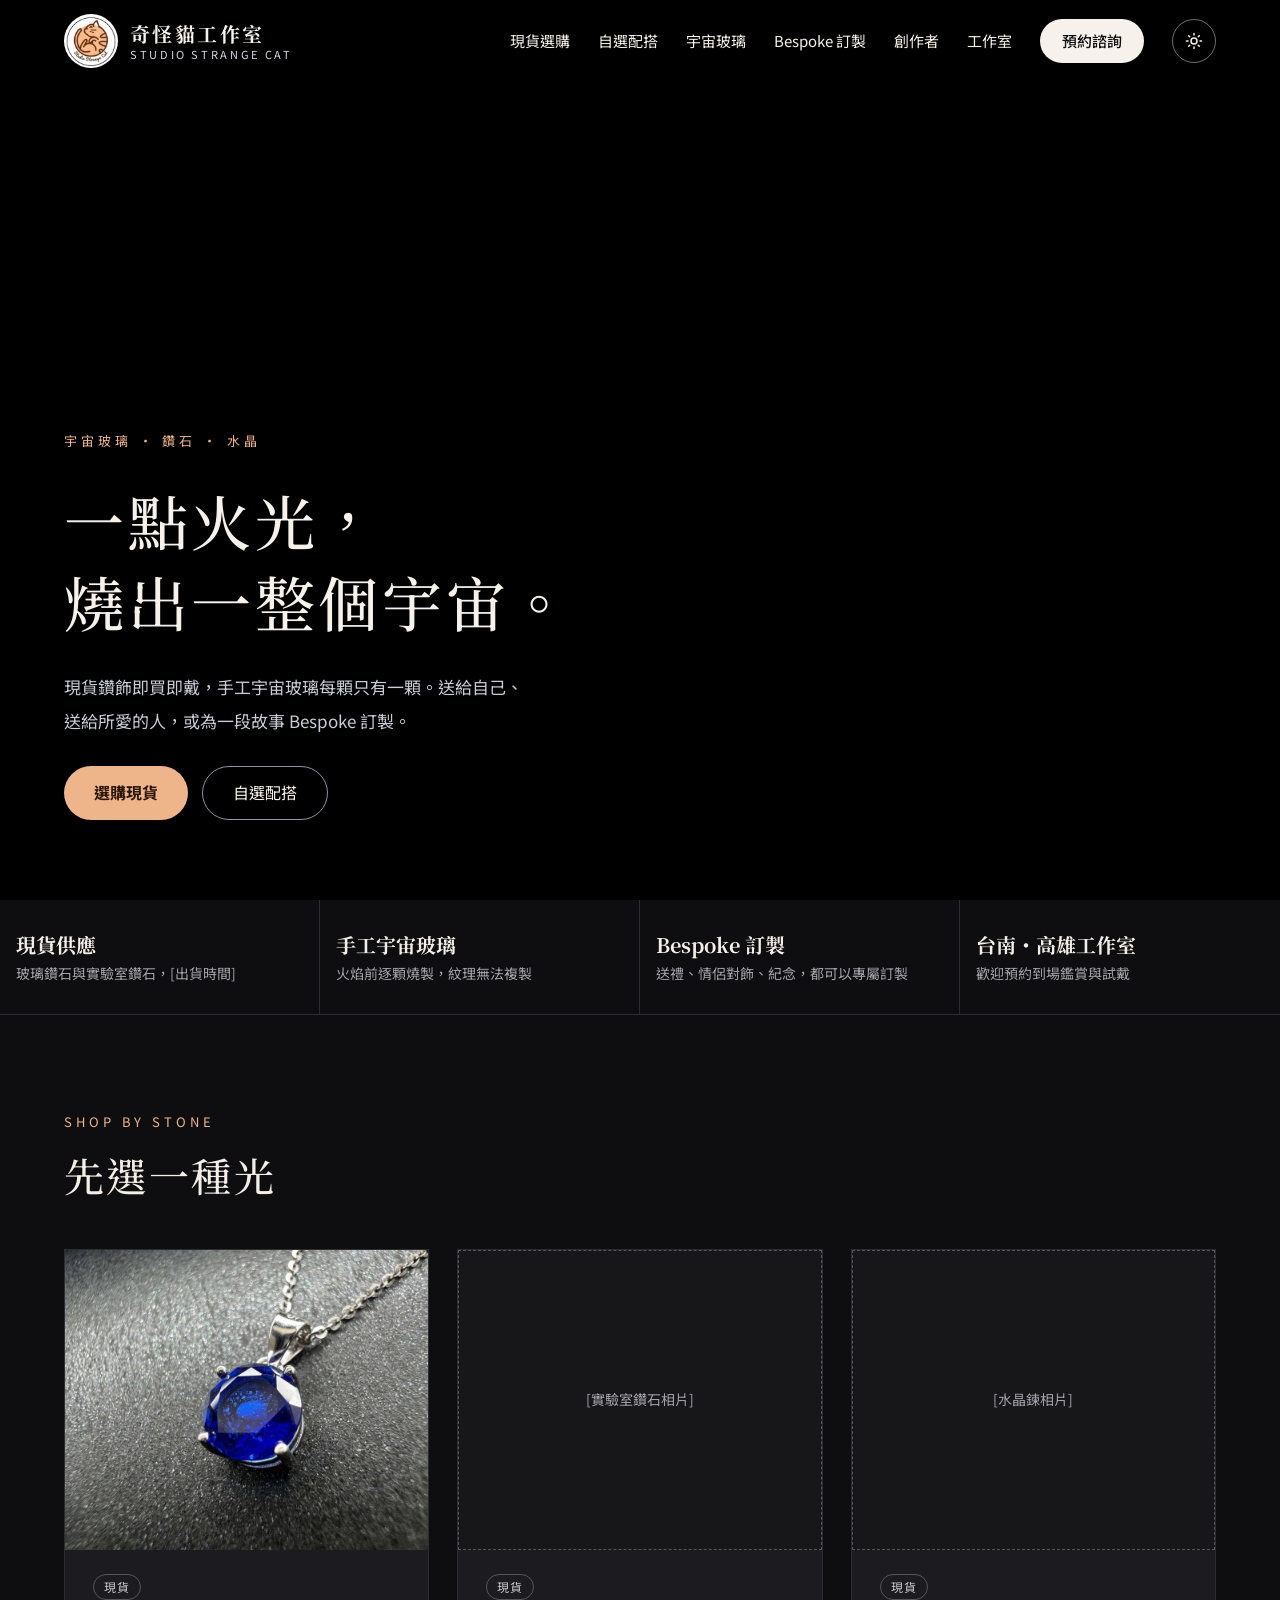
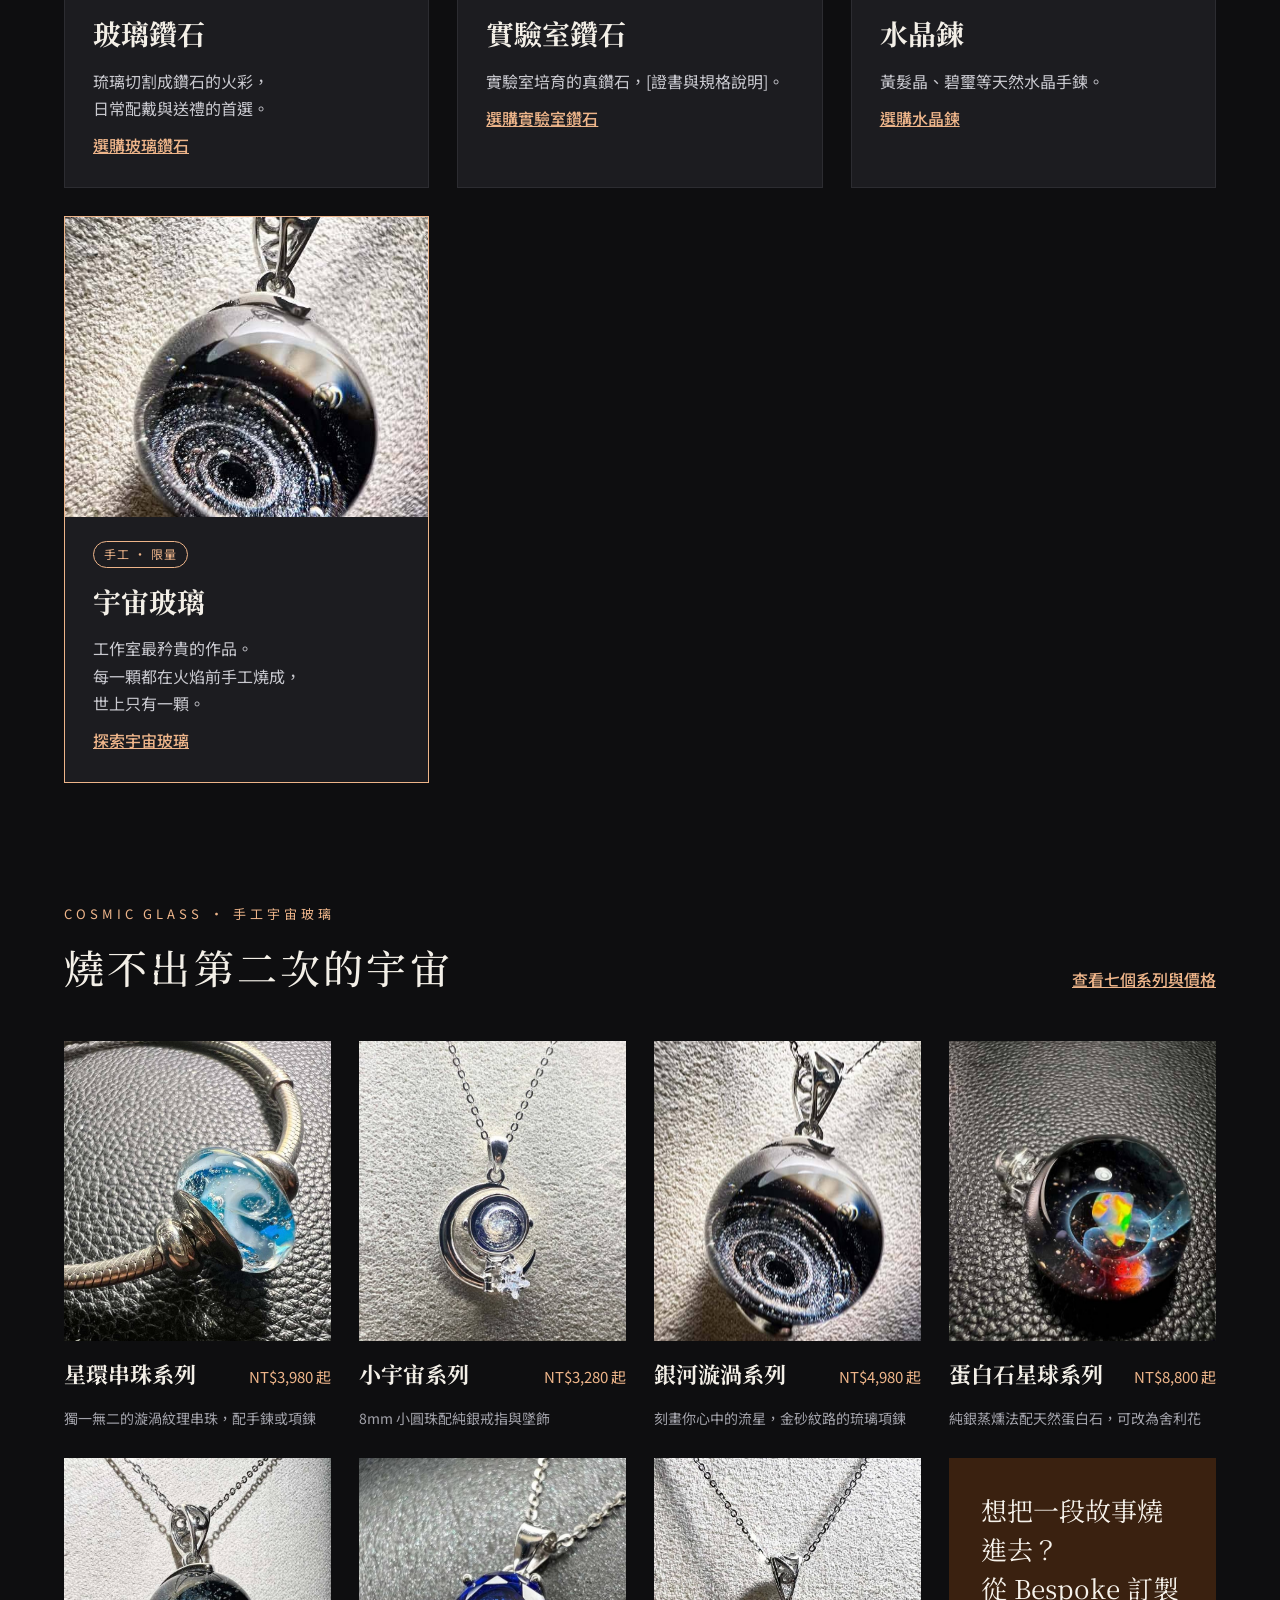
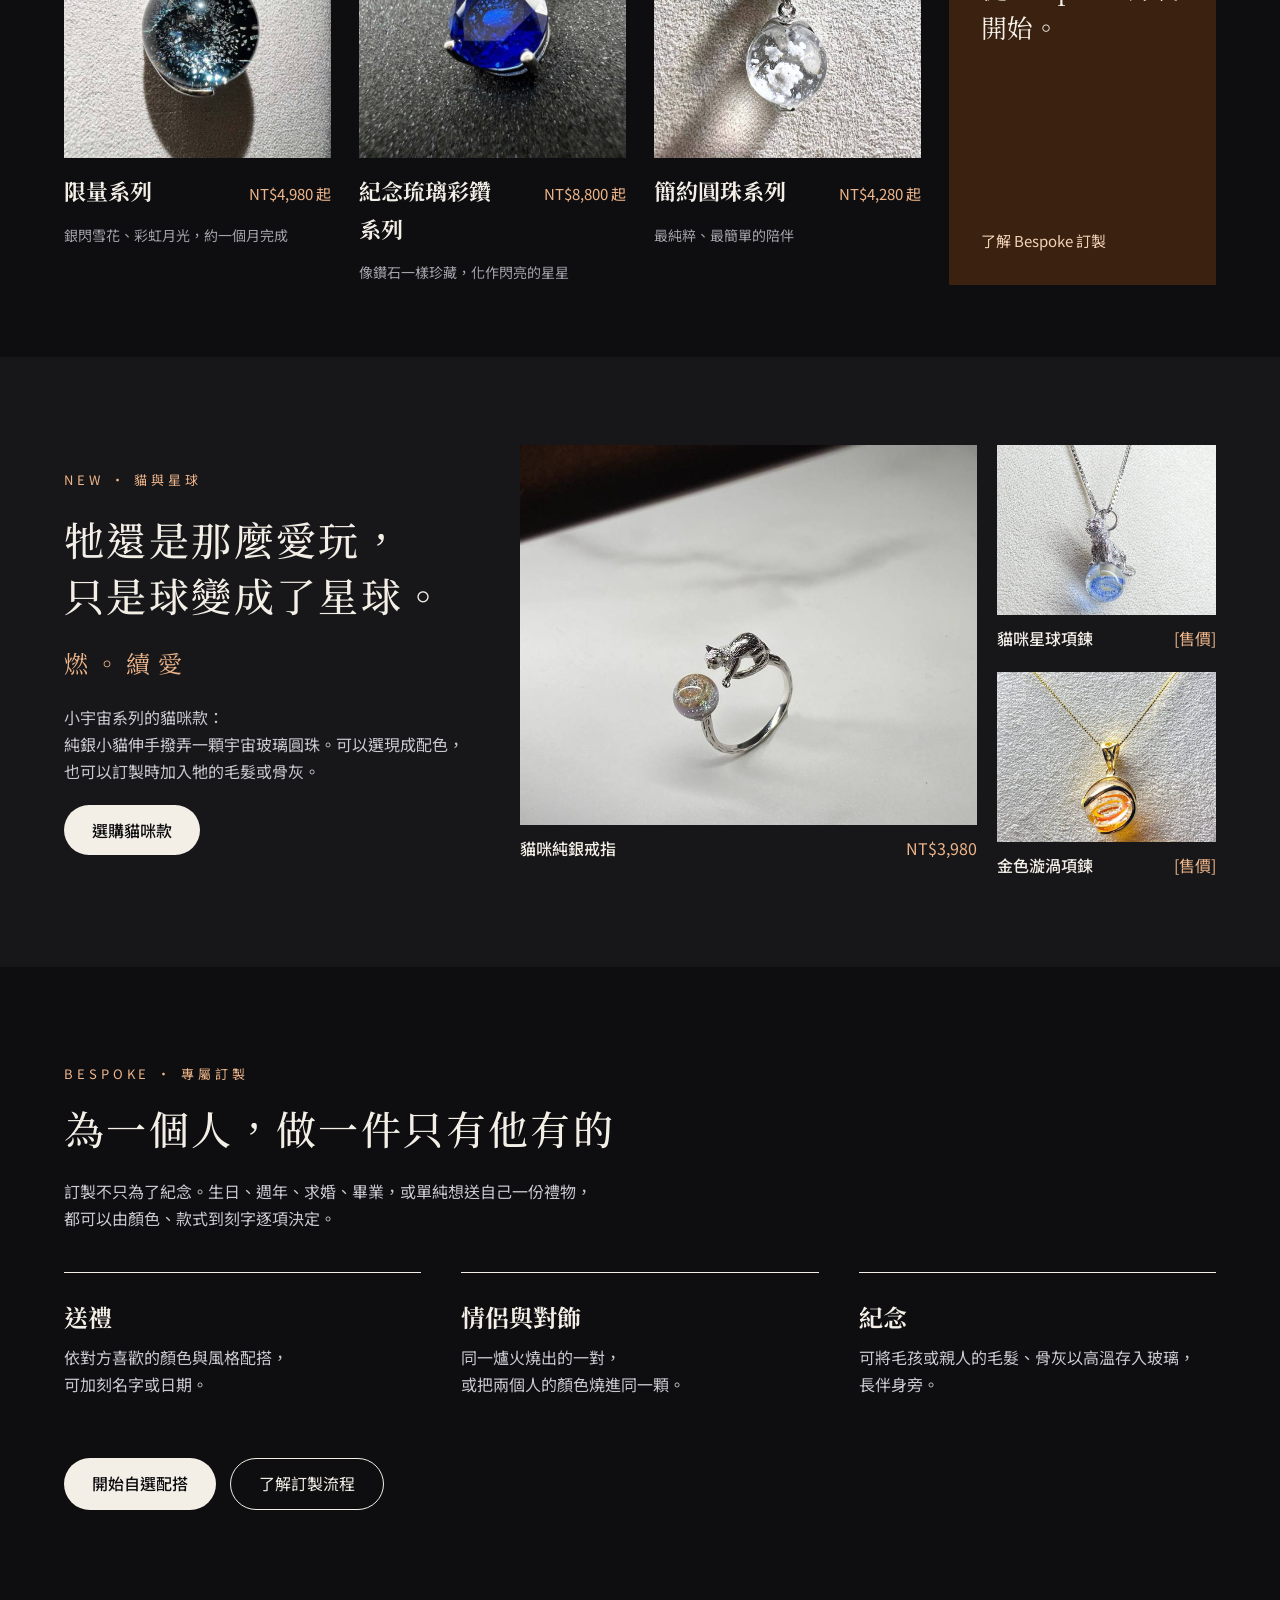
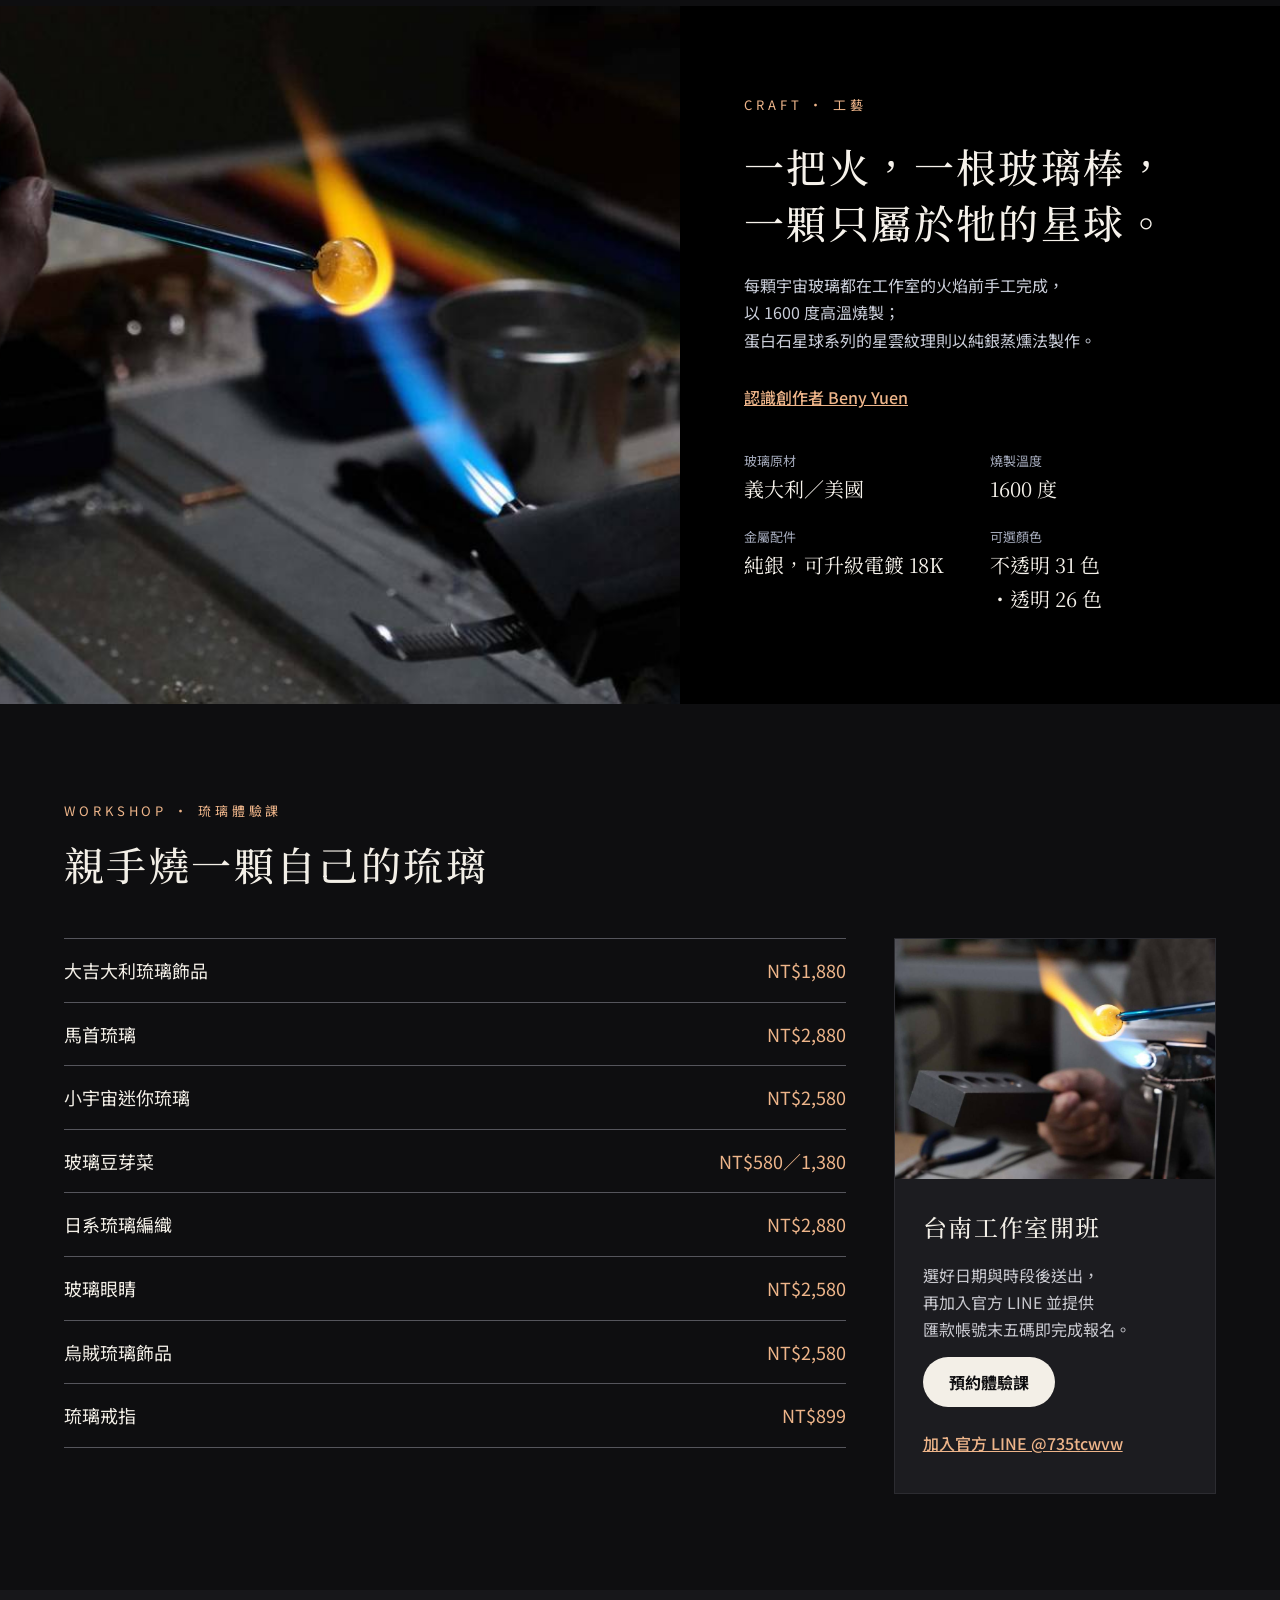
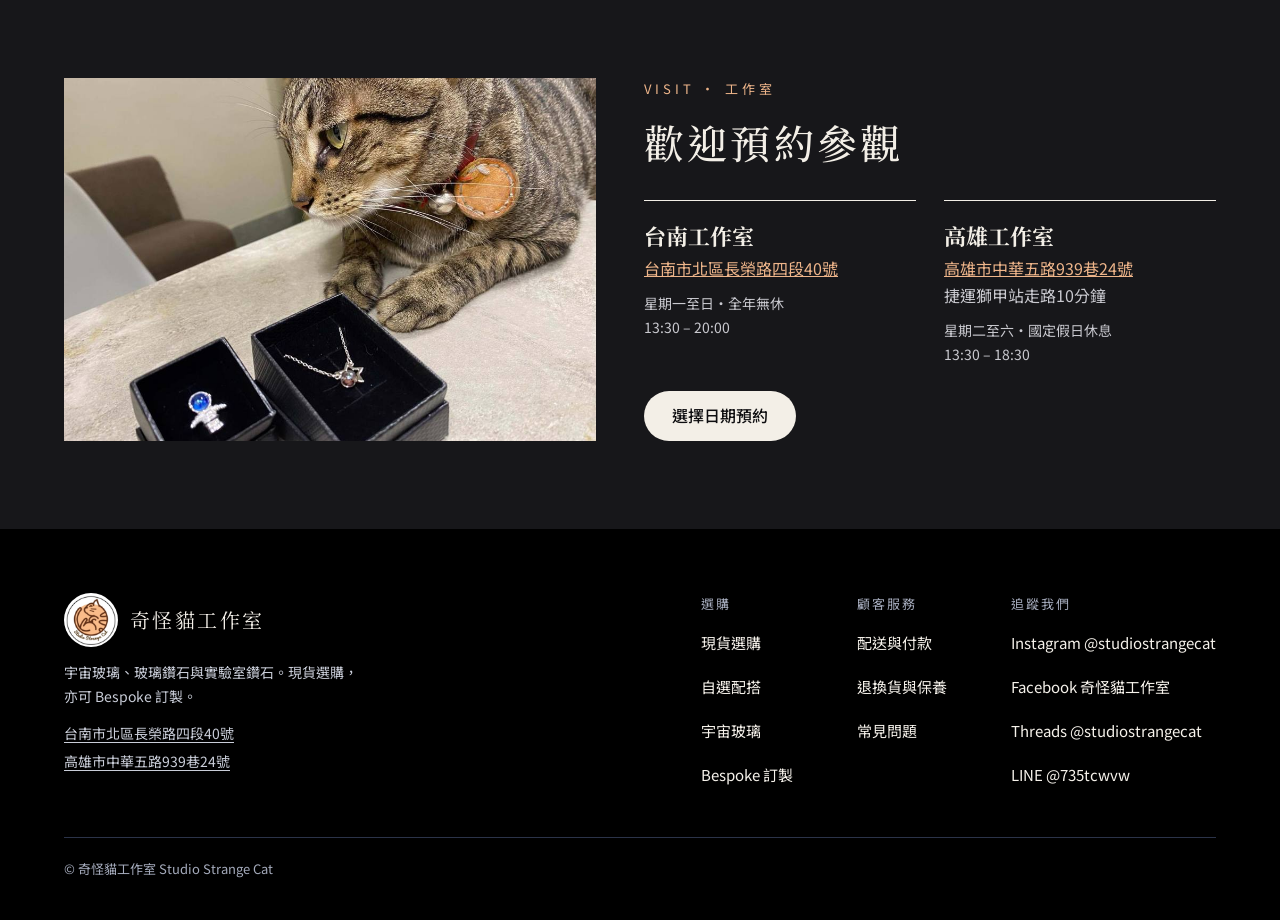
==== index.html @ 9621b164 "Phone line breaks, maker page, crystal bracelets, LINE and Calendly - Keep Chinese clauses together " ====
<!doctype html>
<html lang="zh-Hant" data-theme="dark">
<head>
<meta charset="utf-8">
<meta name="viewport" content="width=device-width, initial-scale=1">
<title>奇怪貓工作室｜紀念琉璃訂製</title>
<meta name="description" content="奇怪貓工作室：將毛孩的毛髮或骨灰以高溫存入琉璃，手工燒製獨一無二的紀念琉璃飾品。台南、高雄工作室。">
<link rel="icon" href="assets/logo.png">
<script>try{if(localStorage.getItem('ssc-theme')==='light')document.documentElement.removeAttribute('data-theme')}catch(e){}</script>
<link rel="preconnect" href="https://fonts.googleapis.com">
<link rel="preconnect" href="https://fonts.gstatic.com" crossorigin>
<link rel="stylesheet" href="https://fonts.googleapis.com/css2?family=Noto+Serif+TC:wght@500;700&family=Noto+Sans+TC:wght@400;500;700&display=swap">
<link rel="stylesheet" href="css/site.css">
</head>
<body class="home">
<div style="background: var(--bg); color: var(--ink); font-family: 'Noto Sans TC', sans-serif; font-size: 16px; line-height: 1.7">

<header class="site-header" style="display: flex; flex-wrap: wrap; align-items: center; justify-content: space-between; gap: 12px 32px; padding: 14px 5%; border-bottom: 1px solid var(--line)">
<a href="index.html" style="display: flex; align-items: center; gap: 12px; text-decoration: none; color: var(--ink)">
<img src="assets/logo.png" alt="" style="width: 54px; height: 54px; border-radius: 50%; object-fit: cover">
<span style="display: flex; flex-direction: column; line-height: 1.3">
<span style="font-family: 'Noto Serif TC', serif; font-size: 20px; font-weight: 700; letter-spacing: 0.12em">奇怪貓工作室</span>
<span style="font-size: 11px; letter-spacing: 0.24em; color: var(--muted)">STUDIO STRANGE CAT</span>
</span>
</a>
<nav aria-label="主選單" style="display: flex; flex-wrap: wrap; align-items: center; gap: 4px 28px; font-size: 15px">
<a href="shop.html" style="display: inline-flex; align-items: center; min-height: 44px; text-decoration: none; color: var(--ink)">現貨選購</a>
<a href="build.html" style="display: inline-flex; align-items: center; min-height: 44px; text-decoration: none; color: var(--ink)">自選配搭</a>
<a href="series.html" style="display: inline-flex; align-items: center; min-height: 44px; text-decoration: none; color: var(--ink)">宇宙玻璃</a>
<a href="process.html" style="display: inline-flex; align-items: center; min-height: 44px; text-decoration: none; color: var(--ink)">Bespoke 訂製</a>
<a href="about.html" style="display: inline-flex; align-items: center; min-height: 44px; text-decoration: none; color: var(--ink)">創作者</a>
<a href="visit.html" style="display: inline-flex; align-items: center; min-height: 44px; text-decoration: none; color: var(--ink)">工作室</a>
<a href="visit.html" style="display: inline-flex; align-items: center; min-height: 44px; padding: 0 22px; background: var(--ink); color: var(--on-ink); text-decoration: none; border-radius: 999px; font-weight: 500">預約諮詢</a>
<button type="button" class="theme-toggle" aria-pressed="false" aria-label="切換至黑色版本" title="切換至黑色版本"><svg class="icon-moon" aria-hidden="true" width="18" height="18" viewBox="0 0 24 24" fill="none" stroke="currentColor" stroke-width="2" stroke-linecap="round" stroke-linejoin="round"><path d="M21 12.8A9 9 0 1 1 11.2 3a7 7 0 0 0 9.8 9.8z"></path></svg><svg class="icon-sun" aria-hidden="true" width="18" height="18" viewBox="0 0 24 24" fill="none" stroke="currentColor" stroke-width="2" stroke-linecap="round" stroke-linejoin="round"><circle cx="12" cy="12" r="4"></circle><path d="M12 2v2M12 20v2M4.9 4.9l1.4 1.4M17.7 17.7l1.4 1.4M2 12h2M20 12h2M4.9 19.1l1.4-1.4M17.7 6.3l1.4-1.4"></path></svg></button>
</nav>
</header>

<section class="hero">
<video class="hero-video" autoplay muted loop playsinline preload="metadata" aria-hidden="true"><source src="assets/hero.mp4" type="video/mp4"></video>
<div class="hero-scrim"></div>
<div class="hero-copy">
<div style="font-size: 13px; letter-spacing: 0.3em; color: #EEB58A">宇宙玻璃 ・ 鑽石 ・ 水晶</div>
<h1 style="margin: 0; font-family: 'Noto Serif TC', serif; font-weight: 500; font-size: 60px; line-height: 1.35; letter-spacing: 0.06em">一點火光，<br>燒出一整個宇宙。</h1>
<p style="margin: 0; max-width: 480px; font-size: 17px; line-height: 2; color: #C9CDD8">現貨鑽飾即買即戴，手工宇宙玻璃每顆只有一顆。送給自己、送給所愛的人，或為一段故事 Bespoke 訂製。</p>
<div style="display: flex; flex-wrap: wrap; gap: 14px">
<a href="shop.html" style="display: inline-flex; align-items: center; min-height: 52px; padding: 0 30px; background: #EEB58A; color: #2A1608; text-decoration: none; border-radius: 999px; font-weight: 700">選購現貨</a>
<a href="build.html" style="display: inline-flex; align-items: center; min-height: 52px; padding: 0 30px; border: 1px solid #8D93A6; color: #F6F2EB; text-decoration: none; border-radius: 999px">自選配搭</a>
</div>
</div>
</section>

<section aria-label="品牌特色" style="display: grid; grid-template-columns: repeat(auto-fit, minmax(220px, 1fr)); border-bottom: 1px solid var(--line)">
<div style="padding: 28px 5%; border-right: 1px solid var(--line)">
<div style="font-family: 'Noto Serif TC', serif; font-size: 20px; font-weight: 700">現貨供應</div>
<div style="font-size: 14px; color: var(--muted)">玻璃鑽石與實驗室鑽石，[出貨時間]</div>
</div>
<div style="padding: 28px 5%; border-right: 1px solid var(--line)">
<div style="font-family: 'Noto Serif TC', serif; font-size: 20px; font-weight: 700">手工宇宙玻璃</div>
<div style="font-size: 14px; color: var(--muted)">火焰前逐顆燒製，紋理無法複製</div>
</div>
<div style="padding: 28px 5%; border-right: 1px solid var(--line)">
<div style="font-family: 'Noto Serif TC', serif; font-size: 20px; font-weight: 700">Bespoke 訂製</div>
<div style="font-size: 14px; color: var(--muted)">送禮、情侶對飾、紀念，都可以專屬訂製</div>
</div>
<div style="padding: 28px 5%">
<div style="font-family: 'Noto Serif TC', serif; font-size: 20px; font-weight: 700">台南・高雄工作室</div>
<div style="font-size: 14px; color: var(--muted)">歡迎預約到場鑑賞與試戴</div>
</div>
</section>

<section class="wrap" style="padding-top: 96px; padding-bottom: 24px">
<div class="eyebrow">SHOP BY STONE</div>
<h2 class="h-serif" style="font-size: 40px; margin: 8px 0 40px">先選一種光</h2>
<div class="stone-grid">
<a class="stone-card" href="shop.html?stone=glass">
<img src="assets/diamond.jpg" alt="寶藍色玻璃鑽石項鍊">
<span class="stone-body"><span class="badge">現貨</span><span class="stone-name">玻璃鑽石</span><span class="stone-note">琉璃切割成鑽石的火彩，日常配戴與送禮的首選。</span><span class="stone-link">選購玻璃鑽石</span></span>
</a>
<a class="stone-card" href="shop.html?stone=lab">
<span class="ph" style="height: 300px">[實驗室鑽石相片]</span>
<span class="stone-body"><span class="badge">現貨</span><span class="stone-name">實驗室鑽石</span><span class="stone-note">實驗室培育的真鑽石，[證書與規格說明]。</span><span class="stone-link">選購實驗室鑽石</span></span>
</a>
<a class="stone-card" href="shop.html?stone=crystal">
<span class="ph" style="height: 300px">[水晶鍊相片]</span>
<span class="stone-body"><span class="badge">現貨</span><span class="stone-name">水晶鍊</span><span class="stone-note">黃髮晶、碧璽等天然水晶手鍊。</span><span class="stone-link">選購水晶鍊</span></span>
</a>
<a class="stone-card stone-card-premium" href="series.html">
<img src="assets/galaxypendant.jpg" alt="銀河漩渦宇宙玻璃項鍊">
<span class="stone-body"><span class="badge badge-premium">手工 ・ 限量</span><span class="stone-name">宇宙玻璃</span><span class="stone-note">工作室最矜貴的作品。每一顆都在火焰前手工燒成，世上只有一顆。</span><span class="stone-link">探索宇宙玻璃</span></span>
</a>
</div>
</section>

<section style="padding: 96px 5% 72px; max-width: 1280px; margin: 0 auto; box-sizing: content-box">
<div style="display: flex; flex-wrap: wrap; align-items: flex-end; justify-content: space-between; gap: 16px; margin-bottom: 40px">
<div>
<div style="font-size: 13px; letter-spacing: 0.3em; color: var(--accent)">COSMIC GLASS ・ 手工宇宙玻璃</div>
<h2 style="margin: 8px 0 0; font-family: 'Noto Serif TC', serif; font-weight: 500; font-size: 40px; letter-spacing: 0.08em">燒不出第二次的宇宙</h2>
</div>
<a href="series.html" style="display: inline-flex; align-items: center; min-height: 44px; font-weight: 500">查看七個系列與價格</a>
</div>
<div style="display: grid; grid-template-columns: repeat(auto-fit, minmax(260px, 1fr)); gap: 28px">
<a href="series.html" style="text-decoration: none; color: var(--ink); display: flex; flex-direction: column; gap: 14px">
<img loading="lazy" src="assets/bead.jpg" alt="星環串珠" style="width: 100%; height: 300px; object-fit: cover">
<div style="display: flex; justify-content: space-between; align-items: baseline; gap: 12px"><span style="font-family: 'Noto Serif TC', serif; font-size: 22px; font-weight: 700">星環串珠系列</span><span style="font-size: 15px; color: var(--accent); white-space: nowrap">NT$3,980 起</span></div>
<div style="font-size: 14px; color: var(--muted)">獨一無二的漩渦紋理串珠，配手鍊或項鍊</div>
</a>
<a href="product.html" style="text-decoration: none; color: var(--ink); display: flex; flex-direction: column; gap: 14px">
<img loading="lazy" src="assets/moon.jpg" alt="小宇宙系列月亮太空人項鍊" style="width: 100%; height: 300px; object-fit: cover">
<div style="display: flex; justify-content: space-between; align-items: baseline; gap: 12px"><span style="font-family: 'Noto Serif TC', serif; font-size: 22px; font-weight: 700">小宇宙系列</span><span style="font-size: 15px; color: var(--accent); white-space: nowrap">NT$3,280 起</span></div>
<div style="font-size: 14px; color: var(--muted)">8mm 小圓珠配純銀戒指與墜飾</div>
</a>
<a href="series.html" style="text-decoration: none; color: var(--ink); display: flex; flex-direction: column; gap: 14px">
<img loading="lazy" src="assets/galaxypendant.jpg" alt="銀河漩渦琉璃項鍊" style="width: 100%; height: 300px; object-fit: cover">
<div style="display: flex; justify-content: space-between; align-items: baseline; gap: 12px"><span style="font-family: 'Noto Serif TC', serif; font-size: 22px; font-weight: 700">銀河漩渦系列</span><span style="font-size: 15px; color: var(--accent); white-space: nowrap">NT$4,980 起</span></div>
<div style="font-size: 14px; color: var(--muted)">刻畫你心中的流星，金砂紋路的琉璃項鍊</div>
</a>
<a href="series.html" style="text-decoration: none; color: var(--ink); display: flex; flex-direction: column; gap: 14px">
<img loading="lazy" src="assets/opal.jpg" alt="蛋白石星球" style="width: 100%; height: 300px; object-fit: cover">
<div style="display: flex; justify-content: space-between; align-items: baseline; gap: 12px"><span style="font-family: 'Noto Serif TC', serif; font-size: 22px; font-weight: 700">蛋白石星球系列</span><span style="font-size: 15px; color: var(--accent); white-space: nowrap">NT$8,800 起</span></div>
<div style="font-size: 14px; color: var(--muted)">純銀蒸燻法配天然蛋白石，可改為舍利花</div>
</a>
<a href="series.html" style="text-decoration: none; color: var(--ink); display: flex; flex-direction: column; gap: 14px">
<img loading="lazy" src="assets/snow.jpg" alt="限量系列銀閃雪花" style="width: 100%; height: 300px; object-fit: cover">
<div style="display: flex; justify-content: space-between; align-items: baseline; gap: 12px"><span style="font-family: 'Noto Serif TC', serif; font-size: 22px; font-weight: 700">限量系列</span><span style="font-size: 15px; color: var(--accent); white-space: nowrap">NT$4,980 起</span></div>
<div style="font-size: 14px; color: var(--muted)">銀閃雪花、彩虹月光，約一個月完成</div>
</a>
<a href="series.html" style="text-decoration: none; color: var(--ink); display: flex; flex-direction: column; gap: 14px">
<img loading="lazy" src="assets/diamond.jpg" alt="紀念琉璃彩鑽項鍊" style="width: 100%; height: 300px; object-fit: cover">
<div style="display: flex; justify-content: space-between; align-items: baseline; gap: 12px"><span style="font-family: 'Noto Serif TC', serif; font-size: 22px; font-weight: 700">紀念琉璃彩鑽系列</span><span style="font-size: 15px; color: var(--accent); white-space: nowrap">NT$8,800 起</span></div>
<div style="font-size: 14px; color: var(--muted)">像鑽石一樣珍藏，化作閃亮的星星</div>
</a>
<a href="series.html" style="text-decoration: none; color: var(--ink); display: flex; flex-direction: column; gap: 14px">
<img loading="lazy" src="assets/simple.jpg" alt="簡約圓珠項鍊" style="width: 100%; height: 300px; object-fit: cover">
<div style="display: flex; justify-content: space-between; align-items: baseline; gap: 12px"><span style="font-family: 'Noto Serif TC', serif; font-size: 22px; font-weight: 700">簡約圓珠系列</span><span style="font-size: 15px; color: var(--accent); white-space: nowrap">NT$4,280 起</span></div>
<div style="font-size: 14px; color: var(--muted)">最純粹、最簡單的陪伴</div>
</a>
<a href="process.html" style="text-decoration: none; background: var(--accent-bg); color: #F6F2EB; display: flex; flex-direction: column; justify-content: space-between; gap: 24px; padding: 32px; min-height: 300px; box-sizing: border-box">
<span style="font-family: 'Noto Serif TC', serif; font-size: 26px; line-height: 1.5">想把一段故事燒進去？<br>從 Bespoke 訂製開始。</span>
<span style="font-size: 15px; color: #F3D3B8">了解 Bespoke 訂製</span>
</a>
</div>
</section>

<section style="background: var(--bg-alt); padding: 88px 5%">
<div style="max-width: 1280px; margin: 0 auto; display: flex; flex-wrap: wrap; gap: 48px; align-items: center">
<div style="flex: 1 1 340px; display: flex; flex-direction: column; gap: 20px">
<div style="font-size: 13px; letter-spacing: 0.3em; color: var(--accent)">NEW ・ 貓與星球</div>
<h2 style="margin: 0; font-family: 'Noto Serif TC', serif; font-weight: 500; font-size: 40px; line-height: 1.4; letter-spacing: 0.06em">牠還是那麼愛玩，<br>只是球變成了星球。</h2>
<div style="font-family: 'Noto Serif TC', serif; font-size: 24px; letter-spacing: 0.3em; color: var(--accent)">燃。續愛</div>
<p style="margin: 0; color: var(--soft); max-width: 420px">小宇宙系列的貓咪款：純銀小貓伸手撥弄一顆宇宙玻璃圓珠。可以選現成配色，也可以訂製時加入牠的毛髮或骨灰。</p>
<a href="product.html" style="align-self: flex-start; display: inline-flex; align-items: center; min-height: 50px; padding: 0 28px; background: var(--ink); color: var(--on-ink); text-decoration: none; border-radius: 999px; font-weight: 500">選購貓咪款</a>
</div>
<div style="flex: 2 1 560px; display: grid; grid-template-columns: repeat(auto-fit, minmax(200px, 1fr)); gap: 20px">
<a href="product.html" style="text-decoration: none; color: var(--ink); display: flex; flex-direction: column; gap: 10px; grid-column: span 2">
<img loading="lazy" src="assets/catring.jpg" alt="純銀貓咪戒指，貓咪撥弄琉璃圓珠" style="width: 100%; height: 380px; object-fit: cover">
<span style="display: flex; justify-content: space-between; gap: 12px"><span style="font-weight: 500">貓咪純銀戒指</span><span style="color: var(--accent)">NT$3,980</span></span>
</a>
<div style="display: flex; flex-direction: column; gap: 20px">
<a href="product.html" style="text-decoration: none; color: var(--ink); display: flex; flex-direction: column; gap: 10px">
<img loading="lazy" src="assets/catpendant.jpg" alt="純銀貓咪坐在琉璃圓珠上的項鍊" style="width: 100%; height: 170px; object-fit: cover">
<span style="display: flex; justify-content: space-between; gap: 12px"><span style="font-weight: 500">貓咪星球項鍊</span><span style="color: var(--accent)">[售價]</span></span>
</a>
<a href="product.html" style="text-decoration: none; color: var(--ink); display: flex; flex-direction: column; gap: 10px">
<img loading="lazy" src="assets/goldpendant.jpg" alt="金色扣環的橘色漩渦琉璃項鍊" style="width: 100%; height: 170px; object-fit: cover">
<span style="display: flex; justify-content: space-between; gap: 12px"><span style="font-weight: 500">金色漩渦項鍊</span><span style="color: var(--accent)">[售價]</span></span>
</a>
</div>
</div>
</div>
</section>

<section class="wrap" style="padding-top: 96px; padding-bottom: 96px">
<div class="eyebrow">BESPOKE ・ 專屬訂製</div>
<h2 class="h-serif" style="font-size: 40px; margin: 8px 0 16px">為一個人，做一件只有他有的</h2>
<p style="margin: 0 0 40px; max-width: 640px; color: var(--soft)">訂製不只為了紀念。生日、週年、求婚、畢業，或單純想送自己一份禮物，都可以由顏色、款式到刻字逐項決定。</p>
<div class="occasion-grid">
<div class="occasion"><div class="occasion-title">送禮</div><div class="occasion-note">依對方喜歡的顏色與風格配搭，可加刻名字或日期。</div></div>
<div class="occasion"><div class="occasion-title">情侶與對飾</div><div class="occasion-note">同一爐火燒出的一對，或把兩個人的顏色燒進同一顆。</div></div>
<div class="occasion"><div class="occasion-title">紀念</div><div class="occasion-note">可將毛孩或親人的毛髮、骨灰以高溫存入玻璃，長伴身旁。</div></div>
</div>
<div style="display: flex; flex-wrap: wrap; gap: 14px; margin-top: 36px">
<a href="build.html" style="display: inline-flex; align-items: center; min-height: 50px; padding: 0 28px; background: var(--ink); color: var(--on-ink); text-decoration: none; border-radius: 999px; font-weight: 500">開始自選配搭</a>
<a href="process.html" style="display: inline-flex; align-items: center; min-height: 50px; padding: 0 28px; border: 1px solid var(--ink); color: var(--ink); text-decoration: none; border-radius: 999px">了解訂製流程</a>
</div>
</section>

<section id="craft" style="background: var(--night); color: #F6F2EB; display: flex; flex-wrap: wrap">
<div style="flex: 1 1 520px; min-height: 420px; position: relative">
<img loading="lazy" src="assets/flame.jpg" alt="火焰中燒製琉璃圓珠" style="position: absolute; inset: 0; width: 100%; height: 100%; object-fit: cover">
</div>
<div style="flex: 1 1 440px; box-sizing: border-box; padding: 88px 5%; display: flex; flex-direction: column; gap: 22px; justify-content: center">
<div style="font-size: 13px; letter-spacing: 0.3em; color: #EEB58A">CRAFT ・ 工藝</div>
<h2 style="margin: 0; font-family: 'Noto Serif TC', serif; font-weight: 500; font-size: 40px; line-height: 1.4; letter-spacing: 0.06em">一把火，一根玻璃棒，<br>一顆只屬於牠的星球。</h2>
<p style="margin: 0; color: #C9CDD8; max-width: 460px">每顆宇宙玻璃都在工作室的火焰前手工完成，以 1600 度高溫燒製；蛋白石星球系列的星雲紋理則以純銀蒸燻法製作。</p>
<a href="about.html" style="align-self: flex-start; display: inline-flex; align-items: center; min-height: 44px; color: #EEB58A; font-weight: 500">認識創作者 Beny Yuen</a>
<dl style="margin: 8px 0 0; display: grid; grid-template-columns: repeat(2, minmax(0, 1fr)); gap: 20px 32px; max-width: 460px">
<div><dt style="font-size: 13px; color: #A4AABB">玻璃原材</dt><dd style="margin: 0; font-family: 'Noto Serif TC', serif; font-size: 20px">義大利／美國</dd></div>
<div><dt style="font-size: 13px; color: #A4AABB">燒製溫度</dt><dd style="margin: 0; font-family: 'Noto Serif TC', serif; font-size: 20px">1600 度</dd></div>
<div><dt style="font-size: 13px; color: #A4AABB">金屬配件</dt><dd style="margin: 0; font-family: 'Noto Serif TC', serif; font-size: 20px">純銀，可升級電鍍 18K</dd></div>
<div><dt style="font-size: 13px; color: #A4AABB">可選顏色</dt><dd style="margin: 0; font-family: 'Noto Serif TC', serif; font-size: 20px"><span class="nw">不透明 31 色</span><span class="nw">・透明 26 色</span></dd></div>
</dl>
</div>
</section>

<section id="class" class="wrap" style="padding-top: 96px; padding-bottom: 96px">
<div class="eyebrow">WORKSHOP ・ 琉璃體驗課</div>
<h2 class="h-serif" style="font-size: 40px; margin: 8px 0 40px">親手燒一顆<span class="nw">自己的琉璃</span></h2>
<div class="class-layout">
<ul class="class-list">
<li><span>大吉大利琉璃飾品</span><span class="nw">NT$1,880</span></li>
<li><span>馬首琉璃</span><span class="nw">NT$2,880</span></li>
<li><span>小宇宙迷你琉璃</span><span class="nw">NT$2,580</span></li>
<li><span>玻璃豆芽菜</span><span class="nw">NT$580／1,380</span></li>
<li><span>日系琉璃編織</span><span class="nw">NT$2,880</span></li>
<li><span>玻璃眼睛</span><span class="nw">NT$2,580</span></li>
<li><span>烏賊琉璃飾品</span><span class="nw">NT$2,580</span></li>
<li><span>琉璃戒指</span><span class="nw">NT$899</span></li>
</ul>
<div class="class-side">
<img loading="lazy" src="assets/craft.jpg" alt="工作室內燒製琉璃圓珠" style="width: 100%; height: 240px; object-fit: cover; display: block">
<div style="padding: 28px; display: flex; flex-direction: column; gap: 14px">
<div class="h-serif" style="font-size: 24px">台南工作室開班</div>
<div style="color: var(--soft)">選好日期與時段後送出，再加入官方 LINE 並提供<span class="nw">匯款帳號末五碼</span>即完成報名。</div>
<a href="visit.html#booking" style="align-self: flex-start; display: inline-flex; align-items: center; min-height: 50px; padding: 0 26px; background: var(--ink); color: var(--on-ink); text-decoration: none; border-radius: 999px; font-weight: 700">預約體驗課</a>
<a href="https://lin.ee/9DuIwy4" style="align-self: flex-start; display: inline-flex; align-items: center; min-height: 44px; font-weight: 500">加入官方 LINE @735tcwvw</a>
</div>
</div>
</div>
</section>

<section style="background: var(--bg-alt); padding: 88px 5%">
<div style="max-width: 1280px; margin: 0 auto; display: flex; flex-wrap: wrap; gap: 48px">
<div style="flex: 1 1 380px; position: relative; min-height: 360px">
<img loading="lazy" src="assets/studiocat.jpg" alt="工作室的虎斑貓看著桌上的琉璃飾品" style="position: absolute; inset: 0; width: 100%; height: 100%; object-fit: cover">
</div>
<div style="flex: 1 1 420px; display: flex; flex-direction: column; gap: 24px">
<div>
<div style="font-size: 13px; letter-spacing: 0.3em; color: var(--accent)">VISIT ・ 工作室</div>
<h2 style="margin: 8px 0 0; font-family: 'Noto Serif TC', serif; font-weight: 500; font-size: 40px; letter-spacing: 0.08em">歡迎預約參觀</h2>
</div>
<div style="display: grid; grid-template-columns: repeat(auto-fit, minmax(200px, 1fr)); gap: 28px">
<div style="border-top: 1px solid var(--ink); padding-top: 16px">
<div style="font-family: 'Noto Serif TC', serif; font-size: 22px; font-weight: 700">台南工作室</div>
<div><a href="https://www.google.com/maps/search/?api=1&amp;query=台南市北區長榮路四段40號">台南市北區長榮路四段40號</a></div>
<div style="margin-top: 10px; font-size: 14px; color: var(--soft)">星期一至日・全年無休<br>13:30 – 20:00</div>
</div>
<div style="border-top: 1px solid var(--ink); padding-top: 16px">
<div style="font-family: 'Noto Serif TC', serif; font-size: 22px; font-weight: 700">高雄工作室</div>
<div><a href="https://www.google.com/maps/search/?api=1&amp;query=高雄市中華五路939巷24號">高雄市中華五路939巷24號</a></div><div style="color: var(--soft)">捷運獅甲站走路10分鐘</div>
<div style="margin-top: 10px; font-size: 14px; color: var(--soft)">星期二至六・國定假日休息<br>13:30 – 18:30</div>
</div>
</div>
<a href="visit.html" style="align-self: flex-start; display: inline-flex; align-items: center; min-height: 50px; padding: 0 28px; background: var(--ink); color: var(--on-ink); text-decoration: none; border-radius: 999px; font-weight: 500">選擇日期預約</a>
</div>
</div>
</section>

<footer style="background: var(--night); color: #C9CDD8; padding: 64px 5% 40px">
<div style="max-width: 1280px; margin: 0 auto; display: flex; flex-wrap: wrap; gap: 40px 64px; justify-content: space-between">
<div style="flex: 1 1 280px; display: flex; flex-direction: column; gap: 14px">
<div style="display: flex; align-items: center; gap: 12px">
<img loading="lazy" src="assets/logo.png" alt="" style="width: 54px; height: 54px; border-radius: 50%; object-fit: cover">
<span style="font-family: 'Noto Serif TC', serif; font-size: 20px; letter-spacing: 0.12em; color: #F6F2EB">奇怪貓工作室</span>
</div>
<div style="font-size: 14px; max-width: 320px">宇宙玻璃、玻璃鑽石與實驗室鑽石。現貨選購，亦可 Bespoke 訂製。</div>
<div style="font-size: 14px"><span class="footer-addr footer-addr-stack"><a href="https://www.google.com/maps/search/?api=1&amp;query=台南市北區長榮路四段40號">台南市北區長榮路四段40號</a><span class="sep"> ・ </span><a href="https://www.google.com/maps/search/?api=1&amp;query=高雄市中華五路939巷24號">高雄市中華五路939巷24號</a></span></div>
</div>
<div style="display: flex; flex-direction: column; font-size: 15px">
<div style="font-size: 13px; color: #A4AABB; letter-spacing: 0.16em; margin-bottom: 6px">選購</div>
<a href="shop.html" style="display: inline-flex; align-items: center; min-height: 44px; color: #F6F2EB; text-decoration: none">現貨選購</a>
<a href="build.html" style="display: inline-flex; align-items: center; min-height: 44px; color: #F6F2EB; text-decoration: none">自選配搭</a>
<a href="series.html" style="display: inline-flex; align-items: center; min-height: 44px; color: #F6F2EB; text-decoration: none">宇宙玻璃</a>
<a href="process.html" style="display: inline-flex; align-items: center; min-height: 44px; color: #F6F2EB; text-decoration: none">Bespoke 訂製</a>
</div>
<div style="display: flex; flex-direction: column; font-size: 15px">
<div style="font-size: 13px; color: #A4AABB; letter-spacing: 0.16em; margin-bottom: 6px">顧客服務</div>
<a href="#" style="display: inline-flex; align-items: center; min-height: 44px; color: #F6F2EB; text-decoration: none">配送與付款</a>
<a href="#" style="display: inline-flex; align-items: center; min-height: 44px; color: #F6F2EB; text-decoration: none">退換貨與保養</a>
<a href="#" style="display: inline-flex; align-items: center; min-height: 44px; color: #F6F2EB; text-decoration: none">常見問題</a>
</div>
<div style="display: flex; flex-direction: column; font-size: 15px">
<div style="font-size: 13px; color: #A4AABB; letter-spacing: 0.16em; margin-bottom: 6px">追蹤我們</div>
<a href="https://www.instagram.com/studiostrangecat/" style="display: inline-flex; align-items: center; min-height: 44px; color: #F6F2EB; text-decoration: none">Instagram @studiostrangecat</a>
<a href="https://www.facebook.com/studiostrangecat" style="display: inline-flex; align-items: center; min-height: 44px; color: #F6F2EB; text-decoration: none">Facebook 奇怪貓工作室</a>
<a href="https://www.threads.com/@studiostrangecat" style="display: inline-flex; align-items: center; min-height: 44px; color: #F6F2EB; text-decoration: none">Threads @studiostrangecat</a>
<a href="https://lin.ee/9DuIwy4" style="display: inline-flex; align-items: center; min-height: 44px; color: #F6F2EB; text-decoration: none">LINE @735tcwvw</a>
</div>
</div>
<div style="max-width: 1280px; margin: 40px auto 0; padding-top: 20px; border-top: 1px solid #2B3349; font-size: 13px; color: #A4AABB">© 奇怪貓工作室 Studio Strange Cat</div>
</footer>

</div>
<script src="js/site.js"></script>
</body>
</html>
---- css/site.css ----
/* 奇怪貓工作室 — theme tokens and page basics.
   Layout lives inline in each page; colours come from these variables
   so the light and black versions share one set of markup. */

:root {
  --bg: #F6F2EB;
  --bg-alt: #ECE5DA;
  --card: #FFFFFF;
  --ink: #141B2D;
  --on-ink: #F6F2EB;
  --soft: #454957;
  --muted: #5B5F6B;
  --line: #DDD5C8;
  --line2: #B9AE9C;
  --accent: #5E3418;
  --accent-bg: #5E3418;
  --night: #0E1424;
  color-scheme: light;
}

:root[data-theme="dark"] {
  --bg: #0E0E10;
  --bg-alt: #17171A;
  --card: #1C1C20;
  --ink: #F3EFE7;
  --on-ink: #0E0E10;
  --soft: #C9C9CF;
  --muted: #A3A3AB;
  --line: #2C2C31;
  --line2: #55555C;
  --accent: #EEB58A;
  --accent-bg: #3A2110;
  --night: #000000;
  color-scheme: dark;
}

html { scroll-behavior: smooth; }
/* Line breaking for Chinese copy: avoid a lone character or punctuation mark
   on the last line, and keep short labels in one piece. */
body { text-wrap: pretty; line-break: strict; overflow-wrap: break-word; }
h1, h2, h3, .h-serif, .stone-name, .occasion-title { text-wrap: balance; }
.nw, .badge, .chip, .p-price, .stone-link, nav a { white-space: nowrap; }
.clause { display: inline-block; }
body { margin: 0; background: var(--bg); }
img { max-width: 100%; }

a { color: var(--accent); }
a:hover { color: var(--ink); }
a:focus-visible, button:focus-visible, input:focus-visible, select:focus-visible, textarea:focus-visible {
  outline: 2px solid var(--accent);
  outline-offset: 2px;
}

input, select, textarea, button { font-family: inherit; }
input, select, textarea { background: var(--card); color: var(--ink); }
button { cursor: pointer; }

/* Light / black switch in the header: icon only */
.theme-toggle {
  display: inline-flex;
  align-items: center;
  justify-content: center;
  width: 44px;
  height: 44px;
  padding: 0;
  background: transparent;
  color: var(--ink);
  border: 1px solid var(--line2);
  border-radius: 50%;
}
.theme-toggle:hover { border-color: var(--ink); }
.theme-toggle .icon-sun { display: none; }
:root[data-theme="dark"] .theme-toggle .icon-sun { display: block; }
:root[data-theme="dark"] .theme-toggle .icon-moon { display: none; }

/* Menu bar. Stays frozen at the top of every page. On the homepage it
   starts out transparent, laid over the film, and turns solid once the
   visitor has scrolled past the film. */
.site-header {
  position: sticky;
  top: 0;
  z-index: 20;
  background: var(--bg);
  transition: background-color 0.3s ease, border-color 0.3s ease;
}
.home .site-header {
  position: fixed;
  left: 0;
  right: 0;
}
.home .site-header:not(.is-solid) {
  /* Re-point the colour tokens so the same markup reads on top of the film. */
  --ink: #F6F2EB;
  --on-ink: #0E0E10;
  --muted: #D5D8E0;
  --line: transparent;
  --line2: rgba(246, 242, 235, 0.45);
  background: transparent;
}

/* Homepage opening: the film fills the whole screen. */
.hero {
  position: relative;
  display: flex;
  align-items: flex-end;
  height: 100vh;
  height: 100svh;
  min-height: 560px;
  overflow: hidden;
  background: #000000;
  color: #F6F2EB;
}
.hero-video {
  position: absolute;
  inset: 0;
  width: 100%;
  height: 100%;
  object-fit: cover;
}
.hero-scrim {
  position: absolute;
  inset: 0;
  background: linear-gradient(180deg, rgba(0, 0, 0, 0.55) 0%, rgba(0, 0, 0, 0) 22%),
              linear-gradient(90deg, rgba(0, 0, 0, 0.7) 0%, rgba(0, 0, 0, 0.3) 45%, rgba(0, 0, 0, 0) 75%),
              linear-gradient(0deg, rgba(0, 0, 0, 0.6) 0%, rgba(0, 0, 0, 0) 40%);
}
.hero-copy {
  position: relative;
  box-sizing: border-box;
  width: 100%;
  max-width: 760px;
  padding: 120px 5% 80px;
  display: flex;
  flex-direction: column;
  gap: 28px;
}

/* Product options */
.opt {
  background: var(--card);
  color: var(--ink);
  border: 1px solid var(--line2);
}
.opt[aria-pressed="true"] {
  background: var(--ink);
  color: var(--on-ink);
  border-color: var(--ink);
}
.swatch {
  border: 2px solid var(--bg);
  box-shadow: 0 0 0 2px var(--line2);
}
.swatch[aria-pressed="true"] { box-shadow: 0 0 0 2px var(--ink); }

/* ---- Shared building blocks for the shop and builder pages ---- */
.wrap { box-sizing: content-box; max-width: 1280px; margin: 0 auto; padding-left: 5%; padding-right: 5%; }
.eyebrow { font-size: 13px; letter-spacing: 0.3em; color: var(--accent); }
.h-serif { font-family: 'Noto Serif TC', serif; font-weight: 500; letter-spacing: 0.06em; }
.badge {
  display: inline-block;
  padding: 2px 10px;
  border: 1px solid var(--line2);
  border-radius: 999px;
  font-size: 12px;
  letter-spacing: 0.08em;
  color: var(--soft);
}
.badge-premium { border-color: var(--accent); color: var(--accent); }
/* Stand-in tile where a real photo is still to come */
.ph {
  display: flex;
  align-items: center;
  justify-content: center;
  width: 100%;
  background: var(--bg-alt);
  border: 1px dashed var(--line2);
  color: var(--muted);
  font-size: 14px;
  box-sizing: border-box;
}

/* Homepage: choose by stone */
.stone-grid { display: grid; grid-template-columns: repeat(auto-fit, minmax(280px, 1fr)); gap: 28px; }
.stone-card { display: flex; flex-direction: column; background: var(--card); border: 1px solid var(--line); color: var(--ink); text-decoration: none; }
.stone-card:hover { border-color: var(--ink); color: var(--ink); }
.stone-card img { width: 100%; height: 300px; object-fit: cover; display: block; }
.stone-card-premium { border-color: var(--accent); }
.stone-body { display: flex; flex-direction: column; align-items: flex-start; gap: 10px; padding: 24px 28px 28px; }
.stone-name { font-family: 'Noto Serif TC', serif; font-size: 28px; font-weight: 700; }
.stone-note { color: var(--soft); }
.stone-link { color: var(--accent); font-weight: 500; text-decoration: underline; }

.occasion-grid { display: grid; grid-template-columns: repeat(auto-fit, minmax(240px, 1fr)); gap: 0 40px; }
.occasion { border-top: 1px solid var(--ink); padding: 24px 0; }
.occasion-title { font-family: 'Noto Serif TC', serif; font-size: 24px; font-weight: 700; margin-bottom: 6px; }
.occasion-note { color: var(--soft); }

/* Filter chips and option tiles */
.chip-row { display: flex; flex-wrap: wrap; gap: 10px; }
.chip {
  min-height: 44px;
  padding: 0 18px;
  font-size: 15px;
  border-radius: 999px;
  background: transparent;
  color: var(--ink);
  border: 1px solid var(--line2);
}
.chip:hover { border-color: var(--ink); }
.chip[aria-pressed="true"] { background: var(--ink); color: var(--on-ink); border-color: var(--ink); }
.filter-title { display: block; font-weight: 700; margin-bottom: 10px; }

/* Shop listing */
.stone-tabs { display: flex; flex-wrap: wrap; gap: 10px; margin-top: 28px; }
.shop-layout { display: flex; flex-wrap: wrap; gap: 48px; align-items: flex-start; }
.shop-layout > aside { flex: 1 1 220px; max-width: 300px; }
.shop-layout > div { flex: 999 1 560px; min-width: 0; }
.filter-group { border-top: 1px solid var(--line); padding: 20px 0; }
.result-bar { display: flex; justify-content: space-between; color: var(--muted); font-size: 14px; margin-bottom: 20px; }
.p-grid { display: grid; grid-template-columns: repeat(auto-fill, minmax(220px, 1fr)); gap: 32px 24px; }
.p-card { display: flex; flex-direction: column; gap: 6px; color: var(--ink); text-decoration: none; }
.p-card:hover { color: var(--ink); }
.p-card[hidden] { display: none; }
.p-card img, .p-card .ph { width: 100%; height: 260px; object-fit: cover; display: flex; margin-bottom: 8px; }
.p-card img { display: block; }
.p-meta { display: flex; align-items: center; gap: 10px; font-size: 13px; color: var(--muted); }
.p-name { font-weight: 500; font-size: 17px; }
.p-note { font-size: 14px; color: var(--soft); }
.p-price { color: var(--accent); }

/* Builder */
.steps-bar { scroll-margin-top: 110px; display: grid; grid-template-columns: repeat(3, minmax(0, 1fr)); border: 1px solid var(--line2); margin-bottom: 40px; }
.step-tab {
  display: flex;
  align-items: center;
  gap: 14px;
  min-height: 72px;
  padding: 10px 20px;
  text-align: left;
  font-size: 16px;
  line-height: 1.4;
  background: transparent;
  color: var(--ink);
  border: 0;
  border-right: 1px solid var(--line2);
}
.step-tab:last-child { border-right: 0; }
.step-tab small { color: var(--muted); font-size: 13px; }
.step-tab[aria-pressed="true"] { background: var(--ink); color: var(--on-ink); }
.step-tab[aria-pressed="true"] small { color: inherit; opacity: 0.75; }
.step-num { font-family: 'Noto Serif TC', serif; font-size: 30px; }
.builder { display: flex; flex-wrap: wrap; gap: 48px; align-items: flex-start; }
.builder-main { flex: 999 1 560px; min-width: 0; }
.pick-grid { display: grid; grid-template-columns: repeat(auto-fill, minmax(180px, 1fr)); gap: 16px; }
.pick-grid[hidden] { display: none; }
.pick-grid-3 { grid-template-columns: repeat(auto-fit, minmax(200px, 1fr)); }
.pick {
  display: flex;
  flex-direction: column;
  gap: 4px;
  padding: 0 0 16px;
  text-align: left;
  font-size: 15px;
  background: var(--card);
  color: var(--ink);
  border: 1px solid var(--line);
  overflow: hidden;
}
.pick img { width: 100%; height: 160px; object-fit: cover; display: block; margin-bottom: 8px; }
.pick:not(:has(img)) { padding-top: 16px; }
.pick-name { padding: 0 16px; font-weight: 700; font-size: 16px; }
.pick-note { padding: 0 16px; font-size: 13px; color: var(--soft); }
.pick:hover { border-color: var(--line2); }
.pick[aria-pressed="true"] { border-color: var(--accent); box-shadow: 0 0 0 1px var(--accent); }
.sub-block { margin-top: 28px; }
.step-next {
  margin-top: 36px;
  min-height: 52px;
  padding: 0 28px;
  font-size: 16px;
  font-weight: 700;
  border: 0;
  border-radius: 999px;
  background: var(--ink);
  color: var(--on-ink);
}
.summary {
  flex: 1 1 280px;
  max-width: 360px;
  position: sticky;
  top: 110px;
  box-sizing: border-box;
  padding: 28px;
  background: var(--card);
  border: 1px solid var(--line);
}
.summary dl { margin: 0; display: grid; grid-template-columns: 64px minmax(0, 1fr); }
.summary dt, .summary dd { margin: 0; padding: 12px 0; border-top: 1px solid var(--line); }
.summary dt { color: var(--muted); }
.summary small { color: var(--muted); }
.summary-cta {
  display: flex;
  align-items: center;
  justify-content: center;
  min-height: 52px;
  margin-top: 20px;
  border-radius: 999px;
  background: var(--ink);
  color: var(--on-ink);
  font-weight: 700;
  text-decoration: none;
}
.summary-cta:hover { color: var(--on-ink); opacity: 0.9; }

/* Footer addresses (each opens Google Maps) */
.footer-addr a { color: inherit; text-decoration: underline; text-underline-offset: 3px; }
.footer-addr a:hover { color: #F6F2EB; }
.footer-addr-stack { display: flex; flex-direction: column; gap: 4px; }
.footer-addr-stack .sep { display: none; }

/* Workshop list */
.class-layout { display: flex; flex-wrap: wrap; gap: 48px; align-items: flex-start; }
.class-list { flex: 999 1 420px; min-width: 0; list-style: none; margin: 0; padding: 0; }
.class-list li { display: flex; justify-content: space-between; align-items: baseline; gap: 16px; padding: 16px 0; border-top: 1px solid var(--line2); font-size: 18px; }
.class-list li:last-child { border-bottom: 1px solid var(--line2); }
.class-list li span:last-child { color: var(--accent); }
.class-side { flex: 1 1 320px; max-width: 420px; background: var(--card); border: 1px solid var(--line); }

/* Booking */
.booking { flex: 3 1 480px; min-width: 0; }
#calendly { min-width: 280px; height: 720px; border: 1px solid var(--line); background: var(--card); }

/* Maker page */
.about-hero { display: flex; flex-wrap: wrap; background: var(--night); color: #F6F2EB; }
.about-hero .eyebrow { color: #EEB58A; }
.about-hero p { color: #C9CDD8 !important; }
.about-photo { flex: 1 1 480px; min-height: 380px; position: relative; }
.about-photo img { position: absolute; inset: 0; width: 100%; height: 100%; object-fit: cover; }
.about-copy { flex: 1 1 420px; box-sizing: border-box; padding: 88px 5%; display: flex; flex-direction: column; gap: 20px; justify-content: center; }

@media (max-width: 640px) {
  h1 { font-size: 38px !important; }
  h2 { font-size: 28px !important; }
  /* On phones the headline sits over the picture, so darken from the bottom. */
  .hero-scrim { background: linear-gradient(180deg, rgba(0, 0, 0, 0.6) 0%, rgba(0, 0, 0, 0) 25%), linear-gradient(0deg, rgba(0, 0, 0, 0.88) 0%, rgba(0, 0, 0, 0.5) 55%, rgba(0, 0, 0, 0) 100%); }
  .hero-copy { padding: 96px 20px 48px; }
  /* Keep the frozen menu to two short rows: links scroll sideways instead of wrapping. */
  .site-header { padding: 8px 16px !important; gap: 0 !important; }
  .site-header img { width: 40px !important; height: 40px !important; }
  .site-header nav { flex-wrap: nowrap !important; gap: 0 20px !important; width: 100%; overflow-x: auto; white-space: nowrap; scrollbar-width: none; }
  .site-header nav::-webkit-scrollbar { display: none; }
  .site-header nav > * { flex-shrink: 0; }
  .summary { position: static; max-width: none; }
  .footer-addr { display: flex; flex-direction: column; gap: 6px; }
  /* Series cards: keep the name whole and let the price drop below it. */
  div:has(> h2 + span) { flex-wrap: wrap; }
  article h2 { white-space: nowrap; }
  .footer-addr .sep { display: none; }
  .class-side { max-width: none; }
  .class-list li { font-size: 16px; }
  .eyebrow, .hero-copy > div:first-child { letter-spacing: 0.18em !important; }
  .about-copy { padding: 56px 20px; }
  .about-copy h1 { font-size: 44px !important; }
  .shop-layout > aside { max-width: none; }
  .step-tab { flex-direction: column; align-items: flex-start; gap: 2px; padding: 10px 12px; font-size: 14px; }
  .step-num { font-size: 22px; }
}

@media (prefers-reduced-motion: reduce) {
  html { scroll-behavior: auto; }
}
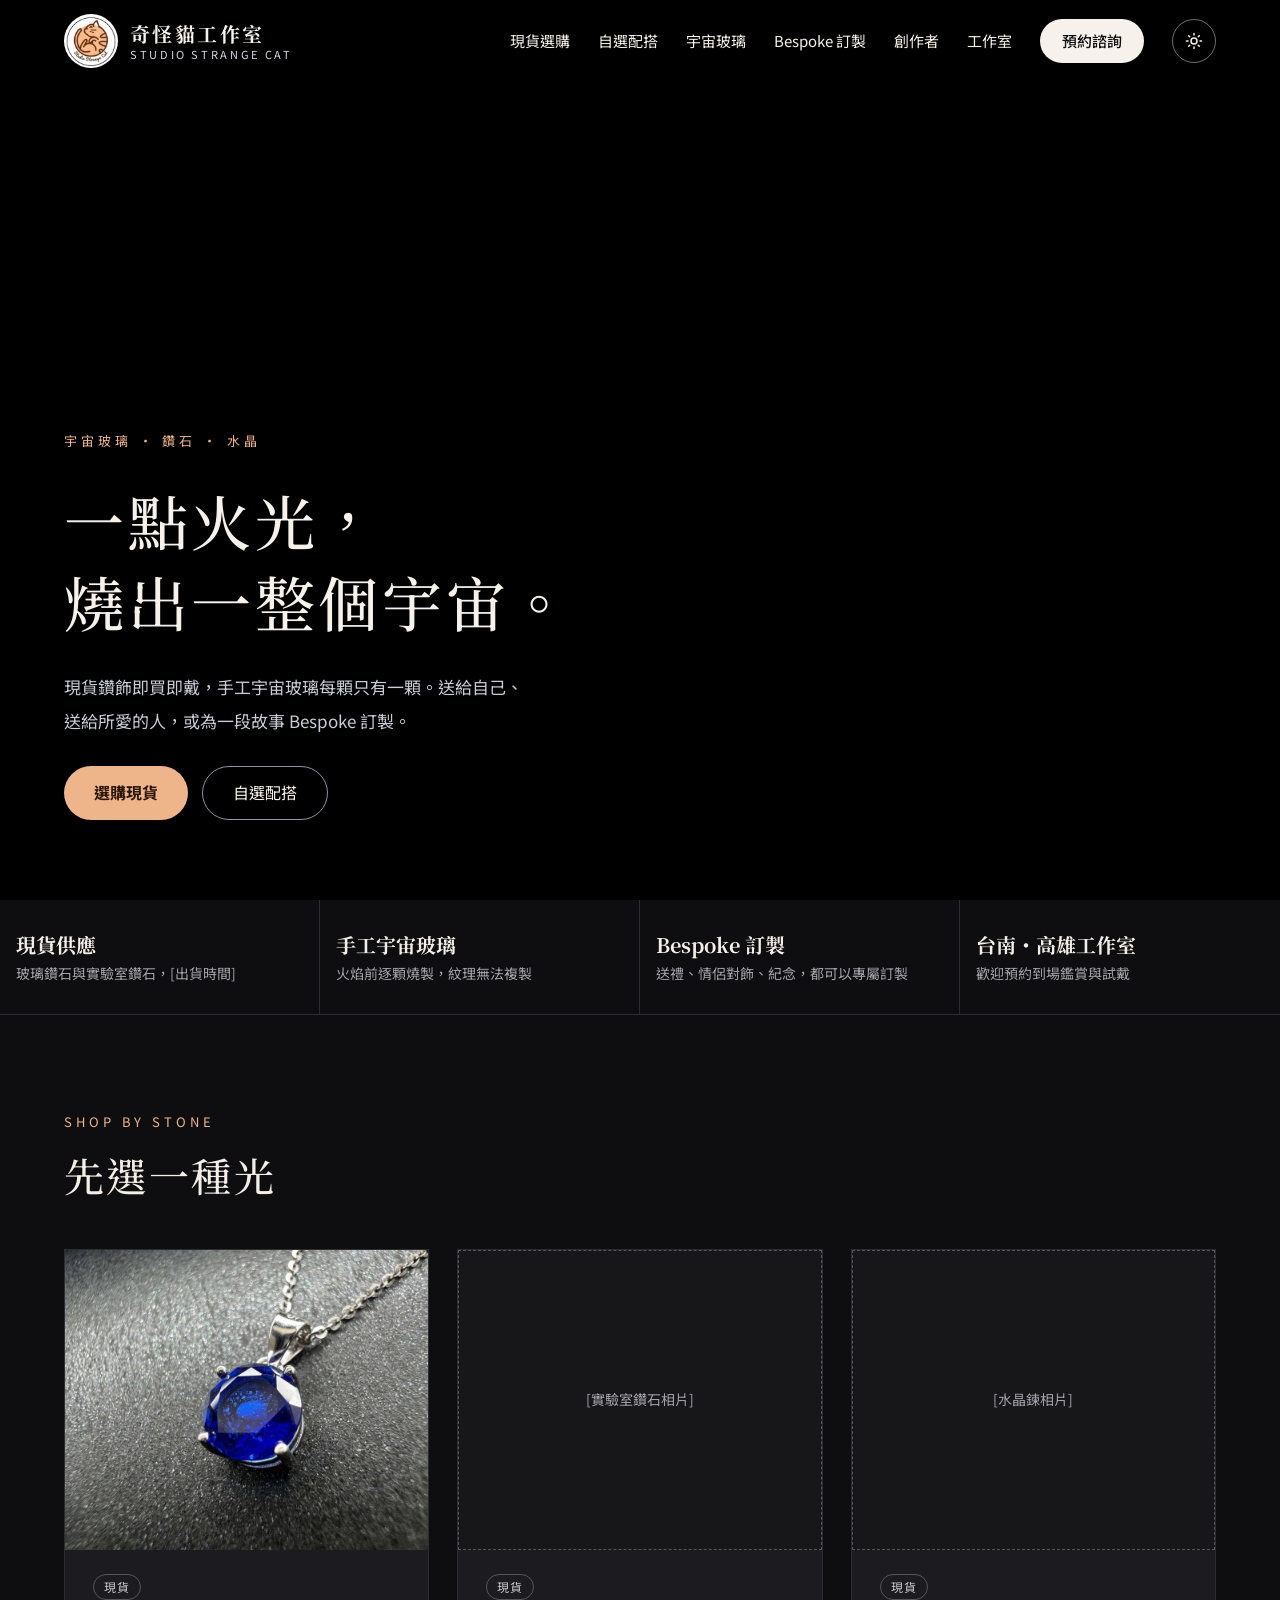
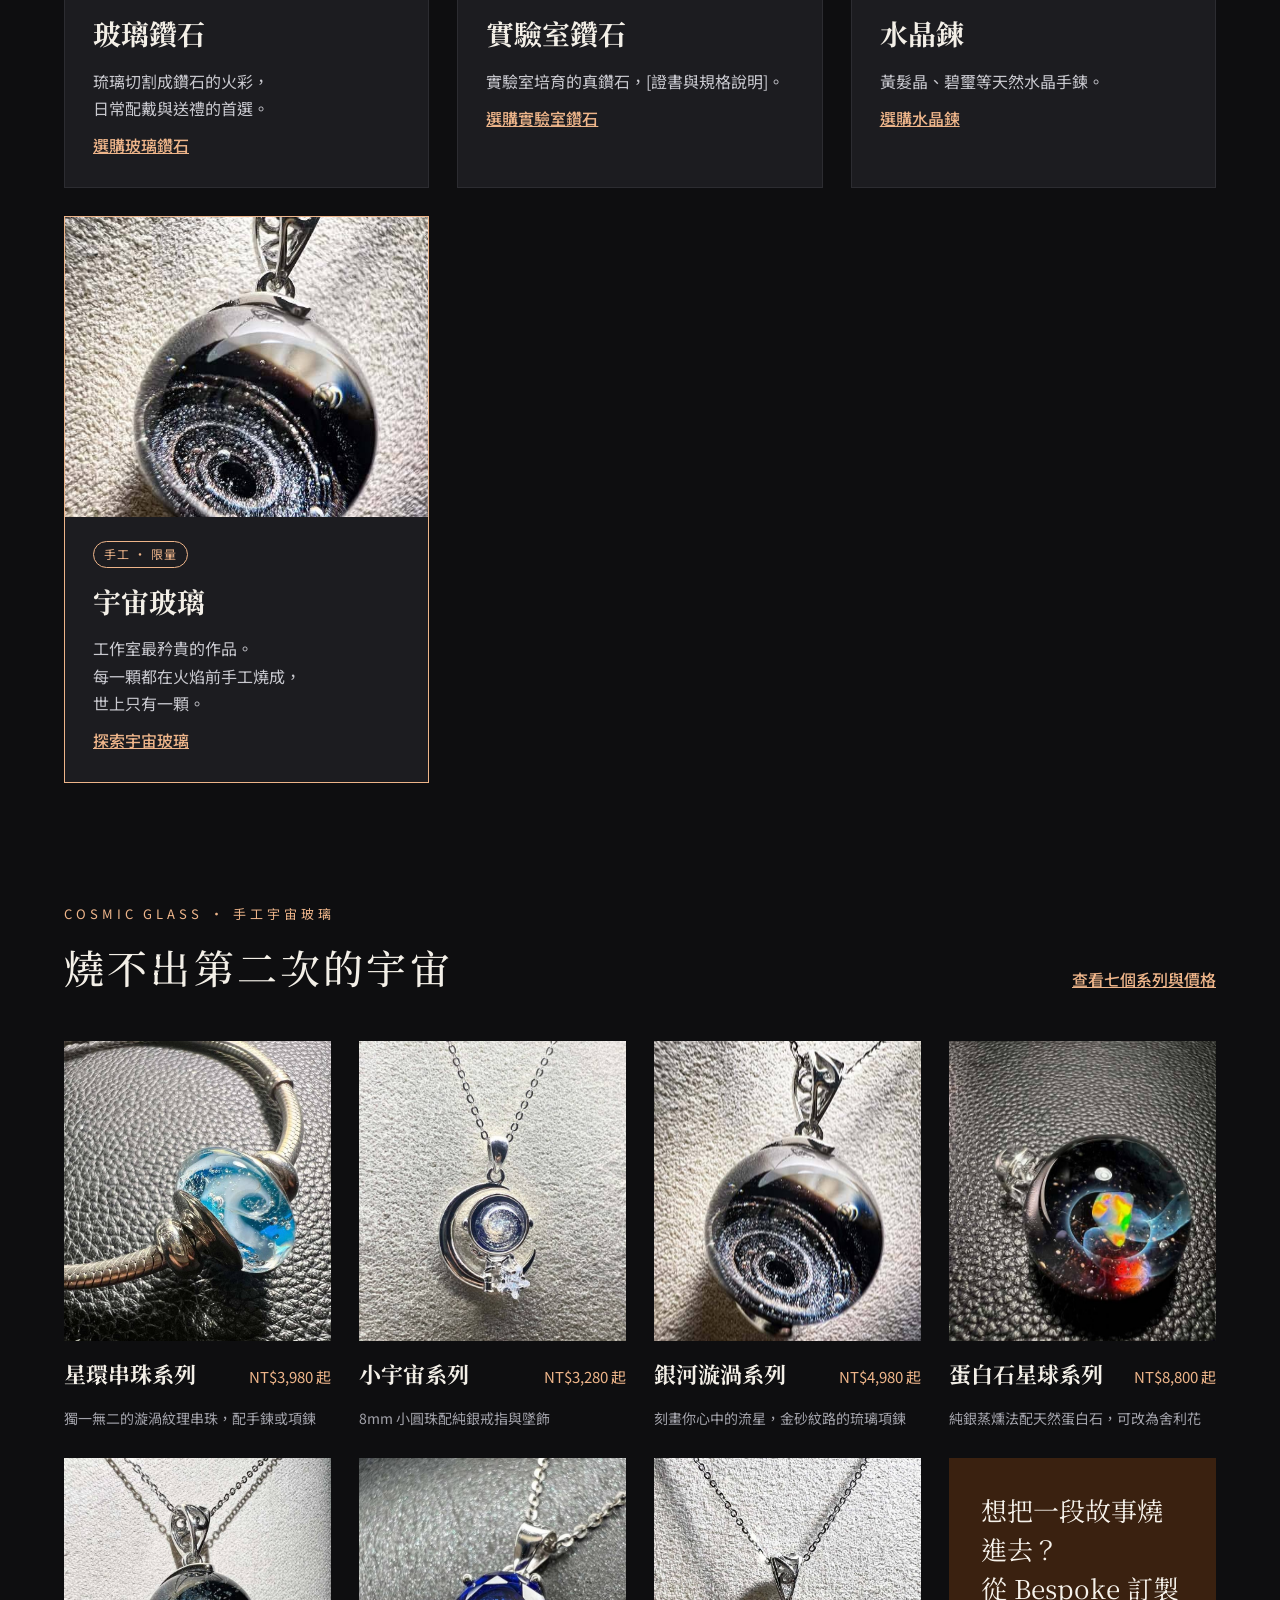
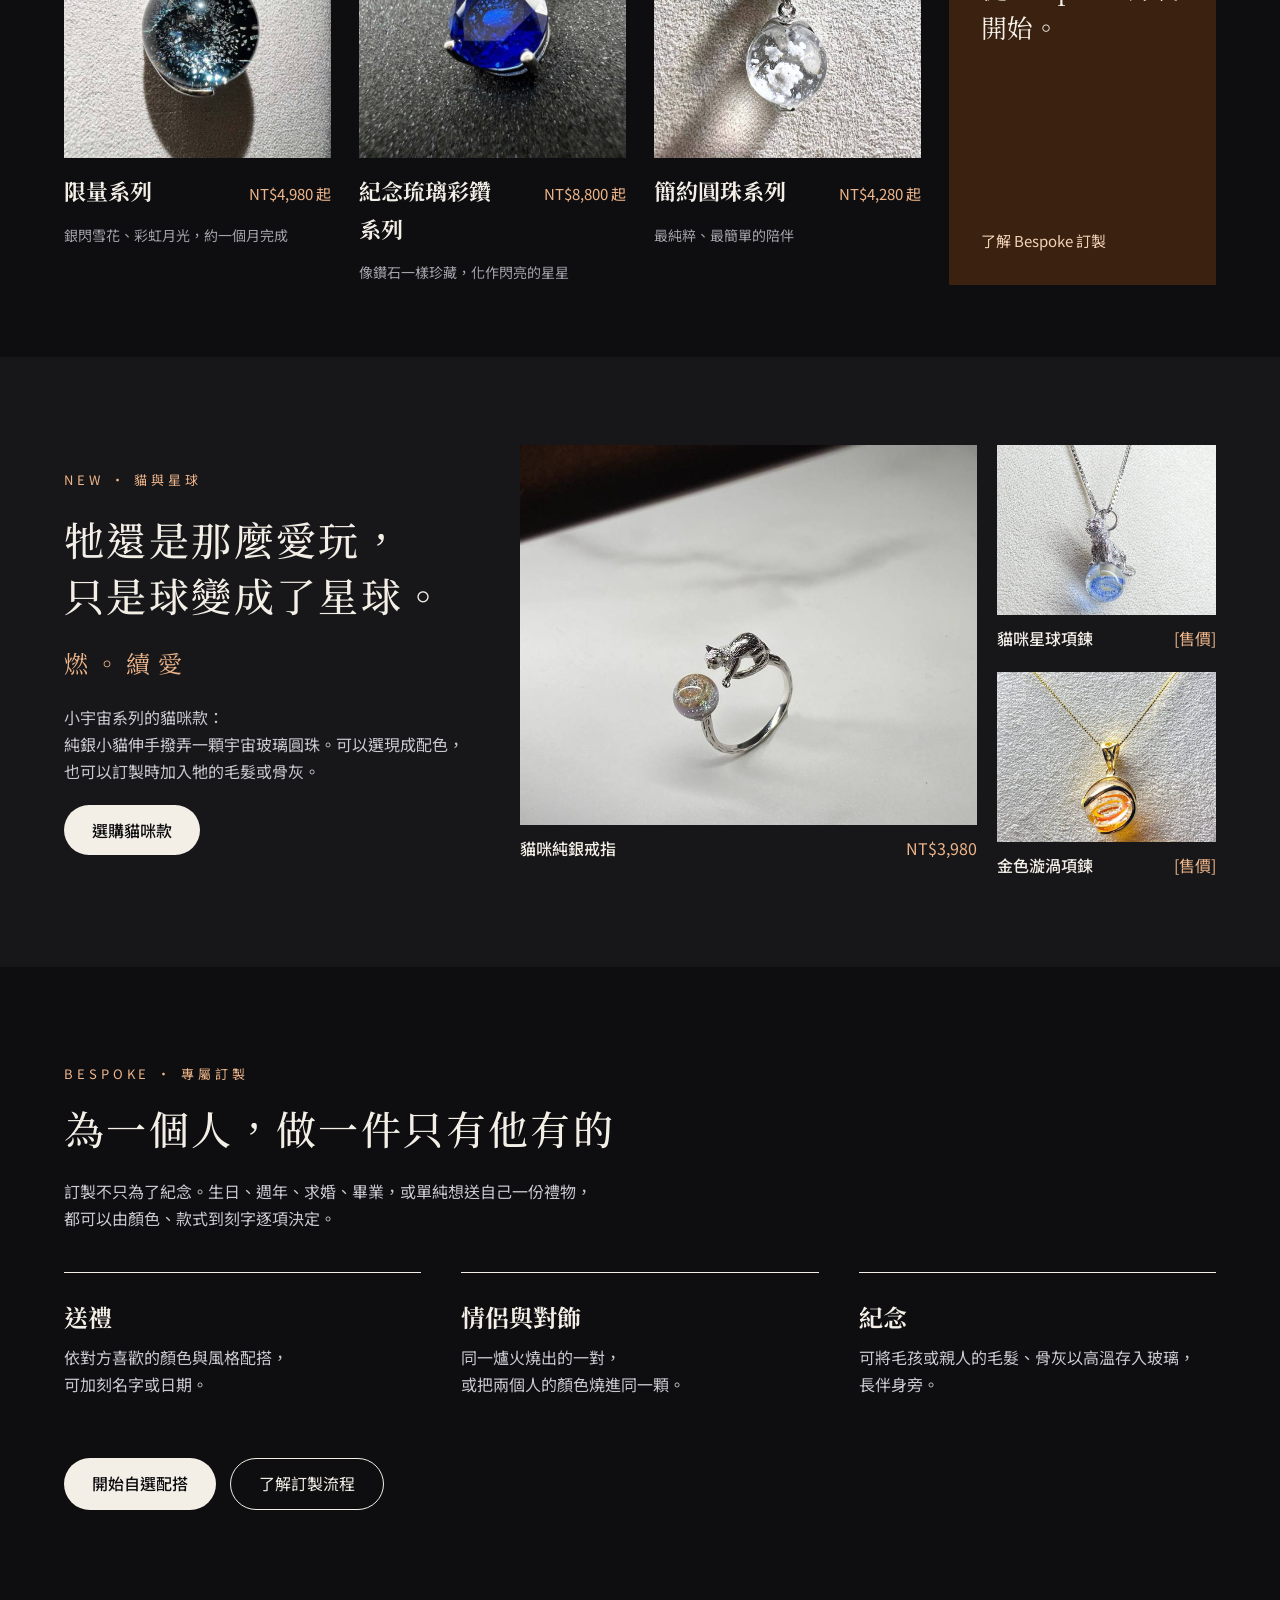
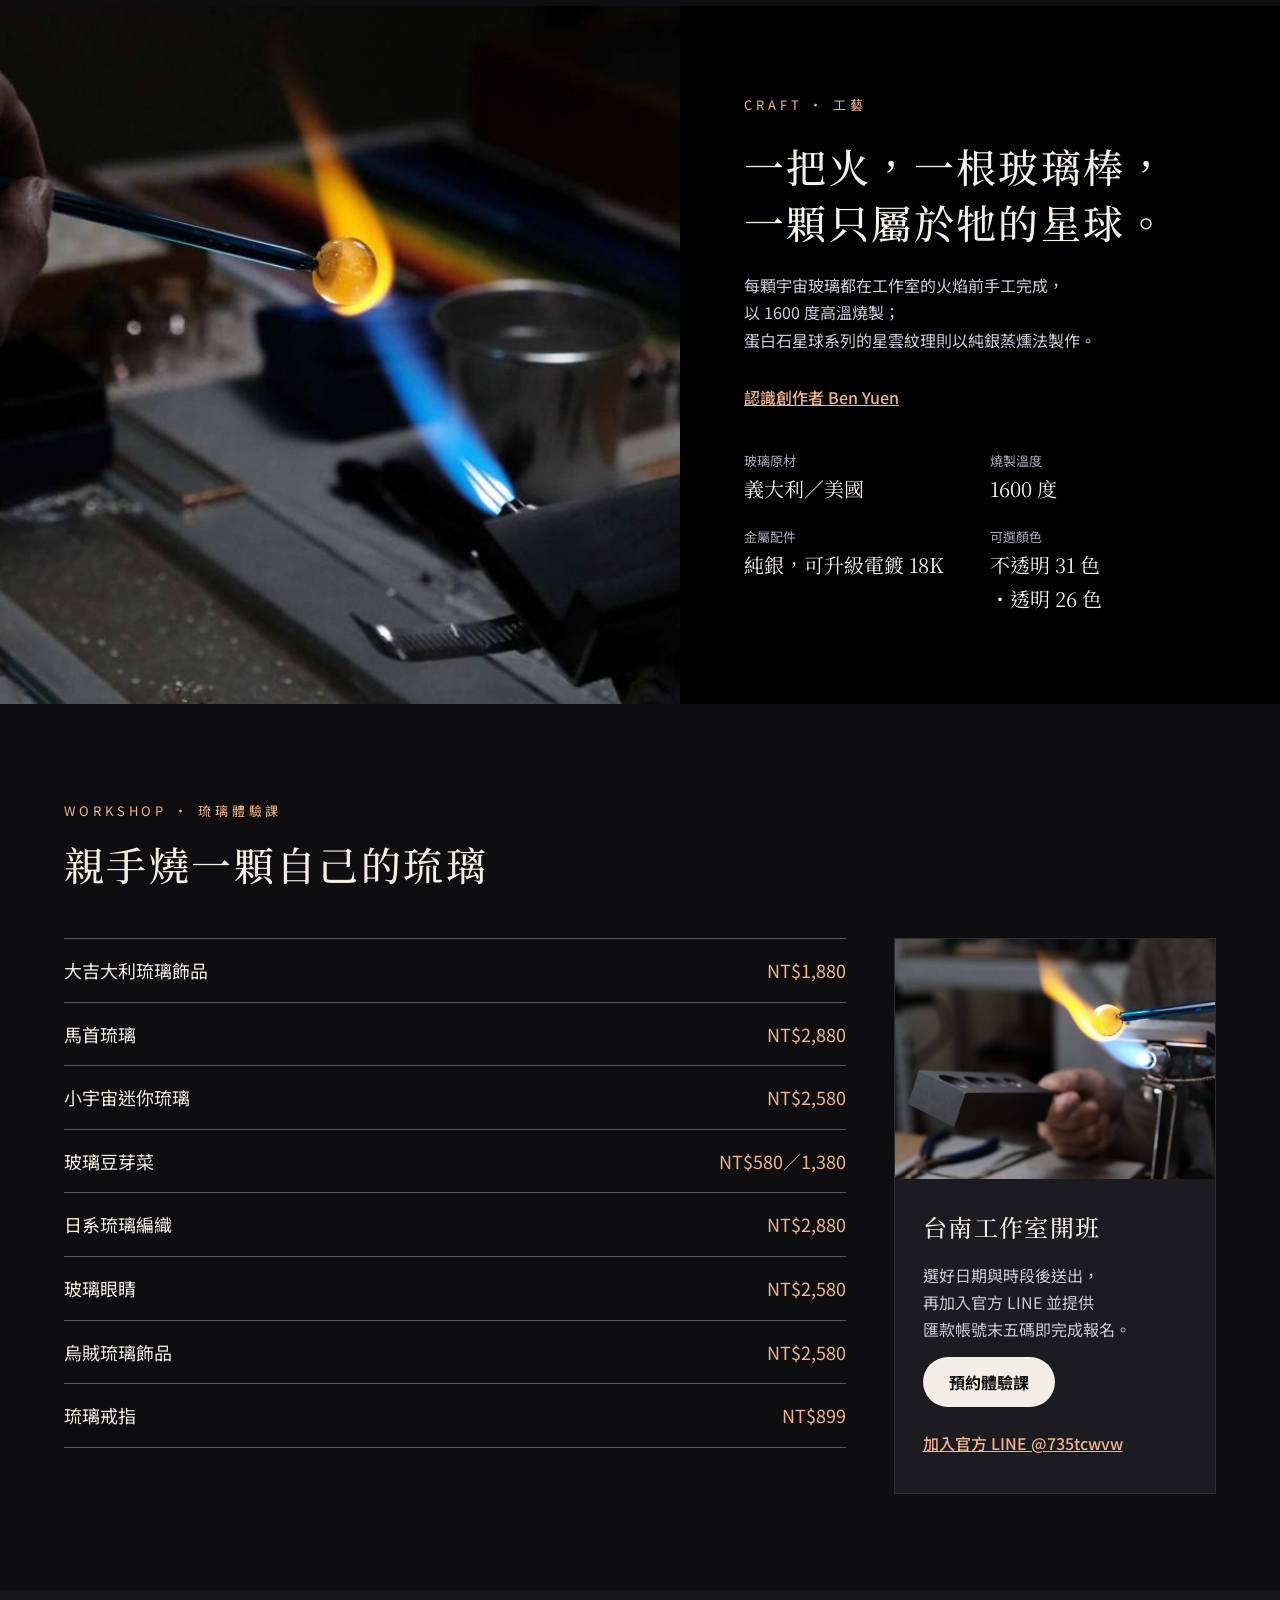
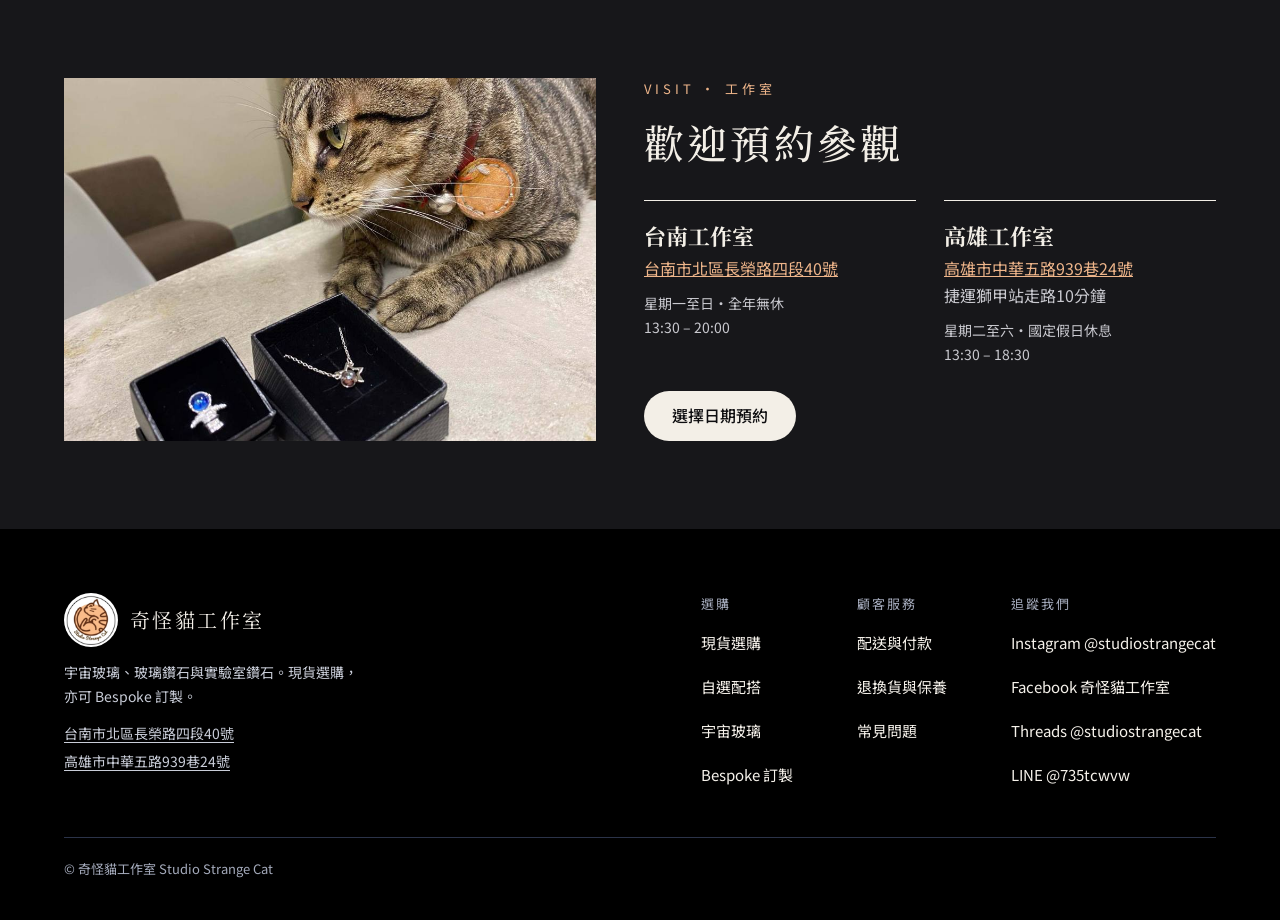
==== commit bbdb3534: "Correct the maker's name to Ben Yuen Co-Authored-By: Claude Opus 5.5 <noreply@anthropic.com> Claude-" ====
--- a/index.html
+++ b/index.html
@@ -193,7 +193,7 @@
 <div style="font-size: 13px; letter-spacing: 0.3em; color: #EEB58A">CRAFT ・ 工藝</div>
 <h2 style="margin: 0; font-family: 'Noto Serif TC', serif; font-weight: 500; font-size: 40px; line-height: 1.4; letter-spacing: 0.06em">一把火，一根玻璃棒，<br>一顆只屬於牠的星球。</h2>
 <p style="margin: 0; color: #C9CDD8; max-width: 460px">每顆宇宙玻璃都在工作室的火焰前手工完成，以 1600 度高溫燒製；蛋白石星球系列的星雲紋理則以純銀蒸燻法製作。</p>
-<a href="about.html" style="align-self: flex-start; display: inline-flex; align-items: center; min-height: 44px; color: #EEB58A; font-weight: 500">認識創作者 Beny Yuen</a>
+<a href="about.html" style="align-self: flex-start; display: inline-flex; align-items: center; min-height: 44px; color: #EEB58A; font-weight: 500">認識創作者 Ben Yuen</a>
 <dl style="margin: 8px 0 0; display: grid; grid-template-columns: repeat(2, minmax(0, 1fr)); gap: 20px 32px; max-width: 460px">
 <div><dt style="font-size: 13px; color: #A4AABB">玻璃原材</dt><dd style="margin: 0; font-family: 'Noto Serif TC', serif; font-size: 20px">義大利／美國</dd></div>
 <div><dt style="font-size: 13px; color: #A4AABB">燒製溫度</dt><dd style="margin: 0; font-family: 'Noto Serif TC', serif; font-size: 20px">1600 度</dd></div>
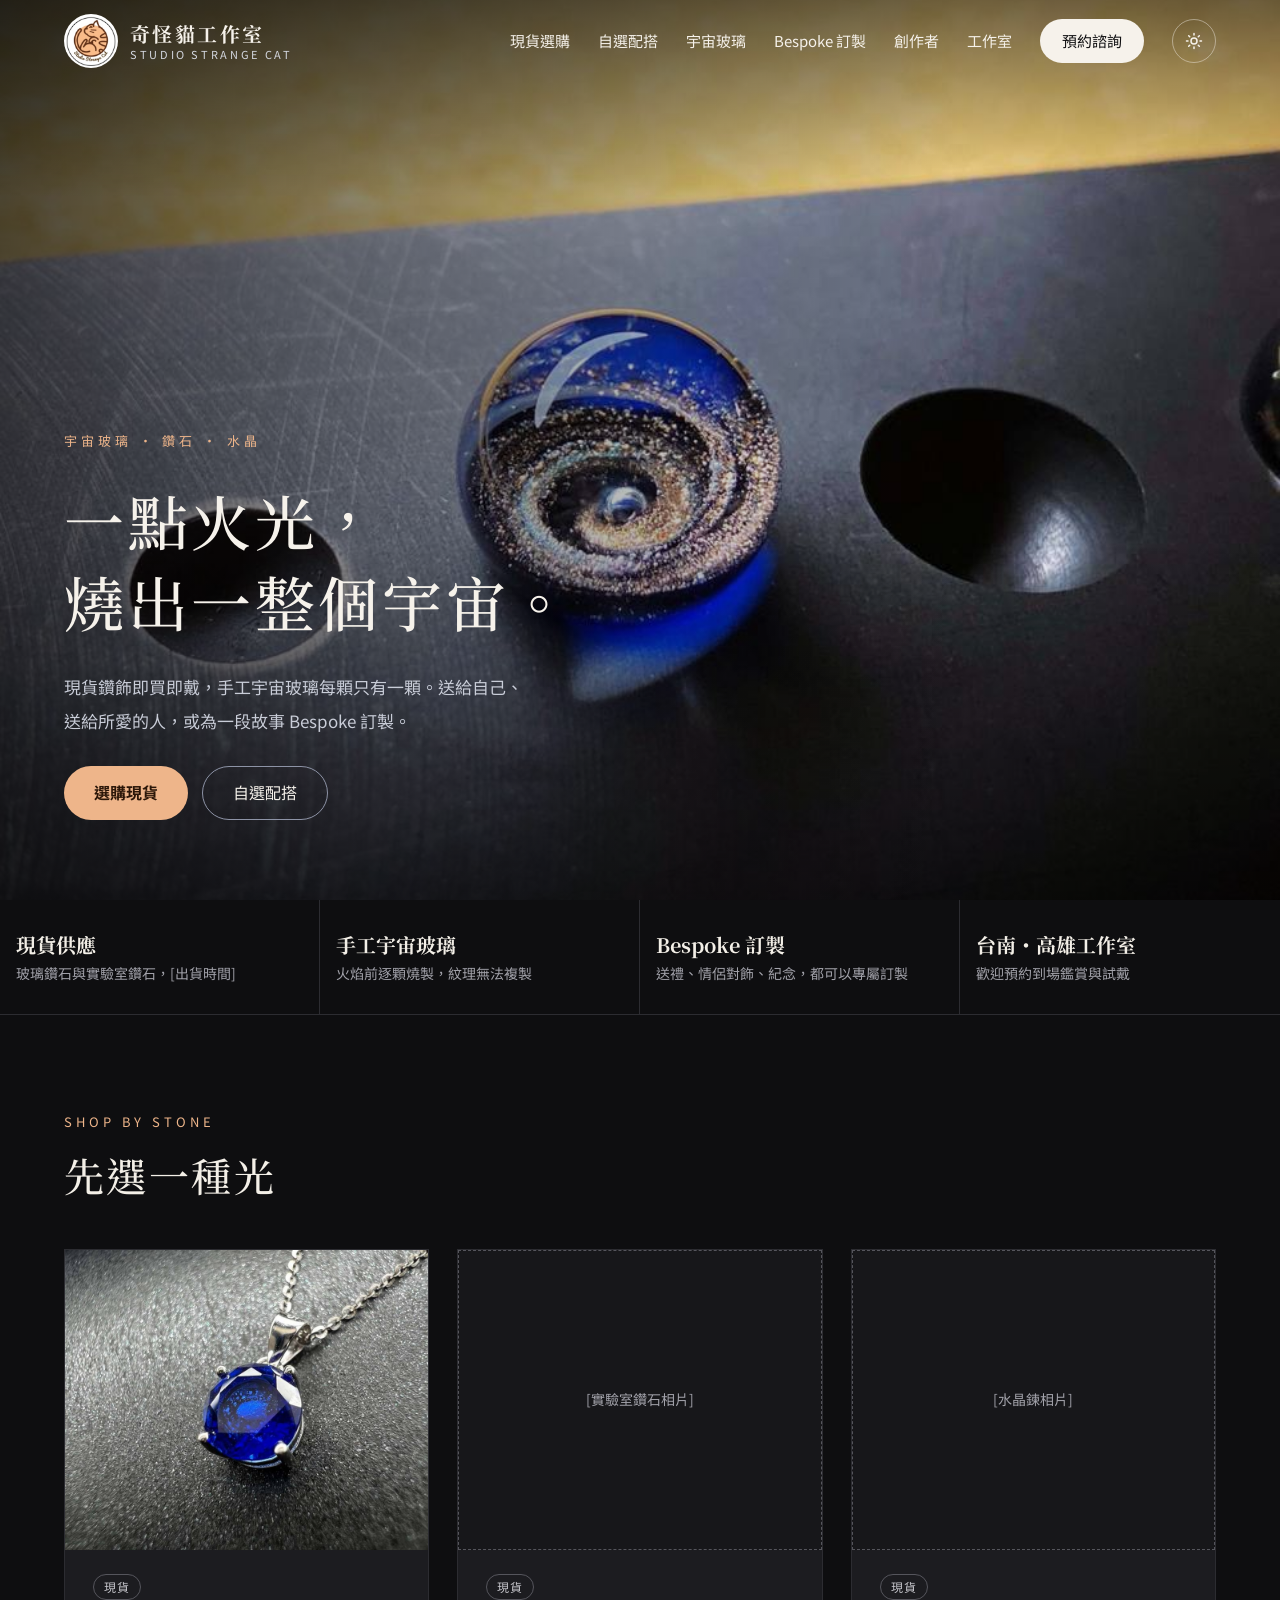
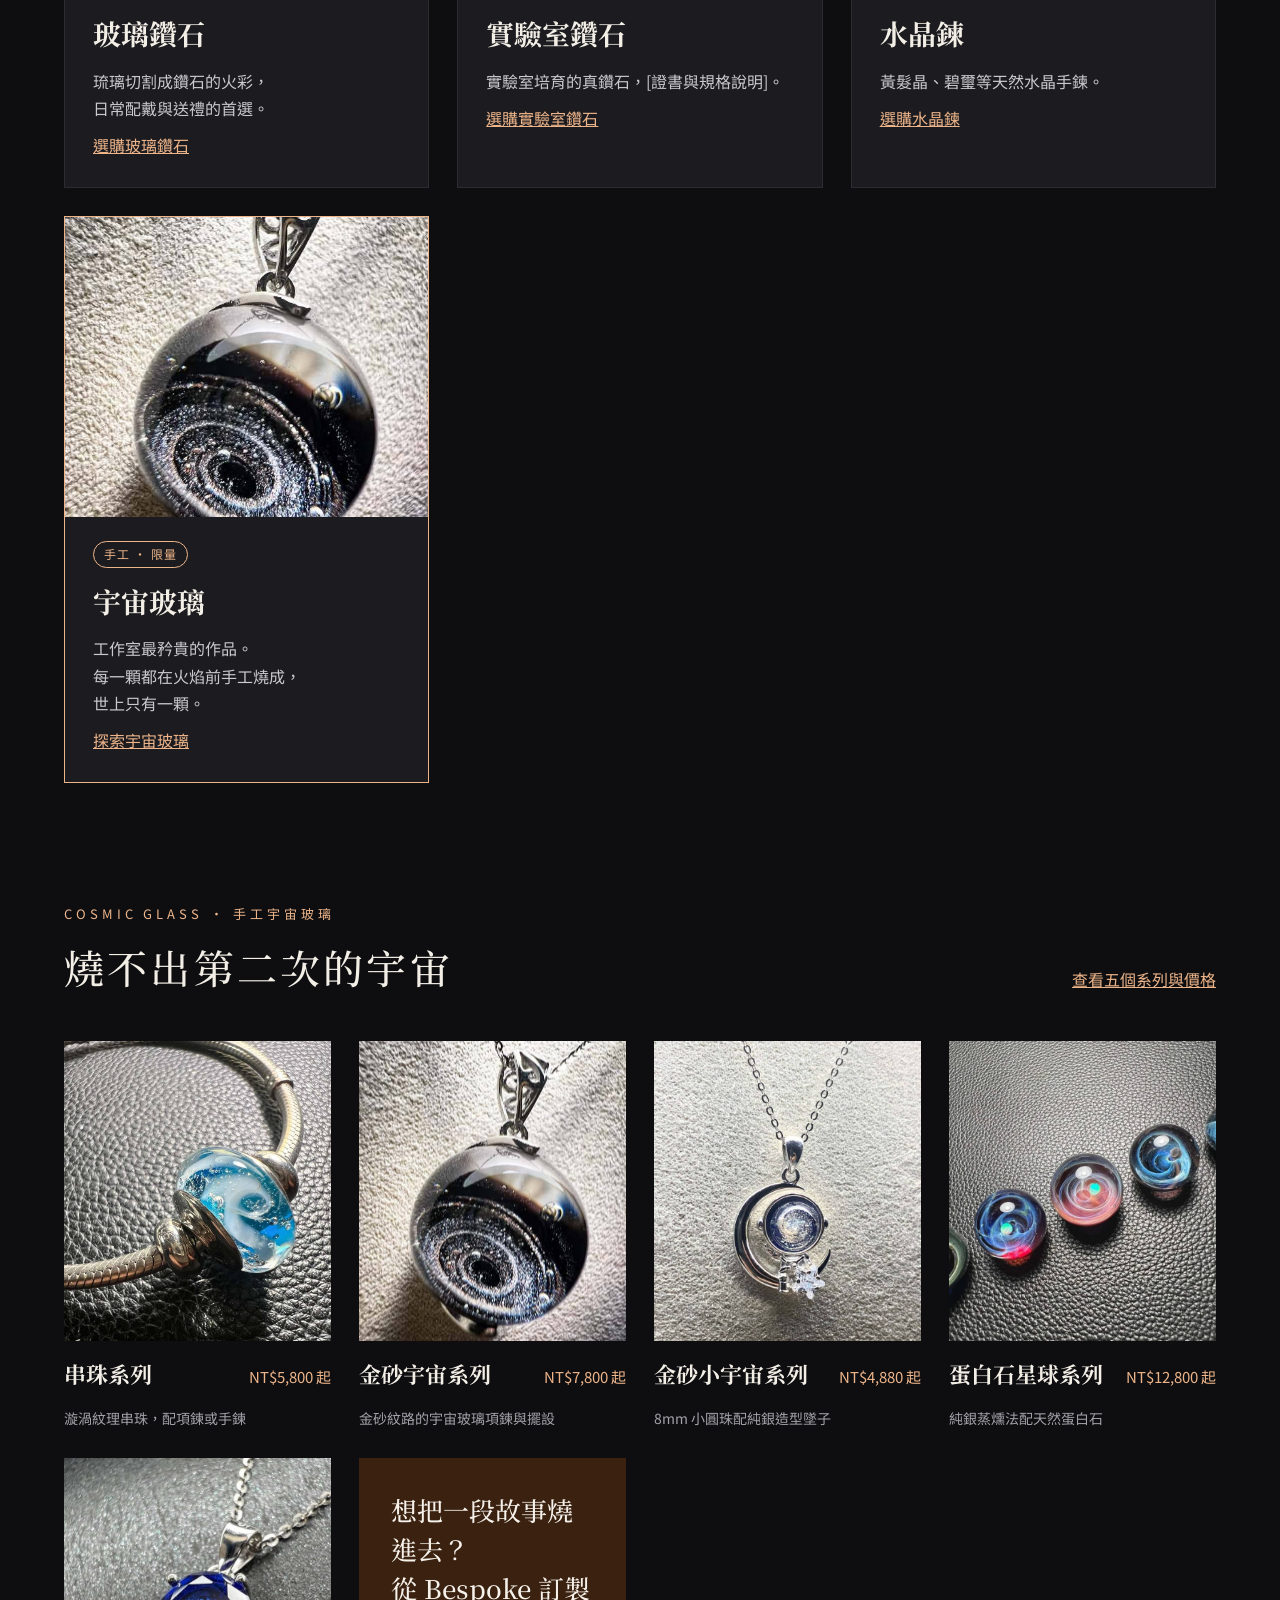
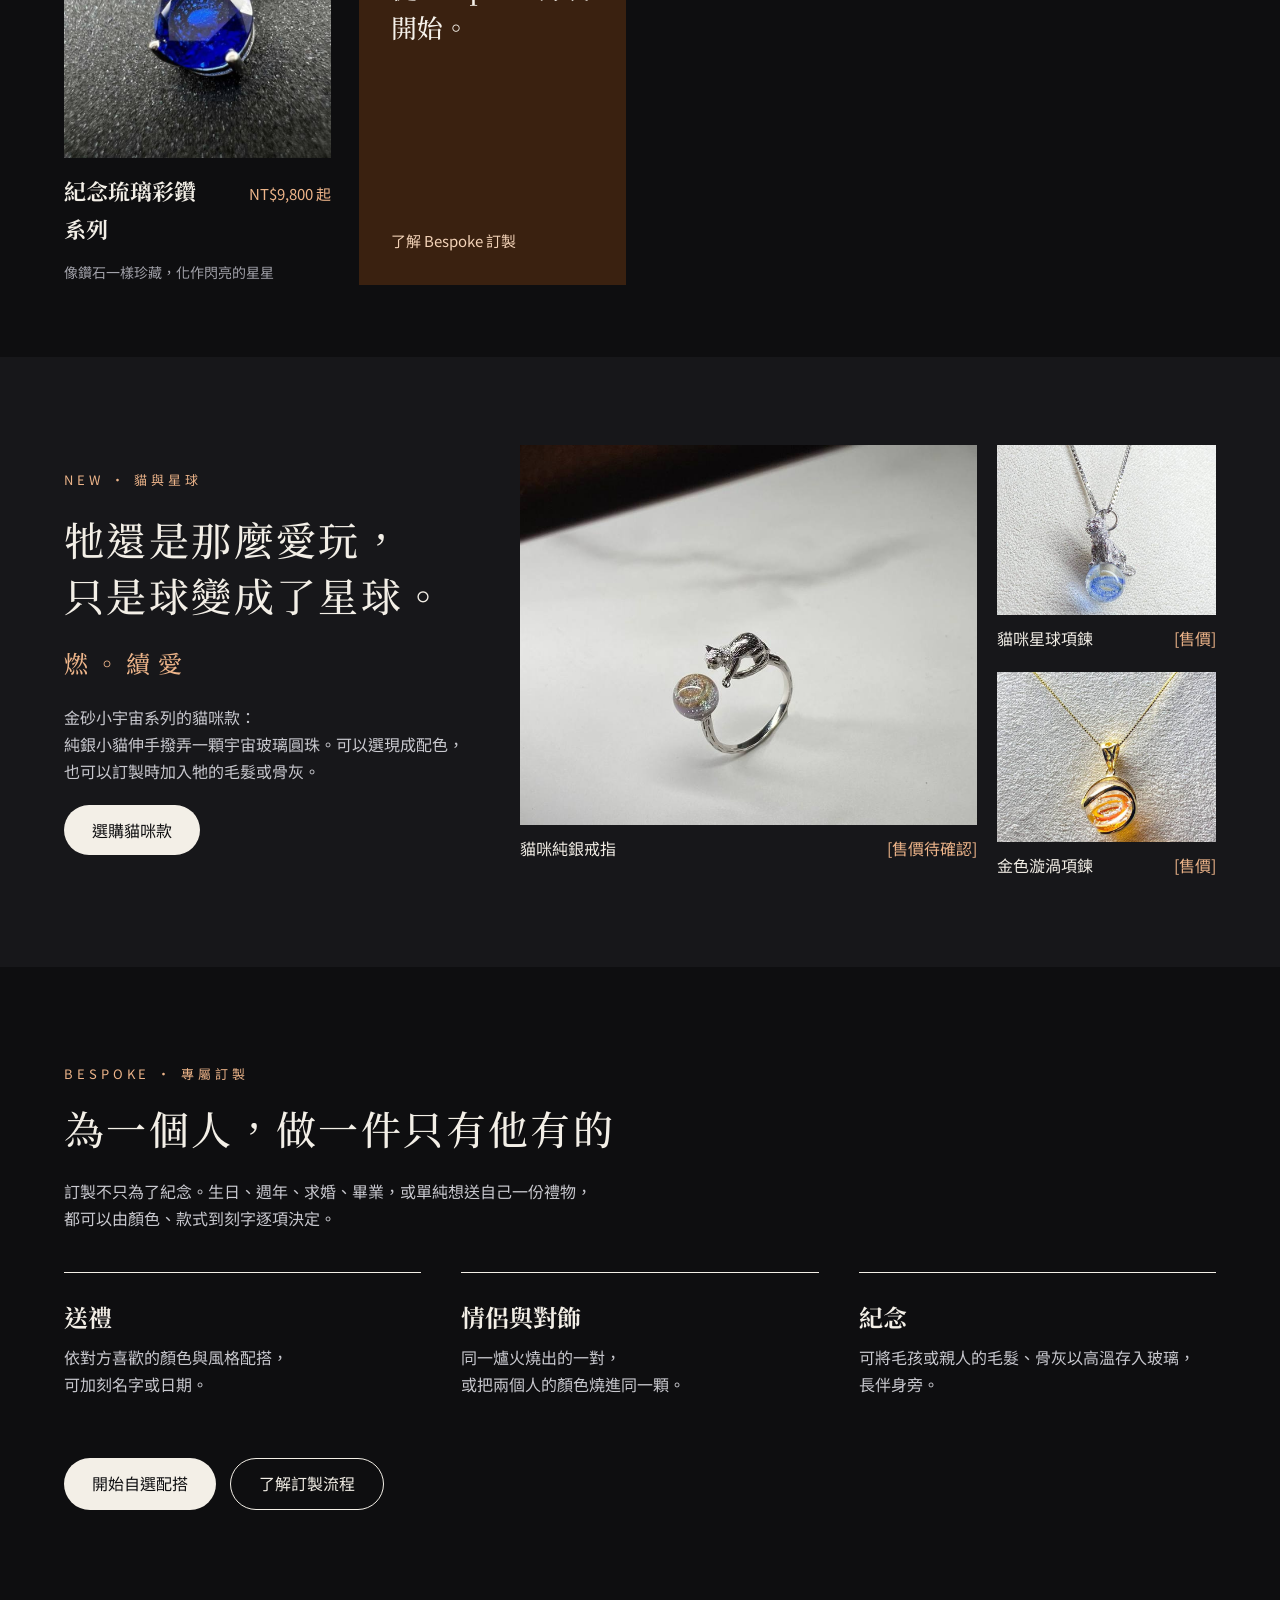
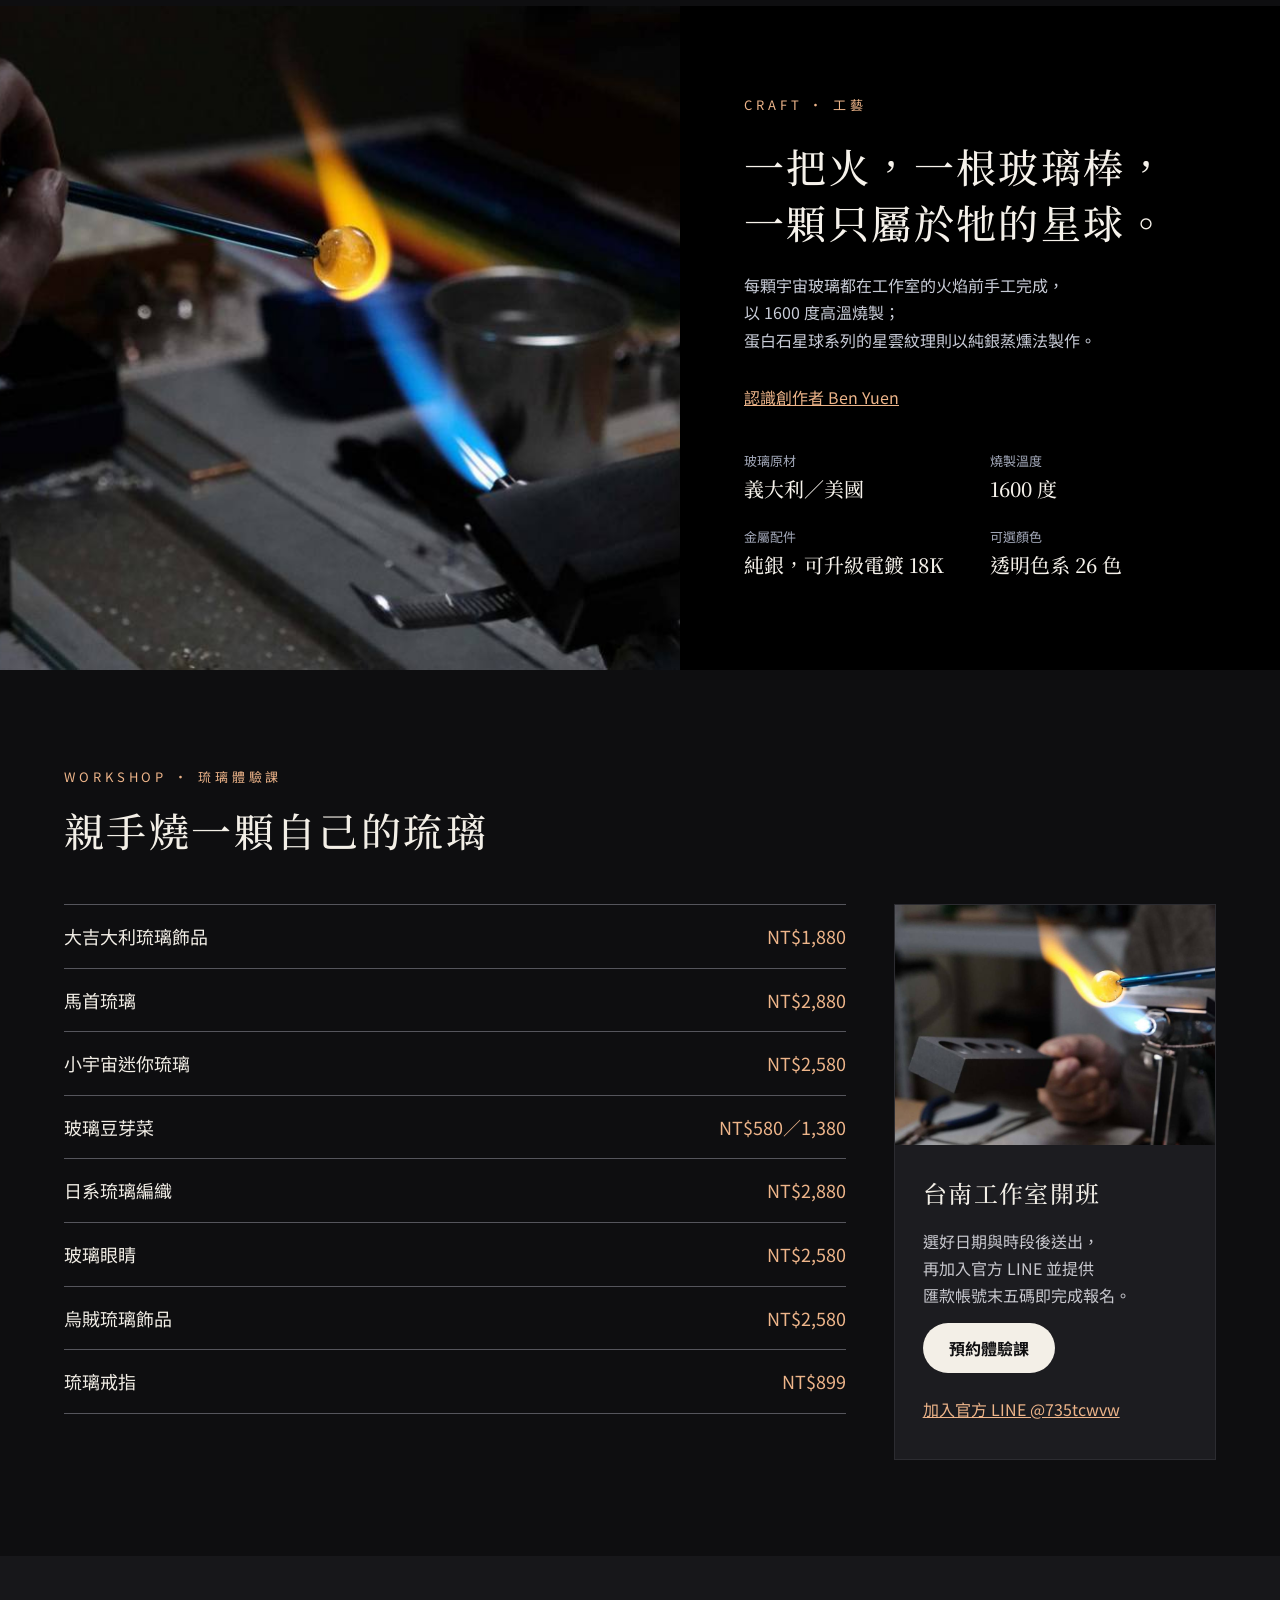
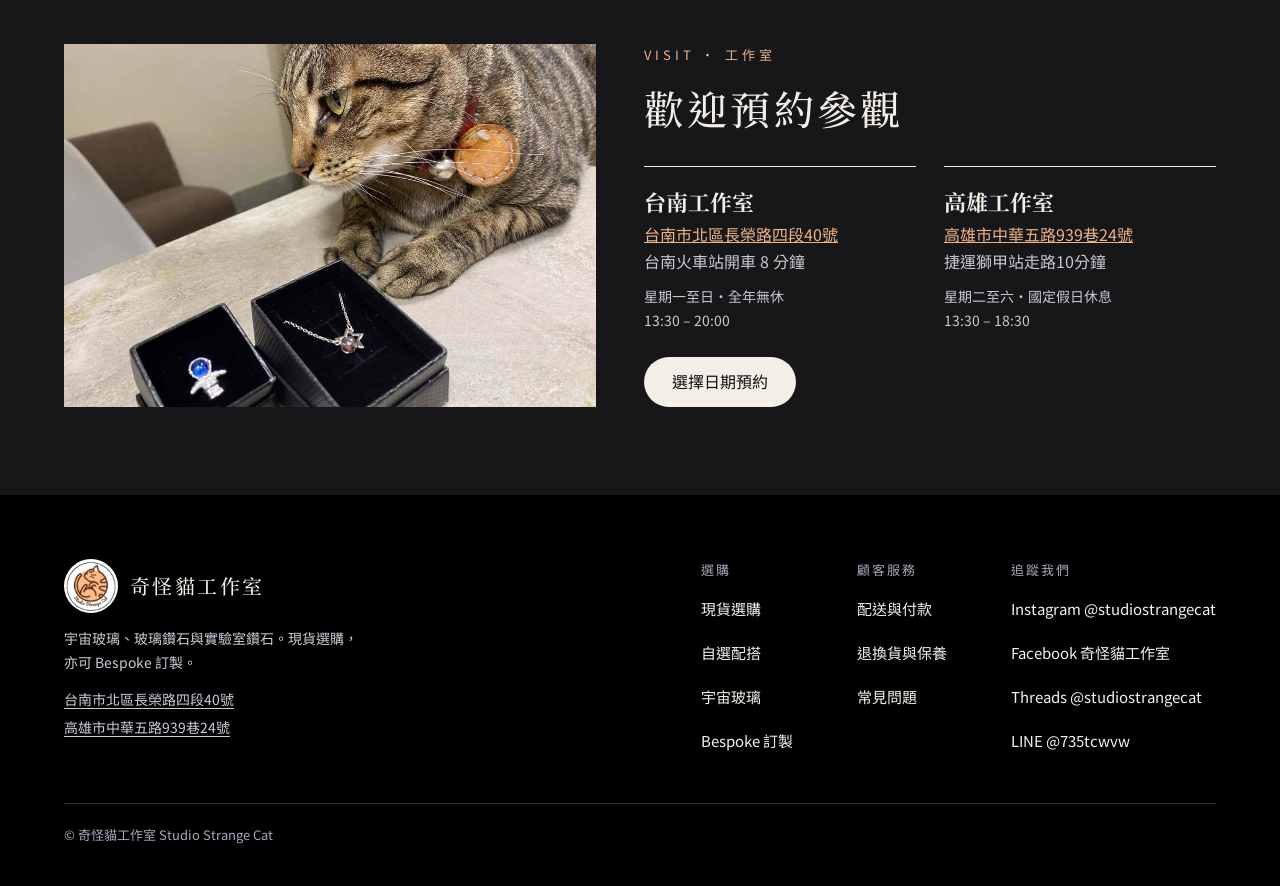
==== commit ad1f0ef4: "Update to the 2026 catalogue and prices; speed up loading - Five series with per-item prices from th" ====
--- a/index.html
+++ b/index.html
@@ -7,9 +7,7 @@
 <meta name="description" content="奇怪貓工作室：將毛孩的毛髮或骨灰以高溫存入琉璃，手工燒製獨一無二的紀念琉璃飾品。台南、高雄工作室。">
 <link rel="icon" href="assets/logo.png">
 <script>try{if(localStorage.getItem('ssc-theme')==='light')document.documentElement.removeAttribute('data-theme')}catch(e){}</script>
-<link rel="preconnect" href="https://fonts.googleapis.com">
-<link rel="preconnect" href="https://fonts.gstatic.com" crossorigin>
-<link rel="stylesheet" href="https://fonts.googleapis.com/css2?family=Noto+Serif+TC:wght@500;700&family=Noto+Sans+TC:wght@400;500;700&display=swap">
+<link rel="preload" href="assets/fonts/sans-regular.woff" as="font" type="font/woff" crossorigin>
 <link rel="stylesheet" href="css/site.css">
 </head>
 <body class="home">
@@ -36,7 +34,7 @@
 </header>
 
 <section class="hero">
-<video class="hero-video" autoplay muted loop playsinline preload="metadata" aria-hidden="true"><source src="assets/hero.mp4" type="video/mp4"></video>
+<video class="hero-video" autoplay muted loop playsinline preload="metadata" aria-hidden="true"><source src="assets/hero-mobile.mp4" type="video/mp4" media="(max-width: 640px)"><source src="assets/hero.mp4" type="video/mp4"></video>
 <div class="hero-scrim"></div>
 <div class="hero-copy">
 <div style="font-size: 13px; letter-spacing: 0.3em; color: #EEB58A">宇宙玻璃 ・ 鑽石 ・ 水晶</div>
@@ -85,7 +83,7 @@
 <span class="stone-body"><span class="badge">現貨</span><span class="stone-name">水晶鍊</span><span class="stone-note">黃髮晶、碧璽等天然水晶手鍊。</span><span class="stone-link">選購水晶鍊</span></span>
 </a>
 <a class="stone-card stone-card-premium" href="series.html">
-<img src="assets/galaxypendant.jpg" alt="銀河漩渦宇宙玻璃項鍊">
+<img src="assets/galaxypendant.jpg" alt="金砂宇宙玻璃項鍊">
 <span class="stone-body"><span class="badge badge-premium">手工 ・ 限量</span><span class="stone-name">宇宙玻璃</span><span class="stone-note">工作室最矜貴的作品。每一顆都在火焰前手工燒成，世上只有一顆。</span><span class="stone-link">探索宇宙玻璃</span></span>
 </a>
 </div>
@@ -97,43 +95,33 @@
 <div style="font-size: 13px; letter-spacing: 0.3em; color: var(--accent)">COSMIC GLASS ・ 手工宇宙玻璃</div>
 <h2 style="margin: 8px 0 0; font-family: 'Noto Serif TC', serif; font-weight: 500; font-size: 40px; letter-spacing: 0.08em">燒不出第二次的宇宙</h2>
 </div>
-<a href="series.html" style="display: inline-flex; align-items: center; min-height: 44px; font-weight: 500">查看七個系列與價格</a>
+<a href="series.html" style="display: inline-flex; align-items: center; min-height: 44px; font-weight: 500">查看五個系列與價格</a>
 </div>
 <div style="display: grid; grid-template-columns: repeat(auto-fit, minmax(260px, 1fr)); gap: 28px">
 <a href="series.html" style="text-decoration: none; color: var(--ink); display: flex; flex-direction: column; gap: 14px">
-<img loading="lazy" src="assets/bead.jpg" alt="星環串珠" style="width: 100%; height: 300px; object-fit: cover">
-<div style="display: flex; justify-content: space-between; align-items: baseline; gap: 12px"><span style="font-family: 'Noto Serif TC', serif; font-size: 22px; font-weight: 700">星環串珠系列</span><span style="font-size: 15px; color: var(--accent); white-space: nowrap">NT$3,980 起</span></div>
-<div style="font-size: 14px; color: var(--muted)">獨一無二的漩渦紋理串珠，配手鍊或項鍊</div>
-</a>
-<a href="product.html" style="text-decoration: none; color: var(--ink); display: flex; flex-direction: column; gap: 14px">
-<img loading="lazy" src="assets/moon.jpg" alt="小宇宙系列月亮太空人項鍊" style="width: 100%; height: 300px; object-fit: cover">
-<div style="display: flex; justify-content: space-between; align-items: baseline; gap: 12px"><span style="font-family: 'Noto Serif TC', serif; font-size: 22px; font-weight: 700">小宇宙系列</span><span style="font-size: 15px; color: var(--accent); white-space: nowrap">NT$3,280 起</span></div>
-<div style="font-size: 14px; color: var(--muted)">8mm 小圓珠配純銀戒指與墜飾</div>
-</a>
-<a href="series.html" style="text-decoration: none; color: var(--ink); display: flex; flex-direction: column; gap: 14px">
-<img loading="lazy" src="assets/galaxypendant.jpg" alt="銀河漩渦琉璃項鍊" style="width: 100%; height: 300px; object-fit: cover">
-<div style="display: flex; justify-content: space-between; align-items: baseline; gap: 12px"><span style="font-family: 'Noto Serif TC', serif; font-size: 22px; font-weight: 700">銀河漩渦系列</span><span style="font-size: 15px; color: var(--accent); white-space: nowrap">NT$4,980 起</span></div>
-<div style="font-size: 14px; color: var(--muted)">刻畫你心中的流星，金砂紋路的琉璃項鍊</div>
-</a>
-<a href="series.html" style="text-decoration: none; color: var(--ink); display: flex; flex-direction: column; gap: 14px">
-<img loading="lazy" src="assets/opal.jpg" alt="蛋白石星球" style="width: 100%; height: 300px; object-fit: cover">
-<div style="display: flex; justify-content: space-between; align-items: baseline; gap: 12px"><span style="font-family: 'Noto Serif TC', serif; font-size: 22px; font-weight: 700">蛋白石星球系列</span><span style="font-size: 15px; color: var(--accent); white-space: nowrap">NT$8,800 起</span></div>
-<div style="font-size: 14px; color: var(--muted)">純銀蒸燻法配天然蛋白石，可改為舍利花</div>
-</a>
-<a href="series.html" style="text-decoration: none; color: var(--ink); display: flex; flex-direction: column; gap: 14px">
-<img loading="lazy" src="assets/snow.jpg" alt="限量系列銀閃雪花" style="width: 100%; height: 300px; object-fit: cover">
-<div style="display: flex; justify-content: space-between; align-items: baseline; gap: 12px"><span style="font-family: 'Noto Serif TC', serif; font-size: 22px; font-weight: 700">限量系列</span><span style="font-size: 15px; color: var(--accent); white-space: nowrap">NT$4,980 起</span></div>
-<div style="font-size: 14px; color: var(--muted)">銀閃雪花、彩虹月光，約一個月完成</div>
-</a>
-<a href="series.html" style="text-decoration: none; color: var(--ink); display: flex; flex-direction: column; gap: 14px">
-<img loading="lazy" src="assets/diamond.jpg" alt="紀念琉璃彩鑽項鍊" style="width: 100%; height: 300px; object-fit: cover">
-<div style="display: flex; justify-content: space-between; align-items: baseline; gap: 12px"><span style="font-family: 'Noto Serif TC', serif; font-size: 22px; font-weight: 700">紀念琉璃彩鑽系列</span><span style="font-size: 15px; color: var(--accent); white-space: nowrap">NT$8,800 起</span></div>
+<img loading="lazy" src="assets/bead.jpg" alt="串珠系列配純銀手鍊" style="width: 100%; height: 300px; object-fit: cover">
+<div style="display: flex; justify-content: space-between; align-items: baseline; gap: 12px"><span style="font-family: 'Noto Serif TC', serif; font-size: 22px; font-weight: 700">串珠系列</span><span style="font-size: 15px; color: var(--accent); white-space: nowrap">NT$5,800 起</span></div>
+<div style="font-size: 14px; color: var(--muted)">漩渦紋理串珠，配項鍊或手鍊</div>
+</a>
+<a href="series.html" style="text-decoration: none; color: var(--ink); display: flex; flex-direction: column; gap: 14px">
+<img loading="lazy" src="assets/galaxypendant.jpg" alt="金砂宇宙項鍊" style="width: 100%; height: 300px; object-fit: cover">
+<div style="display: flex; justify-content: space-between; align-items: baseline; gap: 12px"><span style="font-family: 'Noto Serif TC', serif; font-size: 22px; font-weight: 700">金砂宇宙系列</span><span style="font-size: 15px; color: var(--accent); white-space: nowrap">NT$7,800 起</span></div>
+<div style="font-size: 14px; color: var(--muted)">金砂紋路的宇宙玻璃項鍊與擺設</div>
+</a>
+<a href="series.html" style="text-decoration: none; color: var(--ink); display: flex; flex-direction: column; gap: 14px">
+<img loading="lazy" src="assets/moon.jpg" alt="金砂小宇宙月亮太空人項鍊" style="width: 100%; height: 300px; object-fit: cover">
+<div style="display: flex; justify-content: space-between; align-items: baseline; gap: 12px"><span style="font-family: 'Noto Serif TC', serif; font-size: 22px; font-weight: 700">金砂小宇宙系列</span><span style="font-size: 15px; color: var(--accent); white-space: nowrap">NT$4,880 起</span></div>
+<div style="font-size: 14px; color: var(--muted)">8mm 小圓珠配純銀造型墜子</div>
+</a>
+<a href="series.html" style="text-decoration: none; color: var(--ink); display: flex; flex-direction: column; gap: 14px">
+<img loading="lazy" src="assets/opalrow.jpg" alt="三顆蛋白石星球" style="width: 100%; height: 300px; object-fit: cover">
+<div style="display: flex; justify-content: space-between; align-items: baseline; gap: 12px"><span style="font-family: 'Noto Serif TC', serif; font-size: 22px; font-weight: 700">蛋白石星球系列</span><span style="font-size: 15px; color: var(--accent); white-space: nowrap">NT$12,800 起</span></div>
+<div style="font-size: 14px; color: var(--muted)">純銀蒸燻法配天然蛋白石</div>
+</a>
+<a href="series.html" style="text-decoration: none; color: var(--ink); display: flex; flex-direction: column; gap: 14px">
+<img loading="lazy" src="assets/diamond.jpg" alt="藍色紀念琉璃彩鑽項鍊" style="width: 100%; height: 300px; object-fit: cover">
+<div style="display: flex; justify-content: space-between; align-items: baseline; gap: 12px"><span style="font-family: 'Noto Serif TC', serif; font-size: 22px; font-weight: 700">紀念琉璃彩鑽系列</span><span style="font-size: 15px; color: var(--accent); white-space: nowrap">NT$9,800 起</span></div>
 <div style="font-size: 14px; color: var(--muted)">像鑽石一樣珍藏，化作閃亮的星星</div>
-</a>
-<a href="series.html" style="text-decoration: none; color: var(--ink); display: flex; flex-direction: column; gap: 14px">
-<img loading="lazy" src="assets/simple.jpg" alt="簡約圓珠項鍊" style="width: 100%; height: 300px; object-fit: cover">
-<div style="display: flex; justify-content: space-between; align-items: baseline; gap: 12px"><span style="font-family: 'Noto Serif TC', serif; font-size: 22px; font-weight: 700">簡約圓珠系列</span><span style="font-size: 15px; color: var(--accent); white-space: nowrap">NT$4,280 起</span></div>
-<div style="font-size: 14px; color: var(--muted)">最純粹、最簡單的陪伴</div>
 </a>
 <a href="process.html" style="text-decoration: none; background: var(--accent-bg); color: #F6F2EB; display: flex; flex-direction: column; justify-content: space-between; gap: 24px; padding: 32px; min-height: 300px; box-sizing: border-box">
 <span style="font-family: 'Noto Serif TC', serif; font-size: 26px; line-height: 1.5">想把一段故事燒進去？<br>從 Bespoke 訂製開始。</span>
@@ -148,13 +136,13 @@
 <div style="font-size: 13px; letter-spacing: 0.3em; color: var(--accent)">NEW ・ 貓與星球</div>
 <h2 style="margin: 0; font-family: 'Noto Serif TC', serif; font-weight: 500; font-size: 40px; line-height: 1.4; letter-spacing: 0.06em">牠還是那麼愛玩，<br>只是球變成了星球。</h2>
 <div style="font-family: 'Noto Serif TC', serif; font-size: 24px; letter-spacing: 0.3em; color: var(--accent)">燃。續愛</div>
-<p style="margin: 0; color: var(--soft); max-width: 420px">小宇宙系列的貓咪款：純銀小貓伸手撥弄一顆宇宙玻璃圓珠。可以選現成配色，也可以訂製時加入牠的毛髮或骨灰。</p>
+<p style="margin: 0; color: var(--soft); max-width: 420px">金砂小宇宙系列的貓咪款：純銀小貓伸手撥弄一顆宇宙玻璃圓珠。可以選現成配色，也可以訂製時加入牠的毛髮或骨灰。</p>
 <a href="product.html" style="align-self: flex-start; display: inline-flex; align-items: center; min-height: 50px; padding: 0 28px; background: var(--ink); color: var(--on-ink); text-decoration: none; border-radius: 999px; font-weight: 500">選購貓咪款</a>
 </div>
 <div style="flex: 2 1 560px; display: grid; grid-template-columns: repeat(auto-fit, minmax(200px, 1fr)); gap: 20px">
 <a href="product.html" style="text-decoration: none; color: var(--ink); display: flex; flex-direction: column; gap: 10px; grid-column: span 2">
 <img loading="lazy" src="assets/catring.jpg" alt="純銀貓咪戒指，貓咪撥弄琉璃圓珠" style="width: 100%; height: 380px; object-fit: cover">
-<span style="display: flex; justify-content: space-between; gap: 12px"><span style="font-weight: 500">貓咪純銀戒指</span><span style="color: var(--accent)">NT$3,980</span></span>
+<span style="display: flex; justify-content: space-between; gap: 12px"><span style="font-weight: 500">貓咪純銀戒指</span><span style="color: var(--accent)">[售價待確認]</span></span>
 </a>
 <div style="display: flex; flex-direction: column; gap: 20px">
 <a href="product.html" style="text-decoration: none; color: var(--ink); display: flex; flex-direction: column; gap: 10px">
@@ -198,7 +186,7 @@
 <div><dt style="font-size: 13px; color: #A4AABB">玻璃原材</dt><dd style="margin: 0; font-family: 'Noto Serif TC', serif; font-size: 20px">義大利／美國</dd></div>
 <div><dt style="font-size: 13px; color: #A4AABB">燒製溫度</dt><dd style="margin: 0; font-family: 'Noto Serif TC', serif; font-size: 20px">1600 度</dd></div>
 <div><dt style="font-size: 13px; color: #A4AABB">金屬配件</dt><dd style="margin: 0; font-family: 'Noto Serif TC', serif; font-size: 20px">純銀，可升級電鍍 18K</dd></div>
-<div><dt style="font-size: 13px; color: #A4AABB">可選顏色</dt><dd style="margin: 0; font-family: 'Noto Serif TC', serif; font-size: 20px"><span class="nw">不透明 31 色</span><span class="nw">・透明 26 色</span></dd></div>
+<div><dt style="font-size: 13px; color: #A4AABB">可選顏色</dt><dd style="margin: 0; font-family: 'Noto Serif TC', serif; font-size: 20px">透明色系 26 色</dd></div>
 </dl>
 </div>
 </section>
@@ -242,7 +230,7 @@
 <div style="display: grid; grid-template-columns: repeat(auto-fit, minmax(200px, 1fr)); gap: 28px">
 <div style="border-top: 1px solid var(--ink); padding-top: 16px">
 <div style="font-family: 'Noto Serif TC', serif; font-size: 22px; font-weight: 700">台南工作室</div>
-<div><a href="https://www.google.com/maps/search/?api=1&amp;query=台南市北區長榮路四段40號">台南市北區長榮路四段40號</a></div>
+<div><a href="https://www.google.com/maps/search/?api=1&amp;query=台南市北區長榮路四段40號">台南市北區長榮路四段40號</a></div><div style="color: var(--soft)">台南火車站開車 8 分鐘</div>
 <div style="margin-top: 10px; font-size: 14px; color: var(--soft)">星期一至日・全年無休<br>13:30 – 20:00</div>
 </div>
 <div style="border-top: 1px solid var(--ink); padding-top: 16px">
--- a/css/site.css
+++ b/css/site.css
@@ -1,6 +1,14 @@
 /* 奇怪貓工作室 — theme tokens and page basics.
    Layout lives inline in each page; colours come from these variables
    so the light and black versions share one set of markup. */
+
+/* Noto Sans TC / Noto Serif TC (Google, SIL Open Font License), cut down to
+   the characters this site uses. Rebuild with tools/build_fonts.py after
+   changing text. */
+@font-face { font-family: 'Noto Sans TC'; font-weight: 100 500; font-display: swap; src: url('../assets/fonts/sans-regular.woff') format('woff'); }
+@font-face { font-family: 'Noto Sans TC'; font-weight: 600 900; font-display: swap; src: url('../assets/fonts/sans-bold.woff') format('woff'); }
+@font-face { font-family: 'Noto Serif TC'; font-weight: 100 500; font-display: swap; src: url('../assets/fonts/serif-medium.woff') format('woff'); }
+@font-face { font-family: 'Noto Serif TC'; font-weight: 600 900; font-display: swap; src: url('../assets/fonts/serif-bold.woff') format('woff'); }
 
 :root {
   --bg: #F6F2EB;
@@ -325,6 +333,14 @@
 .class-list li:last-child { border-bottom: 1px solid var(--line2); }
 .class-list li span:last-child { color: var(--accent); }
 .class-side { flex: 1 1 320px; max-width: 420px; background: var(--card); border: 1px solid var(--line); }
+
+/* Price rows inside series cards */
+.price-list { list-style: none; margin: 4px 0 0; padding: 0; }
+.price-list li { display: flex; justify-content: space-between; align-items: baseline; gap: 16px; padding: 10px 0; border-top: 1px solid var(--line); }
+.price-list li span:last-child { color: var(--accent); }
+.price-list-night li { border-top-color: #2B3349; }
+.price-list-night li span:last-child { color: #F6F2EB; }
+.note-list { margin: 0; padding-left: 20px; max-width: 760px; color: var(--soft); display: flex; flex-direction: column; gap: 10px; }
 
 /* Booking */
 .booking { flex: 3 1 480px; min-width: 0; }
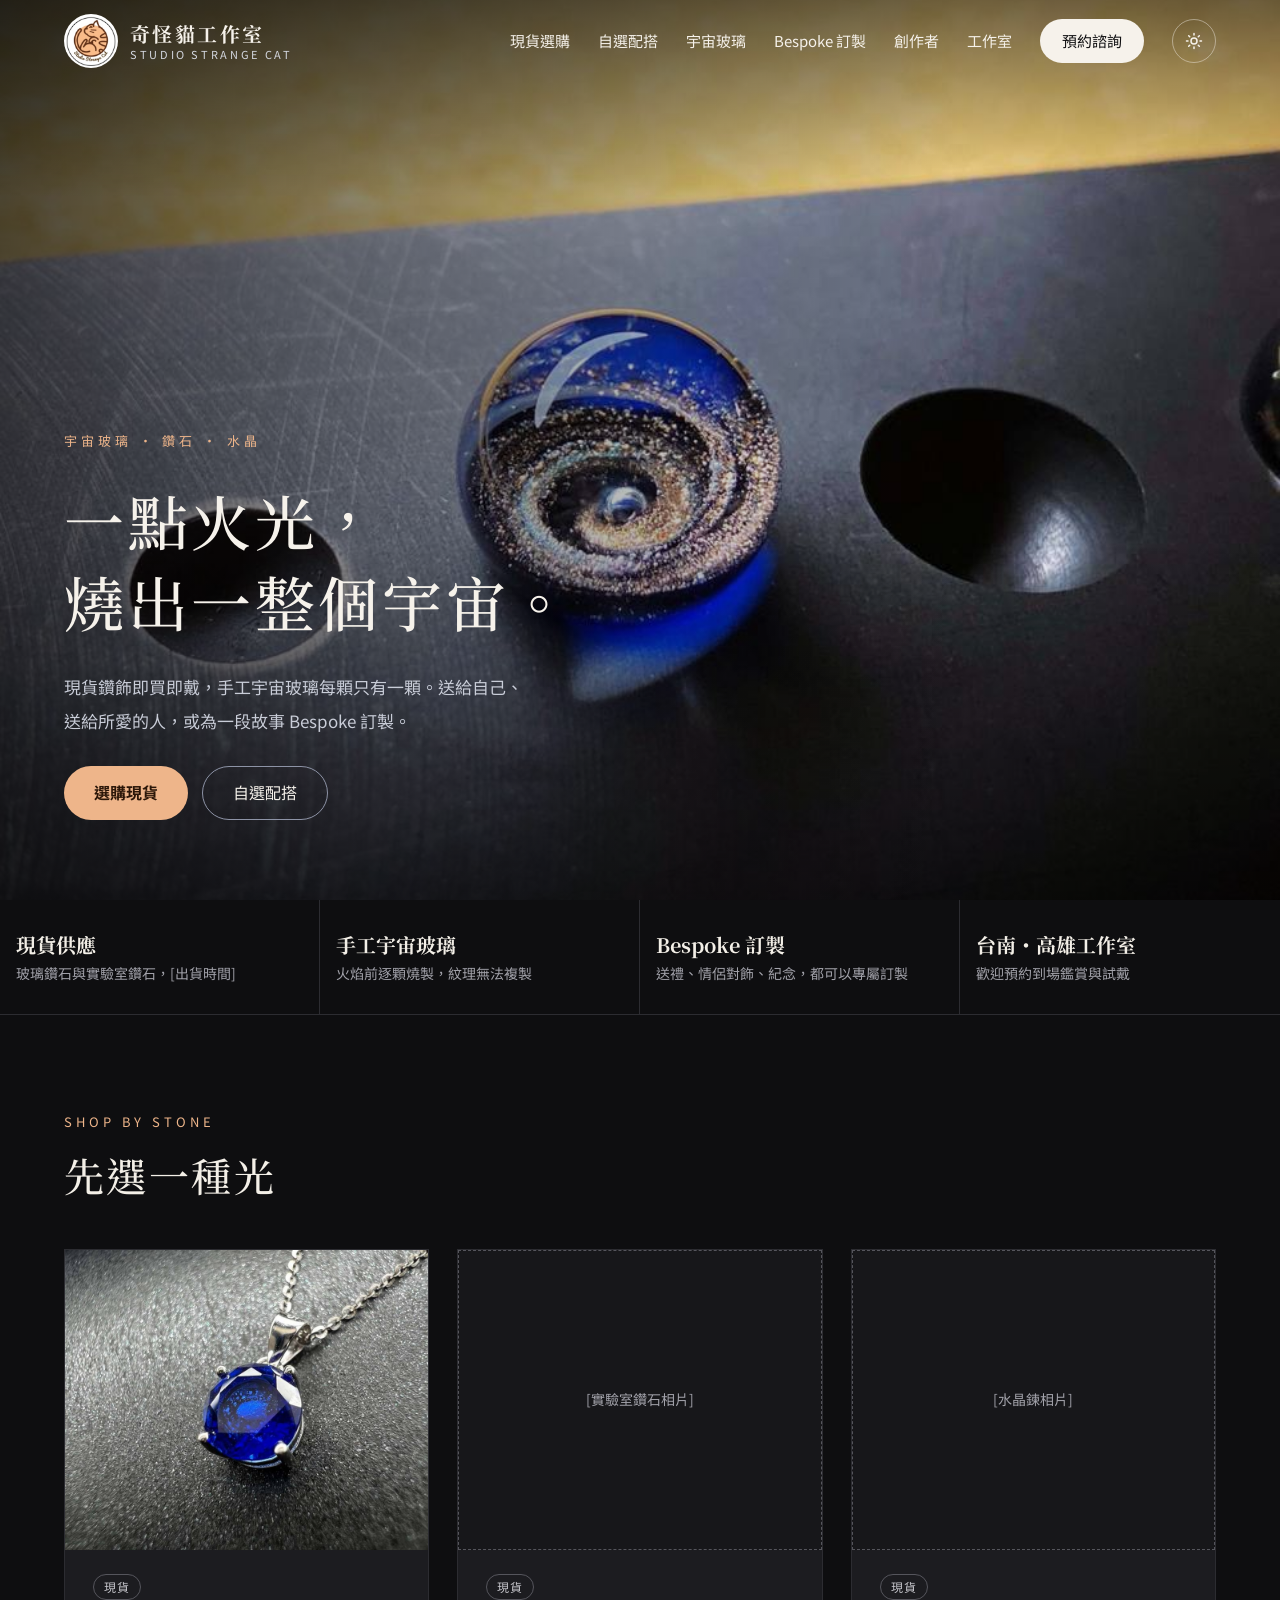
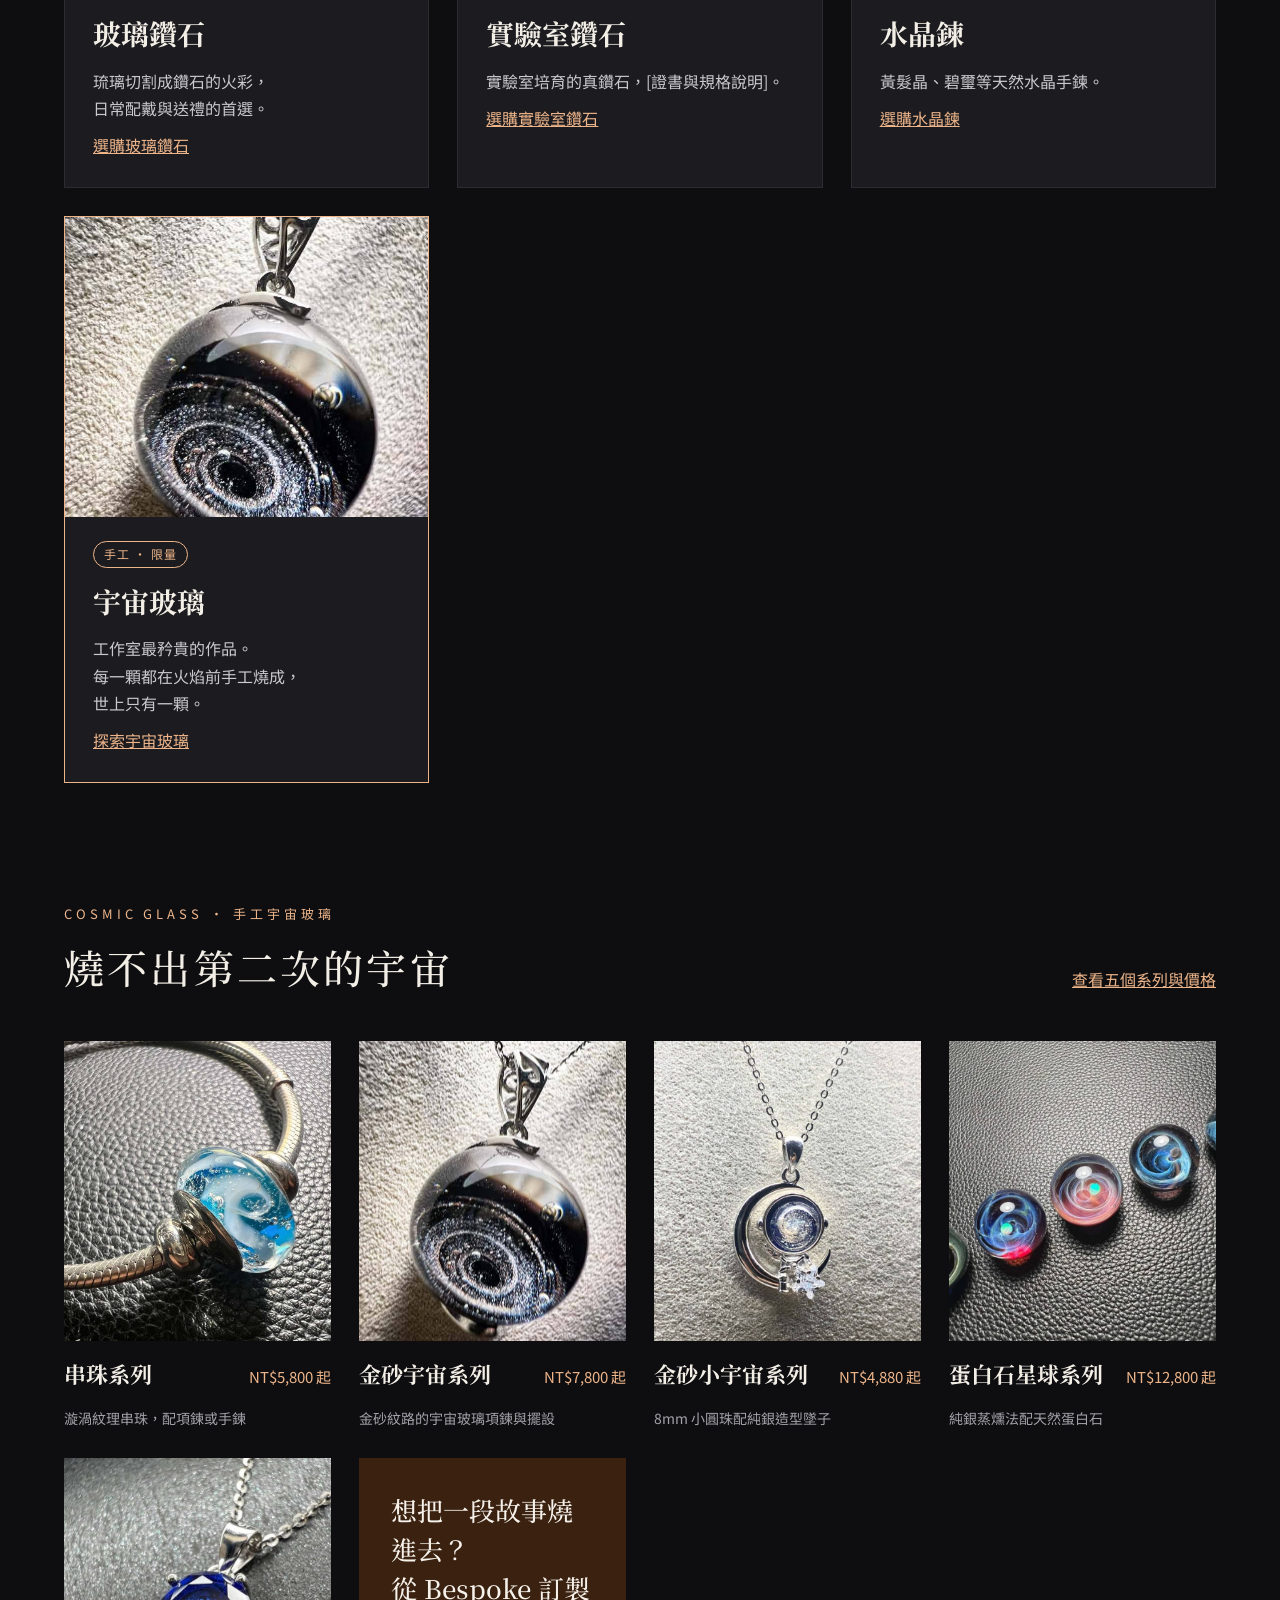
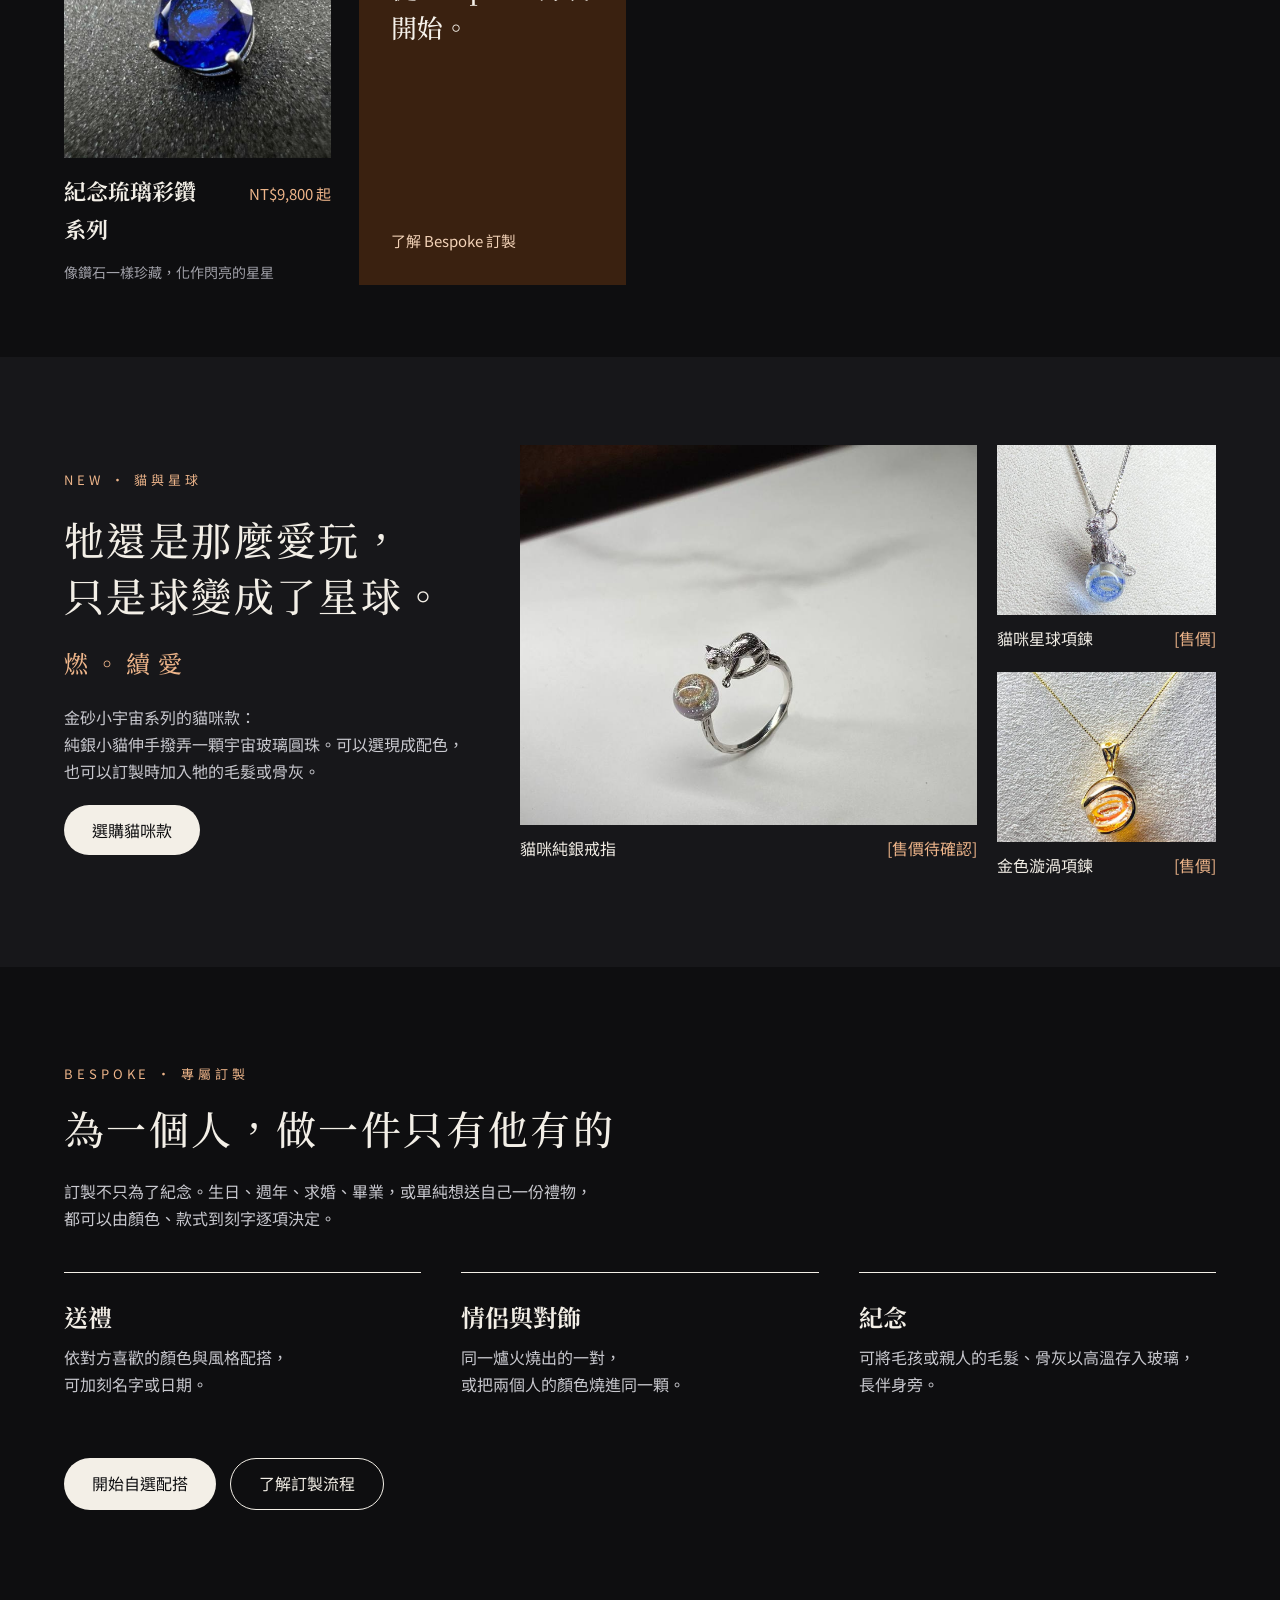
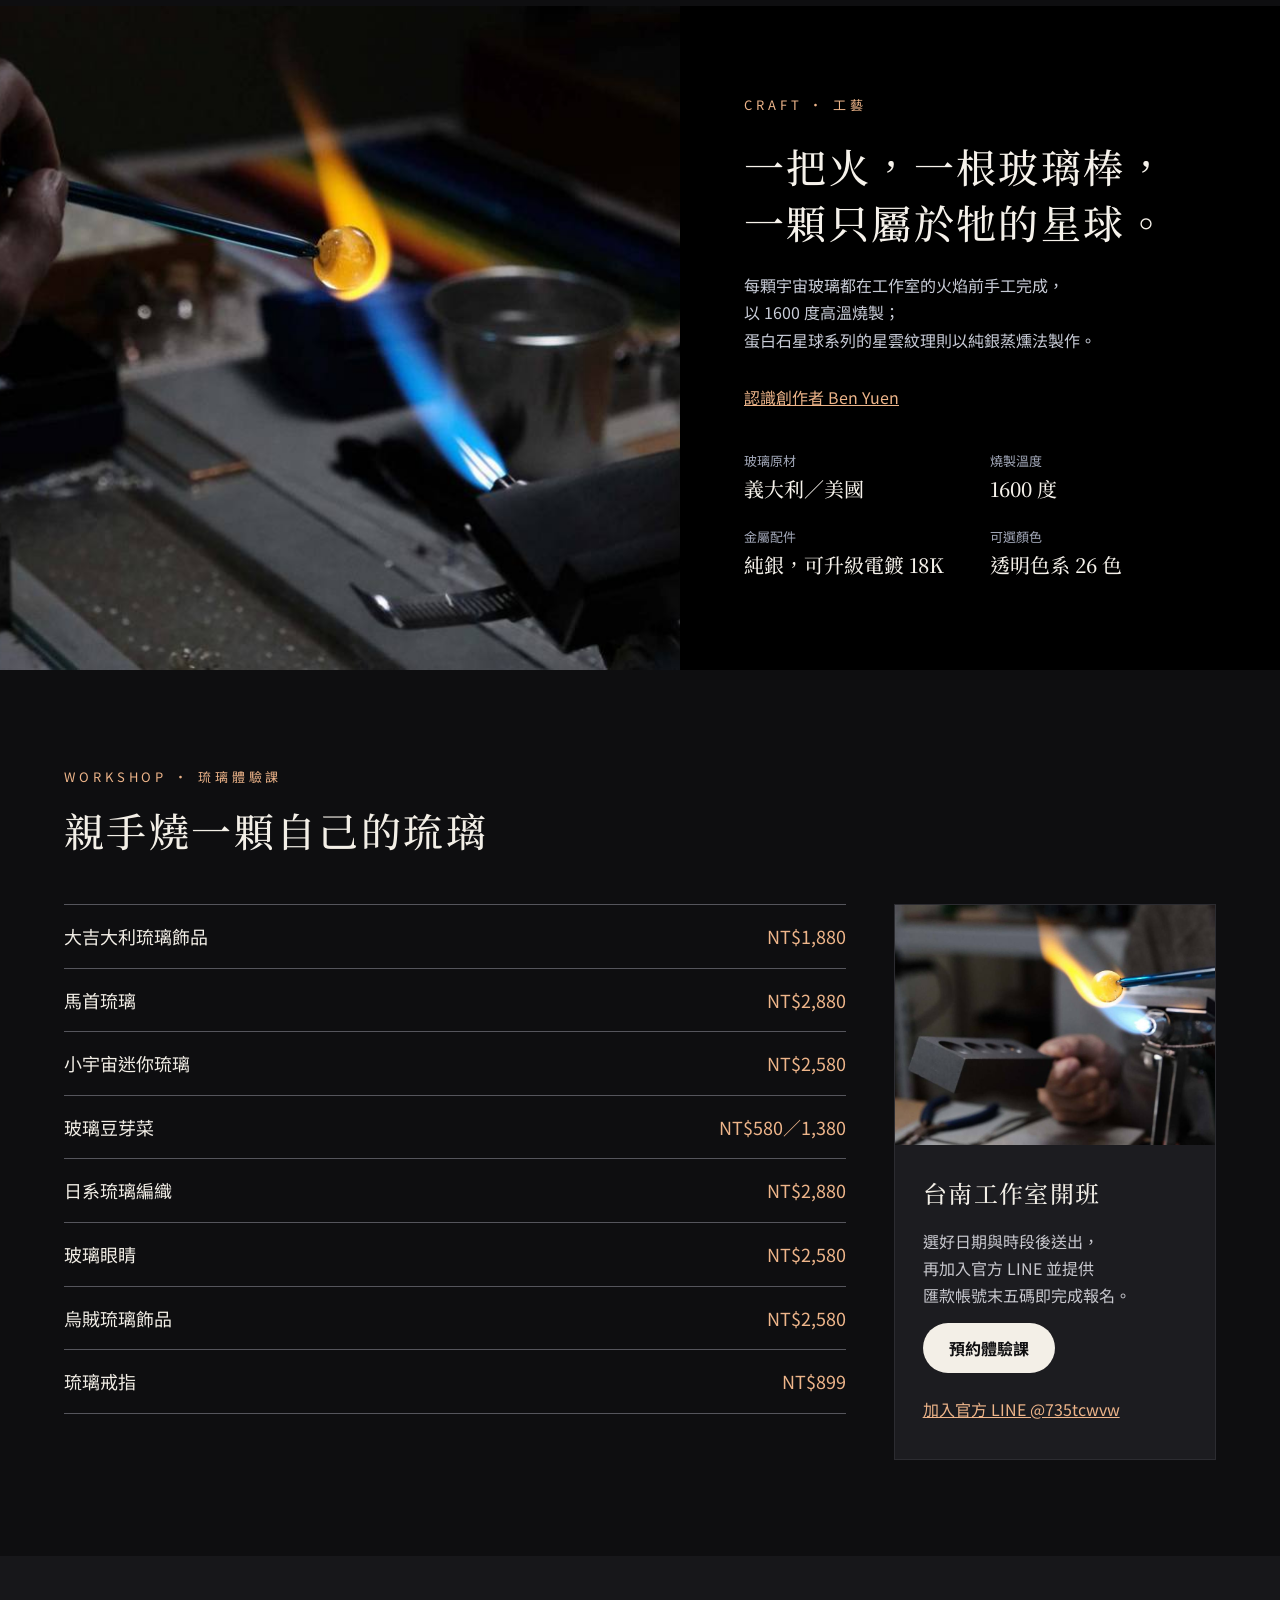
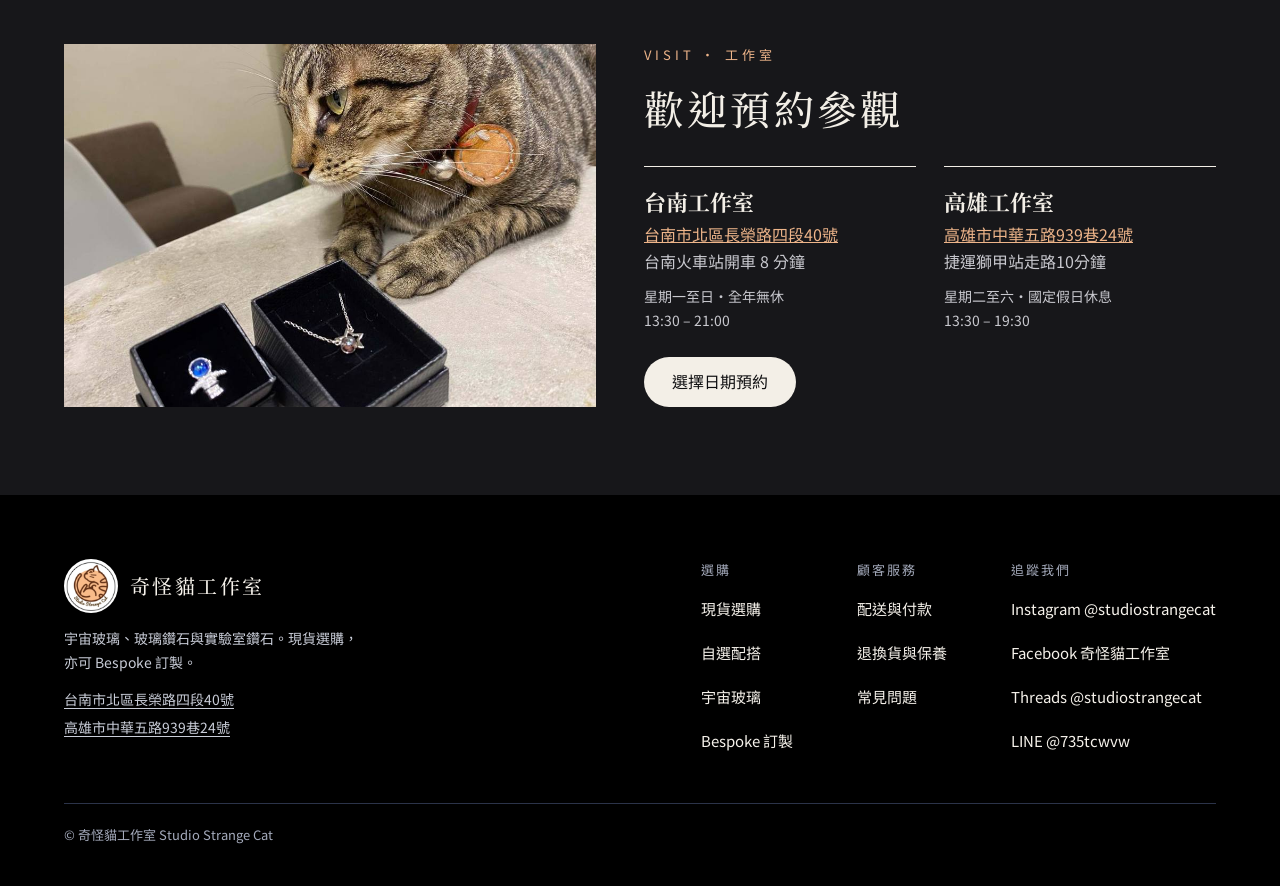
==== commit 80b17958: "Add the studio's own booking system Cloudflare Worker + D1 backend with separate calendars for Taina" ====
--- a/index.html
+++ b/index.html
@@ -231,12 +231,12 @@
 <div style="border-top: 1px solid var(--ink); padding-top: 16px">
 <div style="font-family: 'Noto Serif TC', serif; font-size: 22px; font-weight: 700">台南工作室</div>
 <div><a href="https://www.google.com/maps/search/?api=1&amp;query=台南市北區長榮路四段40號">台南市北區長榮路四段40號</a></div><div style="color: var(--soft)">台南火車站開車 8 分鐘</div>
-<div style="margin-top: 10px; font-size: 14px; color: var(--soft)">星期一至日・全年無休<br>13:30 – 20:00</div>
+<div style="margin-top: 10px; font-size: 14px; color: var(--soft)">星期一至日・全年無休<br>13:30 – 21:00</div>
 </div>
 <div style="border-top: 1px solid var(--ink); padding-top: 16px">
 <div style="font-family: 'Noto Serif TC', serif; font-size: 22px; font-weight: 700">高雄工作室</div>
 <div><a href="https://www.google.com/maps/search/?api=1&amp;query=高雄市中華五路939巷24號">高雄市中華五路939巷24號</a></div><div style="color: var(--soft)">捷運獅甲站走路10分鐘</div>
-<div style="margin-top: 10px; font-size: 14px; color: var(--soft)">星期二至六・國定假日休息<br>13:30 – 18:30</div>
+<div style="margin-top: 10px; font-size: 14px; color: var(--soft)">星期二至六・國定假日休息<br>13:30 – 19:30</div>
 </div>
 </div>
 <a href="visit.html" style="align-self: flex-start; display: inline-flex; align-items: center; min-height: 50px; padding: 0 28px; background: var(--ink); color: var(--on-ink); text-decoration: none; border-radius: 999px; font-weight: 500">選擇日期預約</a>
--- a/css/site.css
+++ b/css/site.css
@@ -342,6 +342,62 @@
 .price-list-night li span:last-child { color: #F6F2EB; }
 .note-list { margin: 0; padding-left: 20px; max-width: 760px; color: var(--soft); display: flex; flex-direction: column; gap: 10px; }
 
+/* Booking widget (js/booking.js) */
+.bk { display: flex; flex-direction: column; gap: 26px; }
+.bk-row { display: flex; justify-content: space-between; align-items: center; gap: 12px; }
+.bk-row .filter-title { margin: 0; }
+.bk-pager { display: flex; gap: 8px; }
+.bk-dates { display: grid; grid-template-columns: repeat(7, minmax(0, 1fr)); gap: 8px; margin-top: 12px; }
+.bk-date {
+  display: flex; flex-direction: column; align-items: center; gap: 2px;
+  min-height: 72px; padding: 8px 2px;
+  background: var(--card); color: var(--ink);
+  border: 1px solid var(--line2); border-radius: 8px;
+}
+.bk-date-week { font-size: 12px; color: var(--muted); }
+.bk-date-day { font-size: 17px; font-weight: 700; }
+.bk-date-note { font-size: 11px; min-height: 14px; color: var(--muted); }
+.bk-date[aria-pressed="true"] { background: var(--ink); color: var(--on-ink); border-color: var(--ink); }
+.bk-date[aria-pressed="true"] .bk-date-week { color: inherit; }
+.bk-date:disabled, .bk-time:disabled { opacity: 0.4; cursor: not-allowed; }
+.bk-form { display: grid; grid-template-columns: repeat(auto-fit, minmax(200px, 1fr)); gap: 18px; }
+.bk-input { display: flex; flex-direction: column; gap: 6px; }
+.bk-input label { font-weight: 700; }
+.bk-input input, .bk-input textarea, .bk-pay input, .admin-bar input, .admin-bar select {
+  min-height: 48px; padding: 0 12px; font-size: 16px; box-sizing: border-box;
+  border: 1px solid var(--line2); border-radius: 6px;
+}
+.bk-input textarea { padding: 12px; line-height: 1.6; resize: vertical; }
+.bk-input-wide, .bk-form .bk-error, .bk-submit { grid-column: 1 / -1; }
+.bk-submit {
+  min-height: 56px; padding: 0 28px; font-size: 17px; font-weight: 700;
+  border: 0; border-radius: 999px; background: var(--ink); color: var(--on-ink);
+}
+.bk-submit:disabled { opacity: 0.45; cursor: not-allowed; }
+.bk-hint { margin: 8px 0 0; color: var(--soft); font-size: 14px; }
+.bk-error { margin: 8px 0 0; color: #E0694F; }
+.bk-done { display: flex; flex-direction: column; gap: 10px; padding: 32px; background: var(--card); border: 1px solid var(--accent); }
+.bk-done p { margin: 0; color: var(--soft); }
+.bk-done-title { font-size: 28px; }
+.bk-code strong { font-size: 24px; letter-spacing: 0.12em; color: var(--accent); }
+.bk-pay { display: flex; flex-wrap: wrap; gap: 12px; margin-top: 8px; }
+.bk-pay input { width: 140px; letter-spacing: 0.2em; }
+.bk-pay .bk-submit { min-height: 48px; font-size: 16px; }
+.bk-line-link { font-weight: 500; }
+
+/* Studio admin page */
+.admin-bar { display: flex; flex-wrap: wrap; align-items: center; gap: 10px; margin-bottom: 20px; }
+.admin-date { font-size: 22px; margin: 32px 0 10px; }
+.admin-table { overflow-x: auto; border: 1px solid var(--line); }
+.admin-table table { border-collapse: collapse; width: 100%; font-size: 14px; white-space: nowrap; }
+.admin-table th, .admin-table td { padding: 10px 12px; text-align: left; border-bottom: 1px solid var(--line); }
+.admin-table th { color: var(--muted); font-weight: 500; }
+.admin-table tr.is-cancelled td { opacity: 0.45; text-decoration: line-through; }
+.admin-table tr.is-cancelled td.admin-actions { opacity: 1; text-decoration: none; }
+.admin-actions { display: flex; gap: 6px; }
+.admin-actions .chip { min-height: 36px; padding: 0 14px; font-size: 14px; }
+.admin-closures { list-style: none; padding: 0; display: flex; flex-direction: column; gap: 8px; }
+
 /* Booking */
 .booking { flex: 3 1 480px; min-width: 0; }
 #calendly { min-width: 280px; height: 720px; border: 1px solid var(--line); background: var(--card); }
@@ -368,6 +424,11 @@
   .site-header nav > * { flex-shrink: 0; }
   .summary { position: static; max-width: none; }
   .footer-addr { display: flex; flex-direction: column; gap: 6px; }
+  .bk-dates { gap: 5px; }
+  .bk-date { min-height: 64px; padding: 6px 0; border-radius: 6px; }
+  .bk-date-day { font-size: 13px; }
+  .bk-date-week, .bk-date-note { font-size: 10px; }
+  .bk-done { padding: 22px; }
   /* Series cards: keep the name whole and let the price drop below it. */
   div:has(> h2 + span) { flex-wrap: wrap; }
   article h2 { white-space: nowrap; }
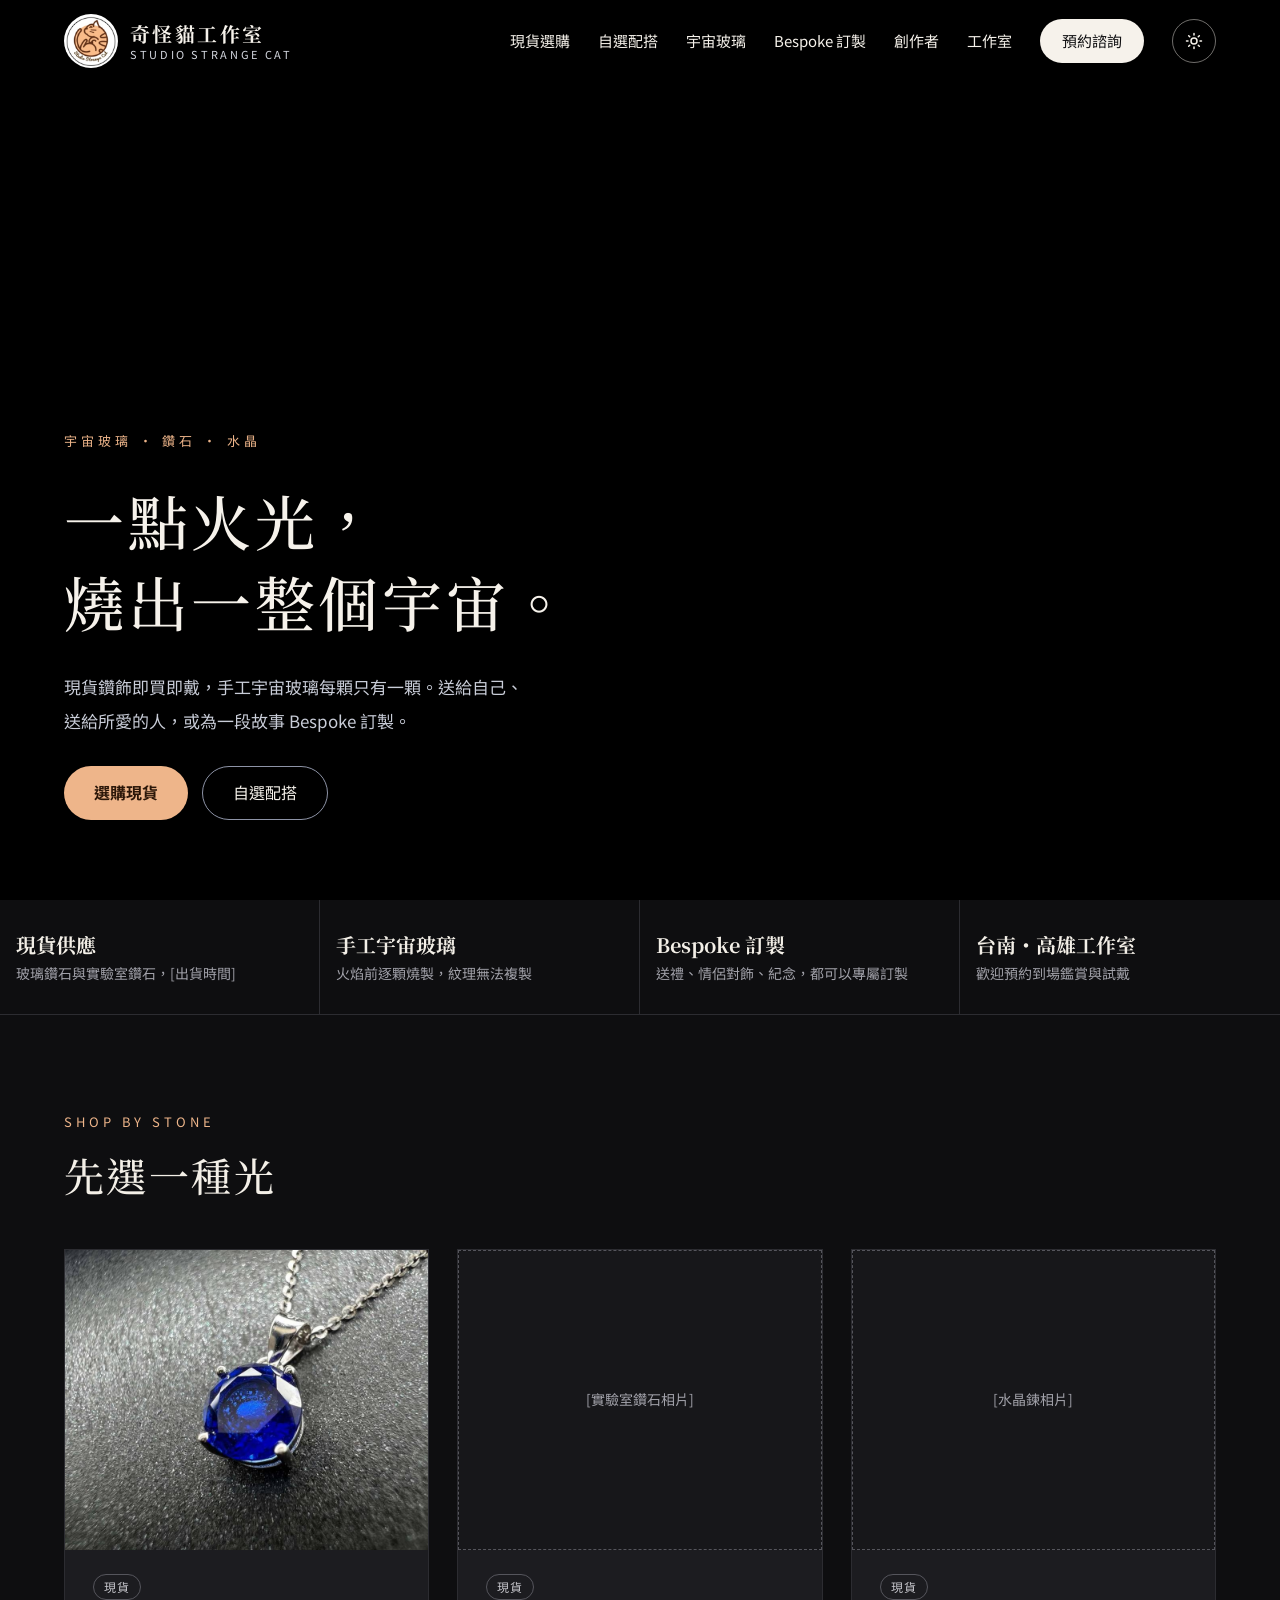
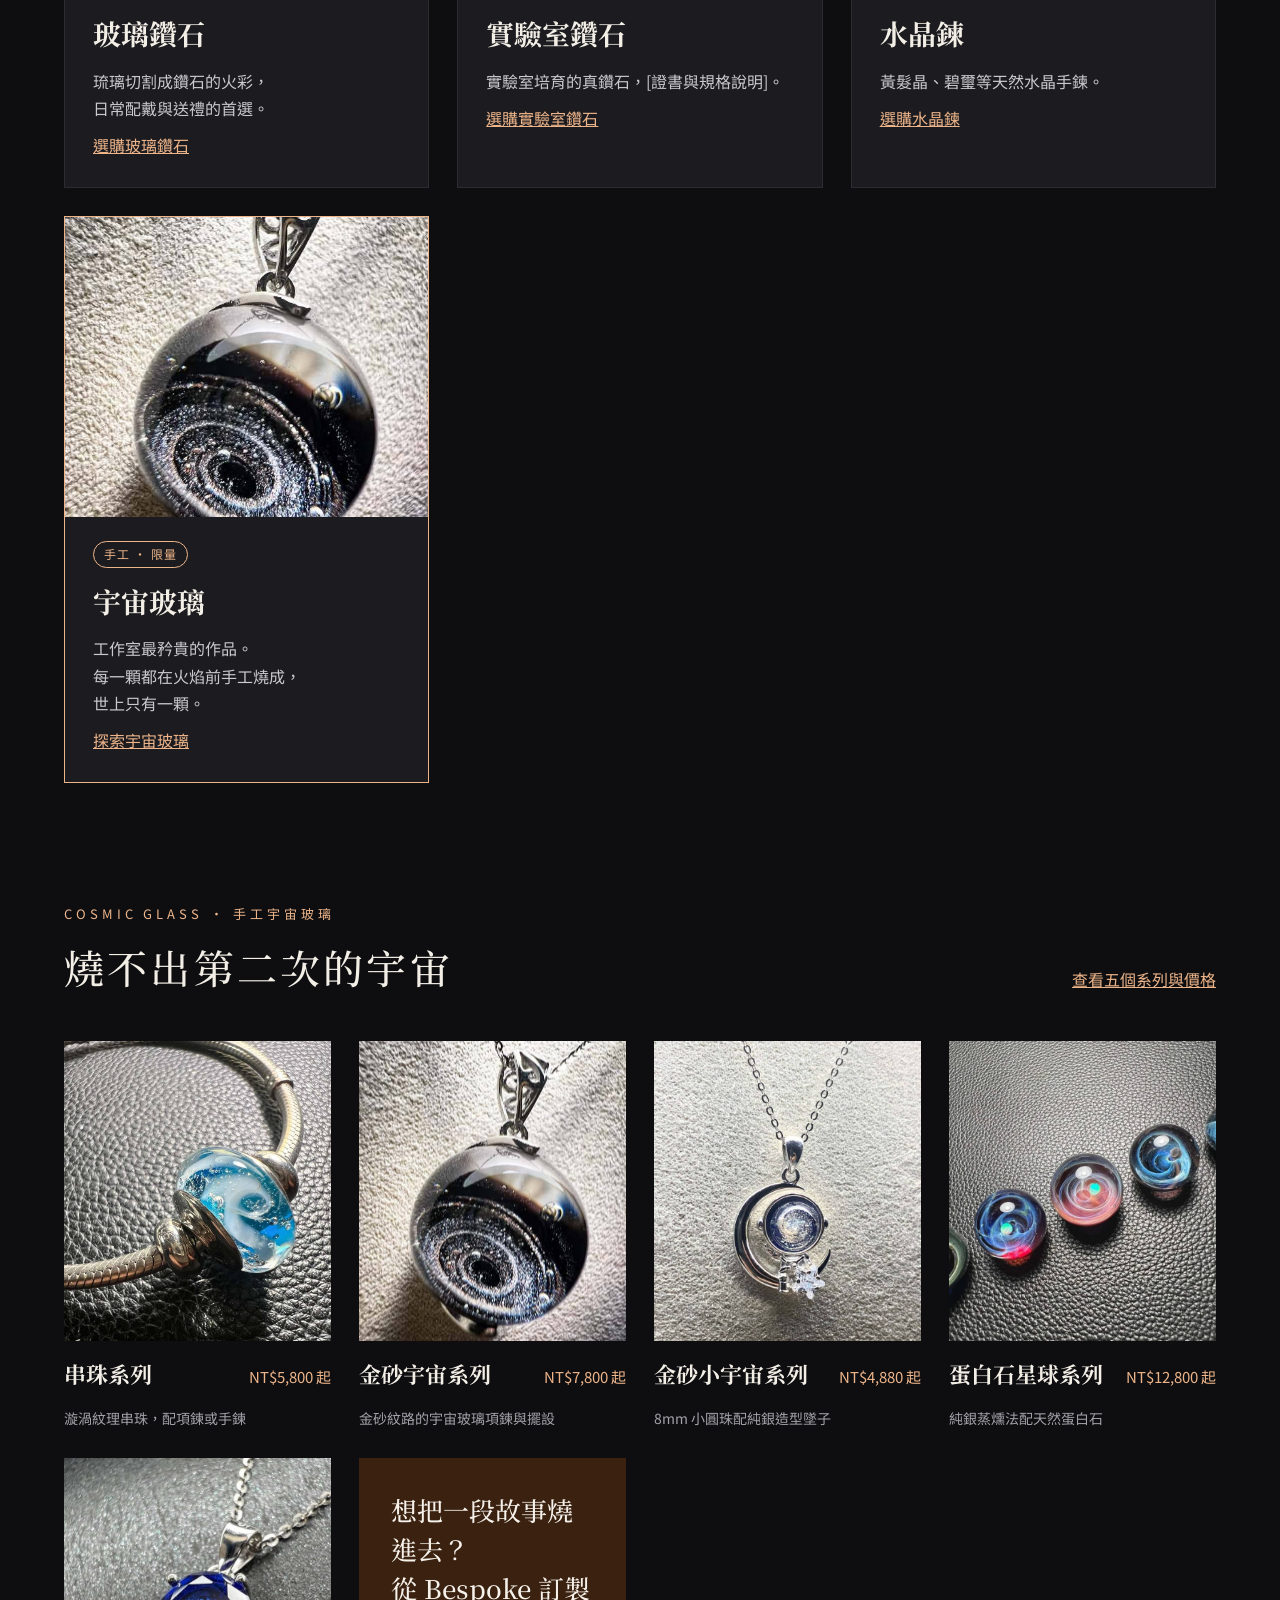
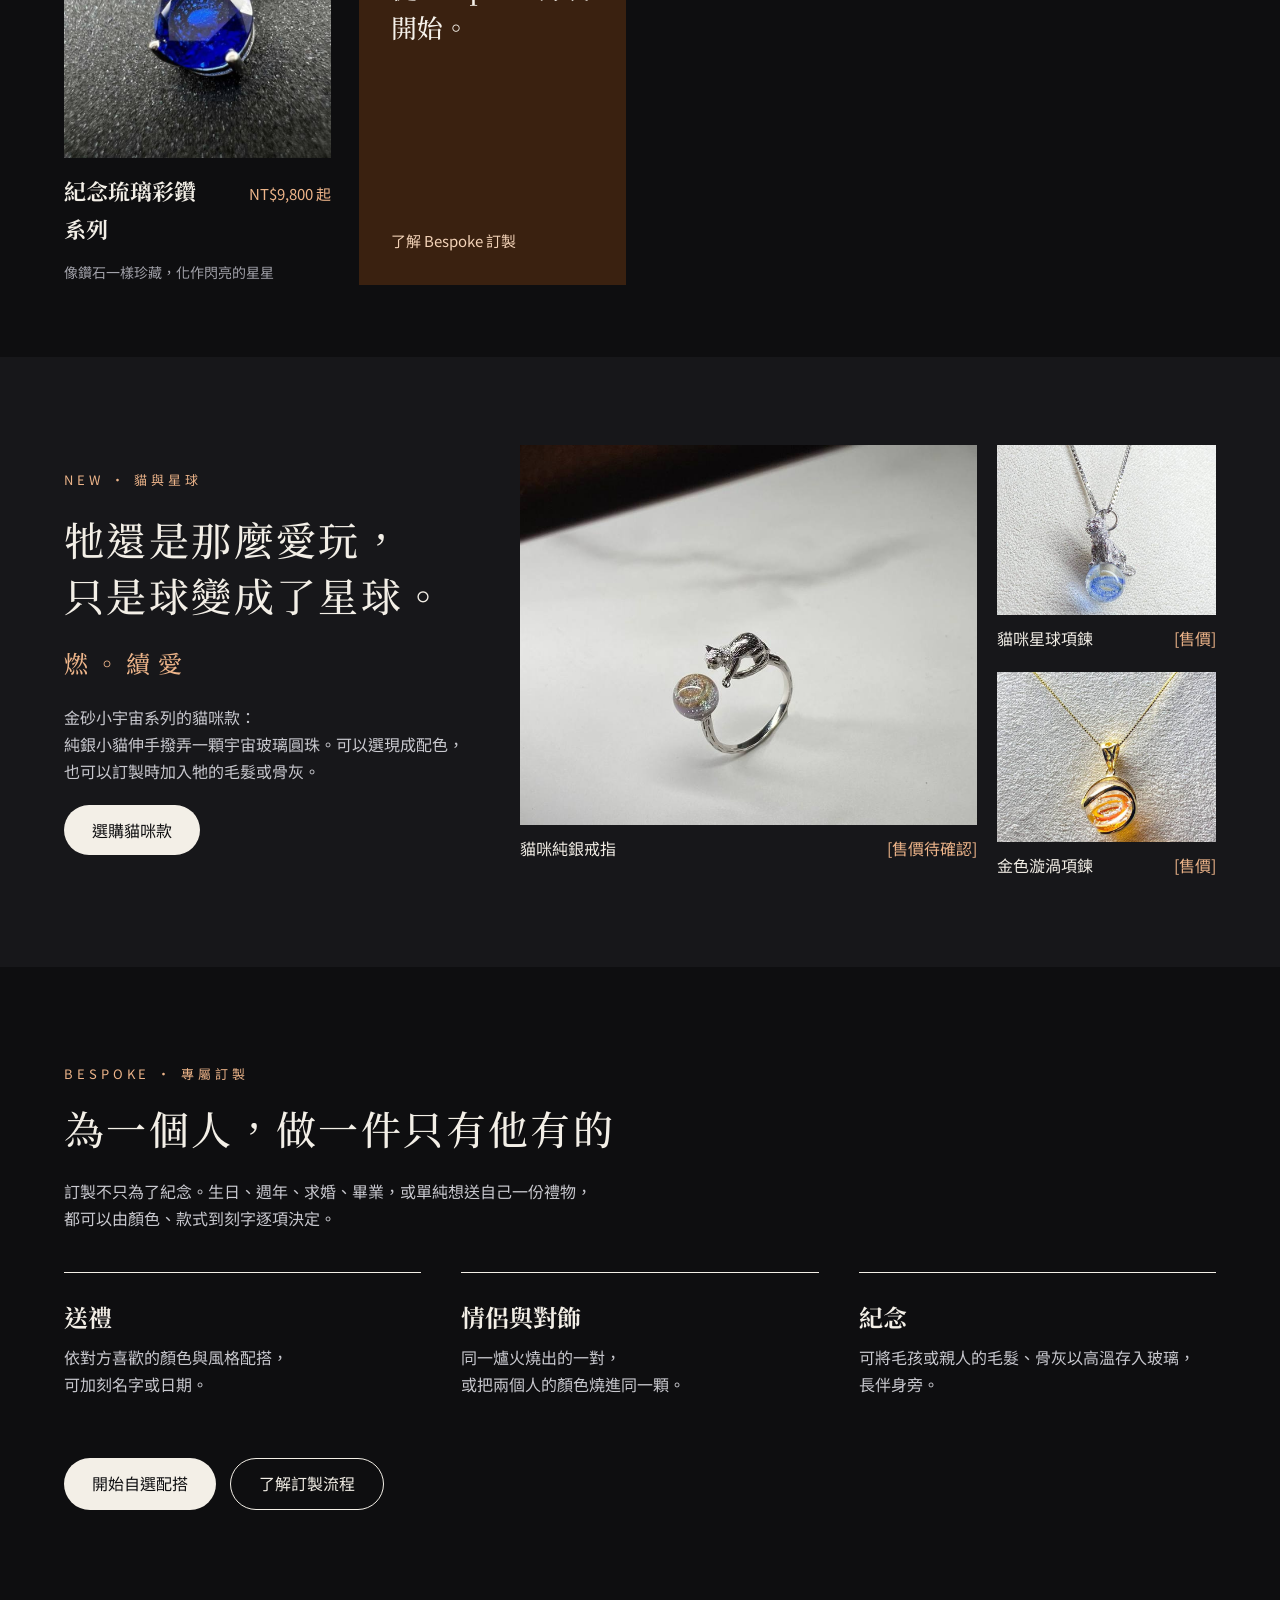
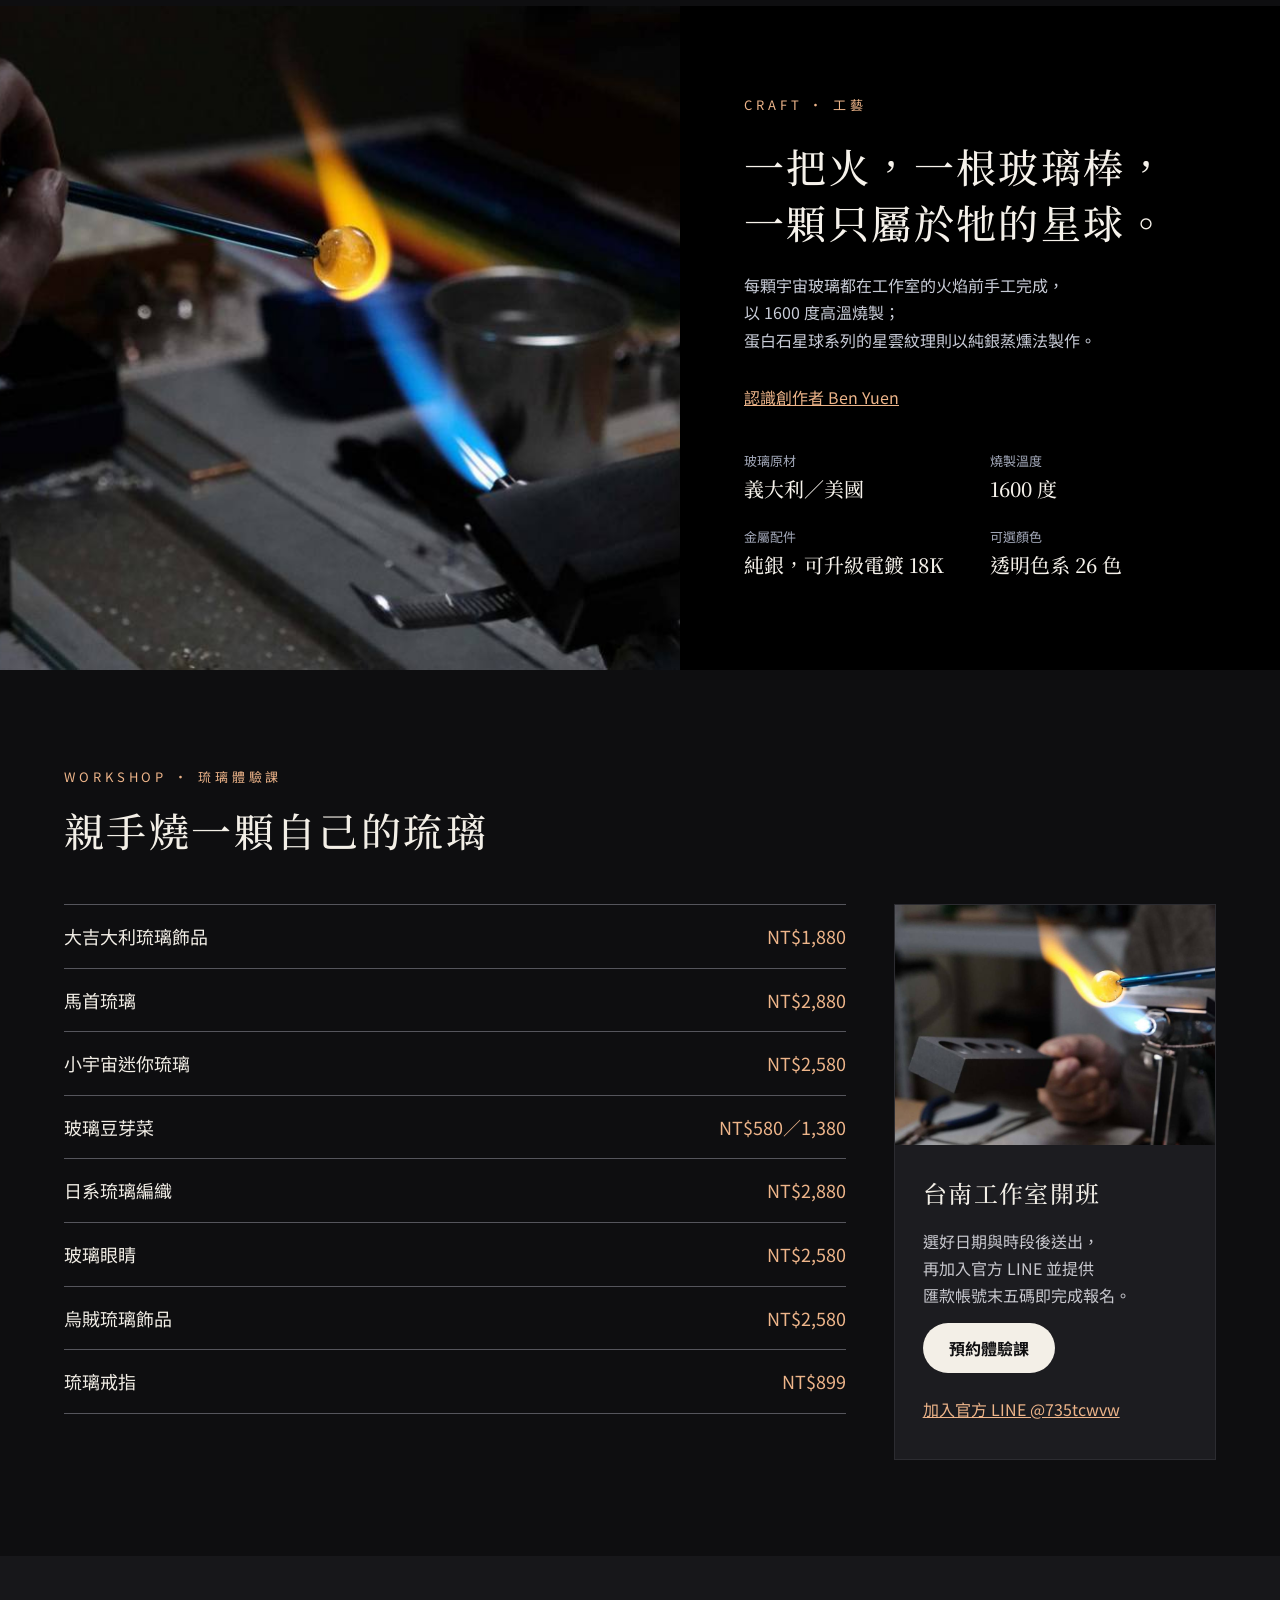
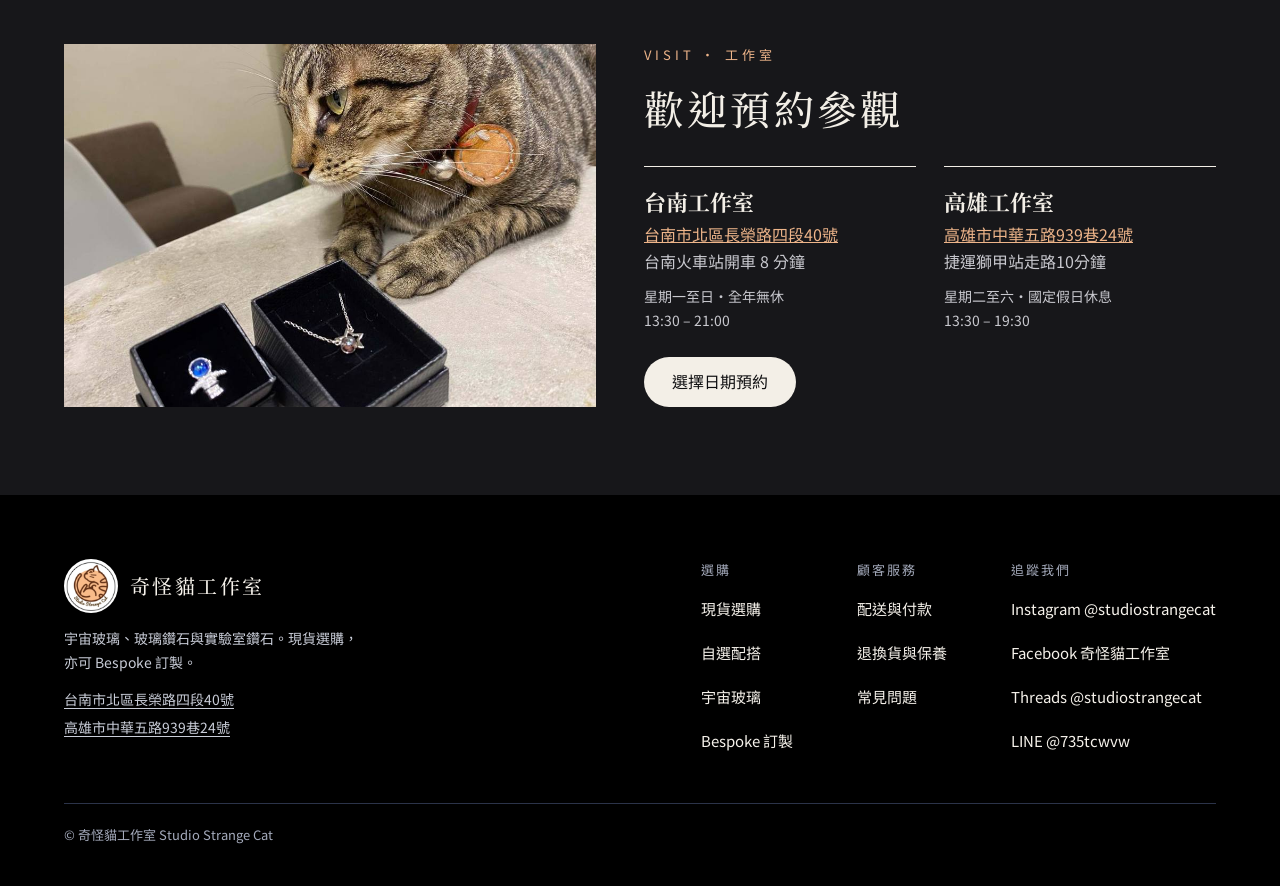
==== commit 1e6a46ba: "Add a proper favicon set and web manifest Co-Authored-By: Claude Opus 5.5 <noreply@anthropic.com> Cl" ====
--- a/index.html
+++ b/index.html
@@ -3,12 +3,27 @@
 <head>
 <meta charset="utf-8">
 <meta name="viewport" content="width=device-width, initial-scale=1">
-<title>奇怪貓工作室｜紀念琉璃訂製</title>
-<meta name="description" content="奇怪貓工作室：將毛孩的毛髮或骨灰以高溫存入琉璃，手工燒製獨一無二的紀念琉璃飾品。台南、高雄工作室。">
-<link rel="icon" href="assets/logo.png">
+<title>奇怪貓工作室｜宇宙玻璃・玻璃鑽石飾品與紀念琉璃訂製｜台南・高雄</title>
+<meta name="description" content="奇怪貓工作室 Studio Strange Cat：手工燒製的宇宙玻璃、玻璃鑽石與實驗室鑽石飾品，也可將毛髮或骨灰存入琉璃訂製紀念飾品。台南、高雄工作室，歡迎預約體驗課與到訪。">
+<link rel="canonical" href="https://fiveathree.github.io/strangecatstudio/">
+<meta property="og:type" content="website">
+<meta property="og:site_name" content="奇怪貓工作室 Studio Strange Cat">
+<meta property="og:locale" content="zh_TW">
+<meta property="og:title" content="奇怪貓工作室｜宇宙玻璃・玻璃鑽石飾品與紀念琉璃訂製｜台南・高雄">
+<meta property="og:description" content="奇怪貓工作室 Studio Strange Cat：手工燒製的宇宙玻璃、玻璃鑽石與實驗室鑽石飾品，也可將毛髮或骨灰存入琉璃訂製紀念飾品。台南、高雄工作室，歡迎預約體驗課與到訪。">
+<meta property="og:url" content="https://fiveathree.github.io/strangecatstudio/">
+<meta property="og:image" content="https://fiveathree.github.io/strangecatstudio/assets/galaxypendant.jpg">
+<meta name="twitter:card" content="summary_large_image">
+<link rel="icon" href="favicon.ico" sizes="48x48">
+<link rel="icon" type="image/png" sizes="32x32" href="assets/favicon-32.png">
+<link rel="icon" type="image/png" sizes="192x192" href="assets/icon-192.png">
+<link rel="apple-touch-icon" href="assets/apple-touch-icon.png">
+<link rel="manifest" href="site.webmanifest">
+<meta name="theme-color" content="#0E0E10">
 <script>try{if(localStorage.getItem('ssc-theme')==='light')document.documentElement.removeAttribute('data-theme')}catch(e){}</script>
 <link rel="preload" href="assets/fonts/sans-regular.woff" as="font" type="font/woff" crossorigin>
 <link rel="stylesheet" href="css/site.css">
+<script type="application/ld+json">{"@context": "https://schema.org", "@graph": [{"@type": "Organization", "@id": "https://fiveathree.github.io/strangecatstudio/#org", "name": "奇怪貓工作室", "alternateName": "Studio Strange Cat", "url": "https://fiveathree.github.io/strangecatstudio/", "logo": "https://fiveathree.github.io/strangecatstudio/assets/logo.png", "description": "奇怪貓工作室 Studio Strange Cat：手工燒製的宇宙玻璃、玻璃鑽石與實驗室鑽石飾品，也可將毛髮或骨灰存入琉璃訂製紀念飾品。台南、高雄工作室，歡迎預約體驗課與到訪。", "founder": {"@type": "Person", "name": "Ben Yuen"}, "sameAs": ["https://www.instagram.com/studiostrangecat/", "https://www.facebook.com/studiostrangecat", "https://www.threads.com/@studiostrangecat", "https://lin.ee/9DuIwy4"]}, {"@type": "WebSite", "name": "奇怪貓工作室", "url": "https://fiveathree.github.io/strangecatstudio/", "inLanguage": "zh-Hant-TW"}, {"@type": "JewelryStore", "name": "奇怪貓工作室 台南工作室", "image": "https://fiveathree.github.io/strangecatstudio/assets/studiocat.jpg", "url": "https://fiveathree.github.io/strangecatstudio/visit.html", "priceRange": "$$", "address": {"@type": "PostalAddress", "streetAddress": "長榮路四段40號", "addressLocality": "北區", "addressRegion": "台南市", "addressCountry": "TW"}, "openingHoursSpecification": [{"@type": "OpeningHoursSpecification", "dayOfWeek": ["Monday", "Tuesday", "Wednesday", "Thursday", "Friday", "Saturday", "Sunday"], "opens": "13:30", "closes": "21:00"}], "parentOrganization": {"@id": "https://fiveathree.github.io/strangecatstudio/#org"}}, {"@type": "JewelryStore", "name": "奇怪貓工作室 高雄工作室", "image": "https://fiveathree.github.io/strangecatstudio/assets/studiocat.jpg", "url": "https://fiveathree.github.io/strangecatstudio/visit.html", "priceRange": "$$", "address": {"@type": "PostalAddress", "streetAddress": "中華五路939巷24號", "addressLocality": "高雄市", "addressRegion": "高雄市", "addressCountry": "TW"}, "openingHoursSpecification": [{"@type": "OpeningHoursSpecification", "dayOfWeek": ["Tuesday", "Wednesday", "Thursday", "Friday", "Saturday"], "opens": "13:30", "closes": "19:30"}], "parentOrganization": {"@id": "https://fiveathree.github.io/strangecatstudio/#org"}}]}</script>
 </head>
 <body class="home">
 <div style="background: var(--bg); color: var(--ink); font-family: 'Noto Sans TC', sans-serif; font-size: 16px; line-height: 1.7">
@@ -279,6 +294,7 @@
 </footer>
 
 </div>
+<script src="js/config.js"></script>
 <script src="js/site.js"></script>
 </body>
 </html>
--- a/css/site.css
+++ b/css/site.css
@@ -42,6 +42,9 @@
   color-scheme: dark;
 }
 
+/* `hidden` must win even over rules that set display (flex bars, grids). */
+[hidden] { display: none !important; }
+
 html { scroll-behavior: smooth; }
 /* Line breaking for Chinese copy: avoid a lone character or punctuation mark
    on the last line, and keep short labels in one piece. */
@@ -226,8 +229,8 @@
 .filter-group { border-top: 1px solid var(--line); padding: 20px 0; }
 .result-bar { display: flex; justify-content: space-between; color: var(--muted); font-size: 14px; margin-bottom: 20px; }
 .p-grid { display: grid; grid-template-columns: repeat(auto-fill, minmax(220px, 1fr)); gap: 32px 24px; }
-.p-card { display: flex; flex-direction: column; gap: 6px; color: var(--ink); text-decoration: none; }
-.p-card:hover { color: var(--ink); }
+.p-card, .p-link { display: flex; flex-direction: column; gap: 6px; color: var(--ink); text-decoration: none; }
+.p-card:hover, .p-link:hover { color: var(--ink); }
 .p-card[hidden] { display: none; }
 .p-card img, .p-card .ph { width: 100%; height: 260px; object-fit: cover; display: flex; margin-bottom: 8px; }
 .p-card img { display: block; }
@@ -384,6 +387,8 @@
 .bk-pay input { width: 140px; letter-spacing: 0.2em; }
 .bk-pay .bk-submit { min-height: 48px; font-size: 16px; }
 .bk-line-link { font-weight: 500; }
+.bk-cal { align-self: flex-start; display: inline-flex; align-items: center; min-height: 48px; padding: 0 22px; border: 1px solid var(--ink); border-radius: 999px; color: var(--ink); text-decoration: none; font-weight: 500; margin-top: 6px; }
+.admin-cal { display: inline-flex; align-items: center; text-decoration: none; }
 
 /* Studio admin page */
 .admin-bar { display: flex; flex-wrap: wrap; align-items: center; gap: 10px; margin-bottom: 20px; }
@@ -446,3 +451,169 @@
 @media (prefers-reduced-motion: reduce) {
   html { scroll-behavior: auto; }
 }
+
+/* ---- Admin: tabs and products ---- */
+.admin-tabs { display: flex; gap: 8px; margin: 0 0 28px; padding-bottom: 16px; border-bottom: 1px solid var(--line); }
+.admin-form { padding: 24px; margin: 0 0 28px; background: var(--card); border: 1px solid var(--line2); display: flex; flex-direction: column; gap: 18px; }
+.admin-form select { min-height: 48px; padding: 0 12px; font-size: 16px; box-sizing: border-box; border: 1px solid var(--line2); border-radius: 6px; }
+.admin-check { display: flex; align-items: center; gap: 10px; min-height: 48px; align-self: end; }
+.admin-check input { width: 22px; height: 22px; }
+.admin-photo { display: flex; flex-wrap: wrap; align-items: center; gap: 16px; }
+.admin-photo img { width: 120px; height: 120px; object-fit: cover; }
+.admin-photo input { font-size: 16px; max-width: 100%; }
+.admin-danger { margin-left: auto; border-color: #E0694F; color: #E0694F; }
+.admin-products { display: flex; flex-direction: column; }
+.admin-product { display: flex; align-items: center; gap: 14px; padding: 12px 0; border-bottom: 1px solid var(--line); }
+.admin-product.is-hidden .admin-thumb, .admin-product.is-hidden .admin-product-info { opacity: 0.5; }
+.admin-thumb { flex: 0 0 64px; width: 64px; height: 64px; object-fit: cover; display: flex; align-items: center; justify-content: center; text-align: center; font-size: 11px; color: var(--muted); background: var(--card); }
+.admin-product-info { flex: 1 1 auto; min-width: 0; display: flex; flex-direction: column; font-size: 14px; color: var(--soft); }
+.admin-product-info strong { font-size: 16px; color: var(--ink); font-weight: 500; }
+.admin-flag { color: #E0694F; }
+/* ---- Shop: sold-out cards ---- */
+.p-card.is-soldout img, .p-card.is-soldout .ph { opacity: 0.45; }
+.badge-soldout { border-color: var(--muted); color: var(--muted); }
+
+/* ---- Shop: cart ---- */
+.p-buy { margin-top: 8px; min-height: 44px; border: 1px solid var(--ink); border-radius: 999px; background: transparent; color: var(--ink); font: inherit; font-weight: 500; cursor: pointer; }
+.p-buy:hover { background: var(--ink); color: var(--on-ink); }
+.cart-pill { position: fixed; right: 20px; bottom: 20px; z-index: 30; display: inline-flex; align-items: center; gap: 10px; min-height: 52px; padding: 0 24px; border-radius: 999px; background: var(--accent); color: #14110D; font-weight: 700; text-decoration: none; box-shadow: 0 6px 24px rgba(0, 0, 0, 0.35); }
+.cart-pill:hover { color: #14110D; }
+.cart-pill span { display: inline-flex; align-items: center; justify-content: center; min-width: 26px; height: 26px; padding: 0 6px; border-radius: 999px; background: #14110D; color: #fff; font-size: 14px; }
+.cart-items { display: flex; flex-direction: column; border-top: 1px solid var(--line); }
+.cart-item { display: grid; grid-template-columns: 72px 1fr auto; gap: 6px 14px; align-items: center; padding: 14px 0; border-bottom: 1px solid var(--line); }
+.cart-item img, .cart-item .ph { width: 72px; height: 72px; object-fit: cover; grid-row: span 2; font-size: 10px; }
+.cart-item-name { font-weight: 500; }
+.cart-item-price { color: var(--accent); white-space: nowrap; text-align: right; }
+.cart-item-problem { grid-column: 2 / -1; color: #E0694F; font-size: 14px; }
+.cart-qty { display: inline-flex; align-items: center; gap: 4px; }
+.cart-qty button { width: 40px; height: 40px; border: 1px solid var(--line2); border-radius: 50%; background: transparent; color: var(--ink); font-size: 18px; cursor: pointer; }
+.cart-qty output { min-width: 28px; text-align: center; }
+.cart-remove { justify-self: end; border: 0; background: none; color: var(--muted); font: inherit; font-size: 14px; text-decoration: underline; cursor: pointer; min-height: 40px; }
+.cart-total { margin: 0; display: flex; flex-direction: column; gap: 6px; }
+.cart-total div { display: flex; justify-content: space-between; color: var(--soft); }
+.cart-total dd { margin: 0; }
+.cart-total .cart-grand { padding-top: 10px; border-top: 1px solid var(--line); color: var(--ink); font-size: 20px; font-weight: 700; }
+.cart-lines { margin: 0; padding: 0; list-style: none; color: var(--soft); }
+/* ---- Admin: orders and customers ---- */
+.admin-tabs { flex-wrap: wrap; }
+.admin-order { padding: 16px 0; border-bottom: 1px solid var(--line); display: flex; flex-direction: column; gap: 8px; font-size: 14px; color: var(--soft); }
+.admin-order.is-cancelled { opacity: 0.5; }
+.admin-order-head { display: flex; flex-wrap: wrap; align-items: baseline; gap: 6px 14px; }
+.admin-order-head strong { font-size: 16px; color: var(--ink); letter-spacing: 0.06em; }
+.admin-order-head .badge-premium { margin-left: auto; }
+.admin-order ul { margin: 0; padding-left: 18px; }
+.admin-order .admin-bar { margin: 4px 0 0; }
+.admin-order .admin-bar input { min-height: 40px; flex: 1 1 160px; }
+.admin-order .chip { min-height: 40px; padding: 0 16px; font-size: 14px; }
+.admin-customer { cursor: pointer; }
+.admin-detail { padding: 20px; margin: 0 0 24px; background: var(--card); border: 1px solid var(--line2); display: flex; flex-direction: column; gap: 12px; font-size: 14px; color: var(--soft); }
+.admin-detail textarea { min-height: 80px; padding: 12px; font: inherit; font-size: 16px; border: 1px solid var(--line2); border-radius: 6px; }
+.admin-detail ul { margin: 0; padding-left: 18px; }
+
+/* ---- Admin: customers, points and report ---- */
+.admin-tag { margin-left: 8px; font-weight: 400; vertical-align: middle; }
+.admin-detail .bk-form { color: var(--ink); }
+.admin-tiles { display: grid; grid-template-columns: repeat(auto-fill, minmax(150px, 1fr)); gap: 12px; }
+.admin-tile { display: flex; flex-direction: column; gap: 4px; padding: 16px; background: var(--card); border: 1px solid var(--line); font-size: 13px; color: var(--muted); }
+.admin-tile strong { font-size: 22px; font-weight: 500; color: var(--ink); }
+.cart-points { padding: 16px; border: 1px solid var(--line2); display: flex; flex-direction: column; gap: 10px; }
+.cart-points .bk-pay { margin: 0; }
+.cart-check { display: flex; align-items: flex-start; gap: 10px; color: var(--soft); font-size: 14px; }
+.cart-check input { width: 20px; height: 20px; flex: 0 0 auto; margin-top: 2px; }
+
+/* ---- Admin: side menu layout ---- */
+.admin-body { margin: 0; background: var(--bg); color: var(--ink); font-family: 'Noto Sans TC', sans-serif; font-size: 15px; line-height: 1.7; }
+.admin-login { max-width: 360px; margin: 12vh auto 0; padding: 36px 28px; display: flex; flex-direction: column; gap: 12px; background: var(--card); border: 1px solid var(--line2); }
+.admin-login img { border-radius: 50%; align-self: center; }
+.admin-login .eyebrow, .admin-login h1 { text-align: center; margin: 0; }
+.admin-login h1 { font-size: 28px; margin-bottom: 12px; }
+.admin-login label { font-weight: 700; }
+.admin-login input { min-height: 48px; padding: 0 12px; font-size: 16px; border: 1px solid var(--line2); border-radius: 6px; }
+.admin-shell { display: grid; grid-template-columns: 232px minmax(0, 1fr); min-height: 100vh; }
+.admin-shell[hidden] { display: none; }
+.admin-side { position: sticky; top: 0; height: 100vh; overflow-y: auto; box-sizing: border-box; display: flex; flex-direction: column; padding: 20px 12px; background: var(--card); border-right: 1px solid var(--line); }
+.admin-brand { display: flex; align-items: center; gap: 12px; padding: 0 10px 18px; margin-bottom: 8px; border-bottom: 1px solid var(--line); color: var(--ink); text-decoration: none; }
+.admin-brand img { border-radius: 50%; }
+.admin-brand span { display: flex; flex-direction: column; line-height: 1.35; }
+.admin-brand strong { font-family: 'Noto Serif TC', serif; letter-spacing: 0.08em; }
+.admin-brand small { font-size: 12px; color: var(--muted); letter-spacing: 0.2em; }
+.admin-side nav { display: flex; flex-direction: column; gap: 2px; }
+.admin-nav-group { padding: 16px 12px 4px; font-size: 12px; letter-spacing: 0.2em; color: var(--muted); }
+.admin-nav { display: flex; align-items: center; justify-content: space-between; gap: 8px; width: 100%; min-height: 42px; padding: 0 12px; border: 0; border-radius: 8px; background: transparent; color: var(--soft); font: inherit; text-align: left; cursor: pointer; }
+.admin-nav:hover { color: var(--ink); background: var(--bg); }
+.admin-nav[aria-pressed="true"] { background: var(--ink); color: var(--on-ink); font-weight: 500; }
+.admin-count { min-width: 22px; padding: 0 6px; border-radius: 999px; background: var(--accent); color: #14110D; font-size: 12px; font-weight: 700; text-align: center; line-height: 22px; }
+.admin-side-foot { margin-top: auto; padding-top: 16px; border-top: 1px solid var(--line); display: flex; flex-direction: column; gap: 2px; }
+.admin-main { min-width: 0; padding: 0 36px 80px; }
+.admin-top { position: sticky; top: 0; z-index: 5; display: flex; flex-wrap: wrap; align-items: baseline; gap: 4px 20px; padding: 22px 0 16px; margin-bottom: 24px; background: var(--bg); border-bottom: 1px solid var(--line); }
+.admin-top h1 { margin: 0; font-size: 28px; }
+.admin-top-note { color: var(--muted); font-size: 14px; }
+.admin-menu { display: none; }
+.admin-h2 { margin: 0 0 10px; font-family: 'Noto Serif TC', serif; font-size: 20px; font-weight: 500; letter-spacing: 0.06em; }
+.admin-group { display: flex; align-items: baseline; gap: 12px; margin: 28px 0 0; padding-bottom: 8px; border-bottom: 1px solid var(--line2); }
+.admin-group span { font-family: 'Noto Sans TC', sans-serif; font-size: 13px; color: var(--muted); letter-spacing: 0; }
+.admin-cols { display: grid; grid-template-columns: repeat(auto-fit, minmax(260px, 1fr)); gap: 28px; margin-top: 32px; }
+.admin-cols-2 { margin-top: 0; }
+.admin-plain { display: flex; flex-direction: column; font-size: 14px; color: var(--soft); }
+.admin-plain div { padding: 10px 0; border-bottom: 1px solid var(--line); }
+.admin-plain p { margin: 0; color: var(--muted); }
+button.admin-tile { font: inherit; text-align: left; cursor: pointer; }
+button.admin-tile:hover { border-color: var(--ink); }
+.admin-tile.is-on { border-color: var(--accent); }
+.admin-tile.is-on strong { color: var(--accent); }
+.admin-product-price { flex: 0 0 110px; text-align: right; color: var(--accent); white-space: nowrap; }
+.admin-product-state { flex: 0 0 120px; font-size: 14px; color: var(--soft); white-space: nowrap; }
+.admin-cats { display: flex; flex-direction: column; }
+.admin-cat { display: flex; align-items: center; gap: 8px; padding: 8px 0; border-bottom: 1px solid var(--line); font-size: 14px; color: var(--muted); }
+.admin-cat input { flex: 1 1 120px; min-width: 0; min-height: 40px; padding: 0 10px; font-size: 16px; border: 1px solid var(--line2); border-radius: 6px; }
+.admin-cat span { flex: 0 0 44px; white-space: nowrap; }
+.admin-cat .chip { min-height: 40px; padding: 0 12px; font-size: 14px; }
+.admin-cat .admin-danger { margin-left: 0; }
+.admin-icon { width: 40px; padding: 0 !important; justify-content: center; }
+.chip:disabled { opacity: 0.35; cursor: not-allowed; }
+.admin-main .admin-tabs { display: none; }
+@media (max-width: 860px) {
+  .admin-shell { display: block; }
+  .admin-side { position: fixed; z-index: 20; left: 0; top: 0; width: 248px; transform: translateX(-100%); transition: transform 0.2s; box-shadow: 8px 0 32px rgba(0, 0, 0, 0.4); }
+  .admin-side.is-open { transform: none; }
+  .admin-main { padding: 0 16px 64px; }
+  .admin-top { align-items: center; padding: 12px 0; }
+  .admin-top h1 { font-size: 22px; }
+  .admin-top-note { flex-basis: 100%; }
+  .admin-menu { display: inline-flex; flex-direction: column; justify-content: center; gap: 5px; width: 44px; height: 44px; padding: 0 11px; border: 1px solid var(--line2); border-radius: 8px; background: transparent; cursor: pointer; }
+  .admin-menu span { height: 2px; background: var(--ink); }
+  .admin-product { flex-wrap: wrap; }
+  .admin-product-price, .admin-product-state { flex: 0 0 auto; text-align: left; order: 5; }
+  .admin-product-price { margin-left: 78px; }
+  .admin-cat { flex-wrap: wrap; }
+  .admin-cat input { flex-basis: 100%; }
+}
+@media (prefers-reduced-motion: reduce) { .admin-side { transition: none; } }
+
+/* ---- Admin: accounts, promos, product extras ---- */
+.admin-who { padding: 0 12px 10px; font-size: 13px; color: var(--muted); }
+.admin-options { display: flex; flex-direction: column; gap: 8px; }
+.admin-option { display: grid; grid-template-columns: minmax(110px, 1fr) 3fr; gap: 8px; }
+.admin-gallery-item { display: inline-flex; flex-direction: column; align-items: center; }
+.admin-gallery-item img { width: 88px; height: 88px; }
+.admin-table td { white-space: normal; }
+.admin-table td.admin-actions { white-space: nowrap; }
+#au-list td:last-child { max-width: 460px; word-break: break-all; color: var(--muted); font-size: 13px; }
+[data-owner][hidden] { display: none; }
+
+/* ---- Product page ---- */
+.item { display: grid; grid-template-columns: minmax(0, 1.1fr) minmax(0, 1fr); gap: 48px; margin-top: 16px; align-items: start; }
+.item-photos img#item-photo, .item-photos .ph { width: 100%; aspect-ratio: 1; object-fit: cover; display: block; }
+.item-photos .ph { display: flex; }
+.item-thumbs { display: flex; flex-wrap: wrap; gap: 8px; margin-top: 10px; }
+.item-thumb { padding: 0; border: 2px solid transparent; background: none; cursor: pointer; }
+.item-thumb[aria-pressed="true"] { border-color: var(--accent); }
+.item-thumb img { width: 72px; height: 72px; object-fit: cover; display: block; }
+.item-info { display: flex; flex-direction: column; gap: 14px; }
+.item-info h1 { font-size: 34px; margin: 0; }
+.item-price { margin: 0; font-size: 24px; color: var(--accent); }
+.item-was { margin-left: 10px; font-size: 0.75em; color: var(--muted); }
+.item-ask { display: inline-flex; align-items: center; justify-content: center; text-decoration: none; }
+.item-ask:hover { color: var(--on-ink); }
+.item-desc { margin: 8px 0 0; padding-top: 20px; border-top: 1px solid var(--line); color: var(--soft); white-space: pre-line; }
+@media (max-width: 760px) { .item { grid-template-columns: 1fr; gap: 24px; } .item-info h1 { font-size: 28px; } }
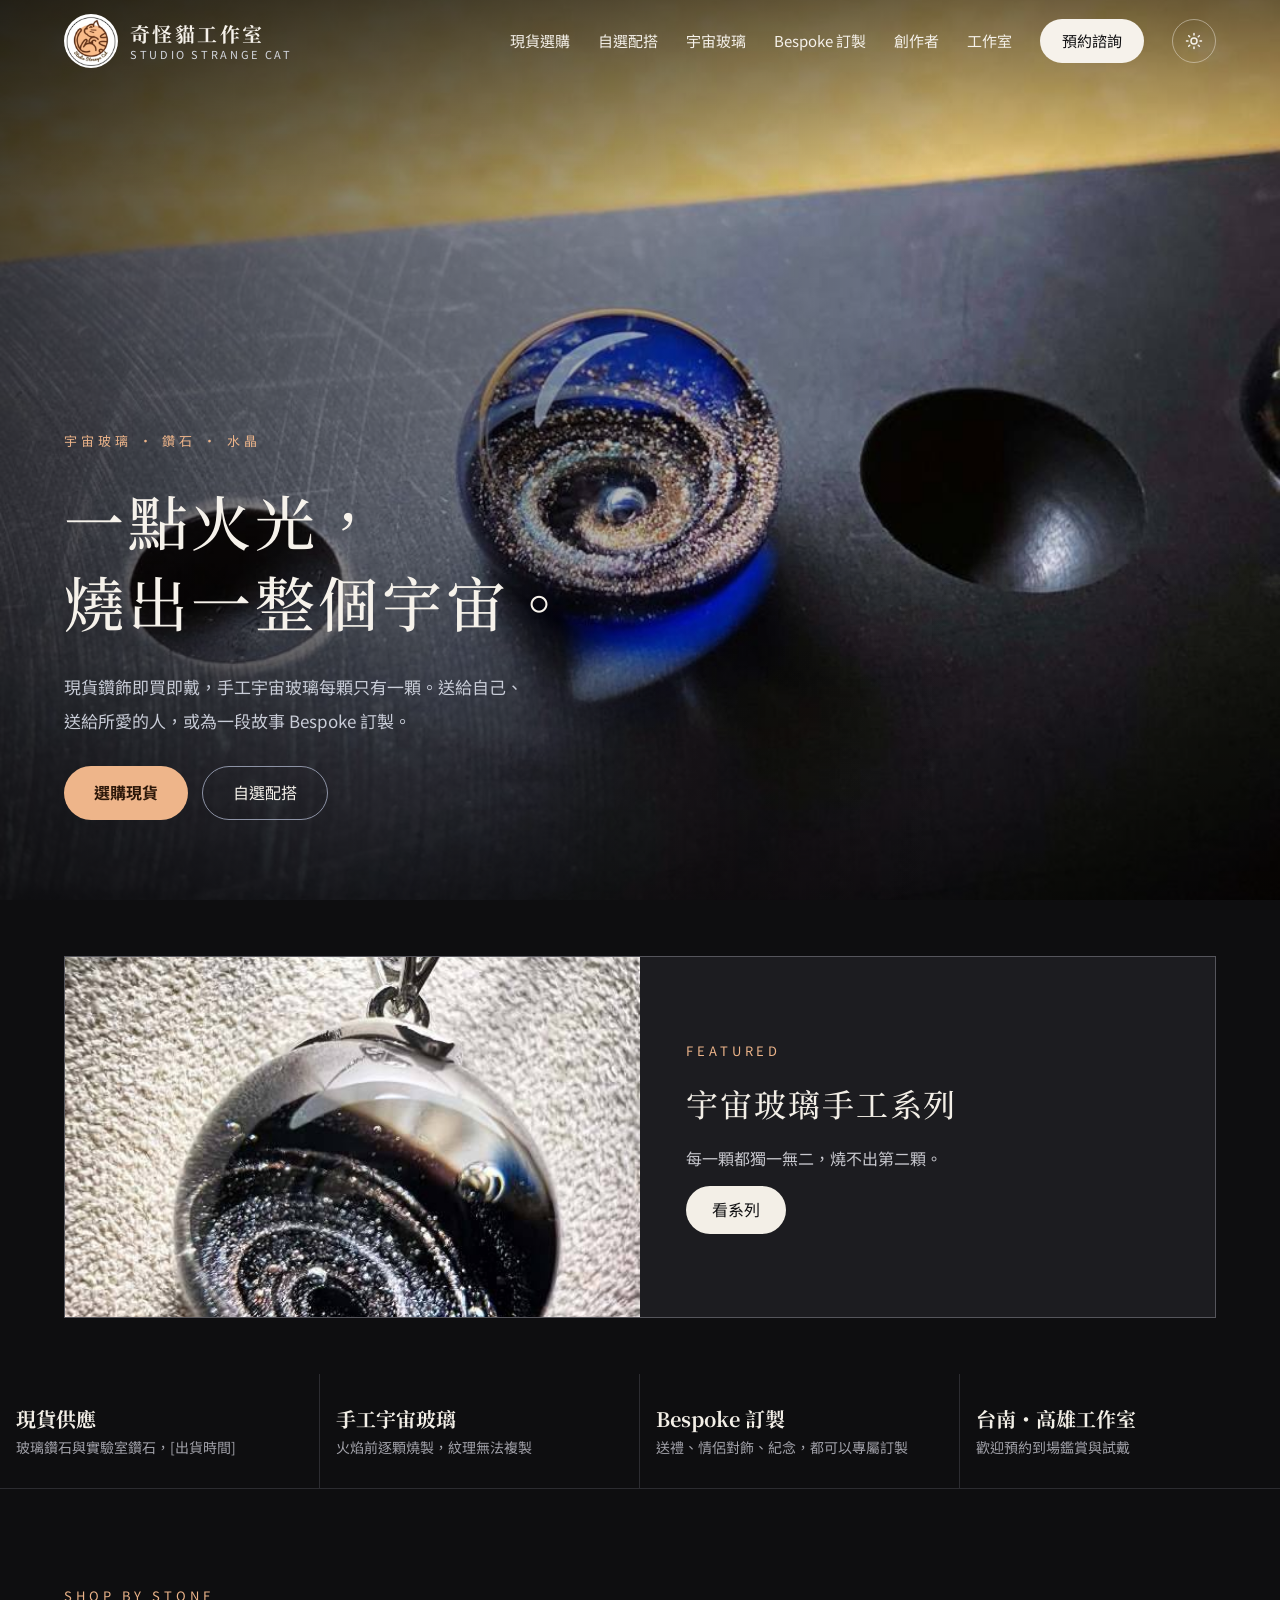
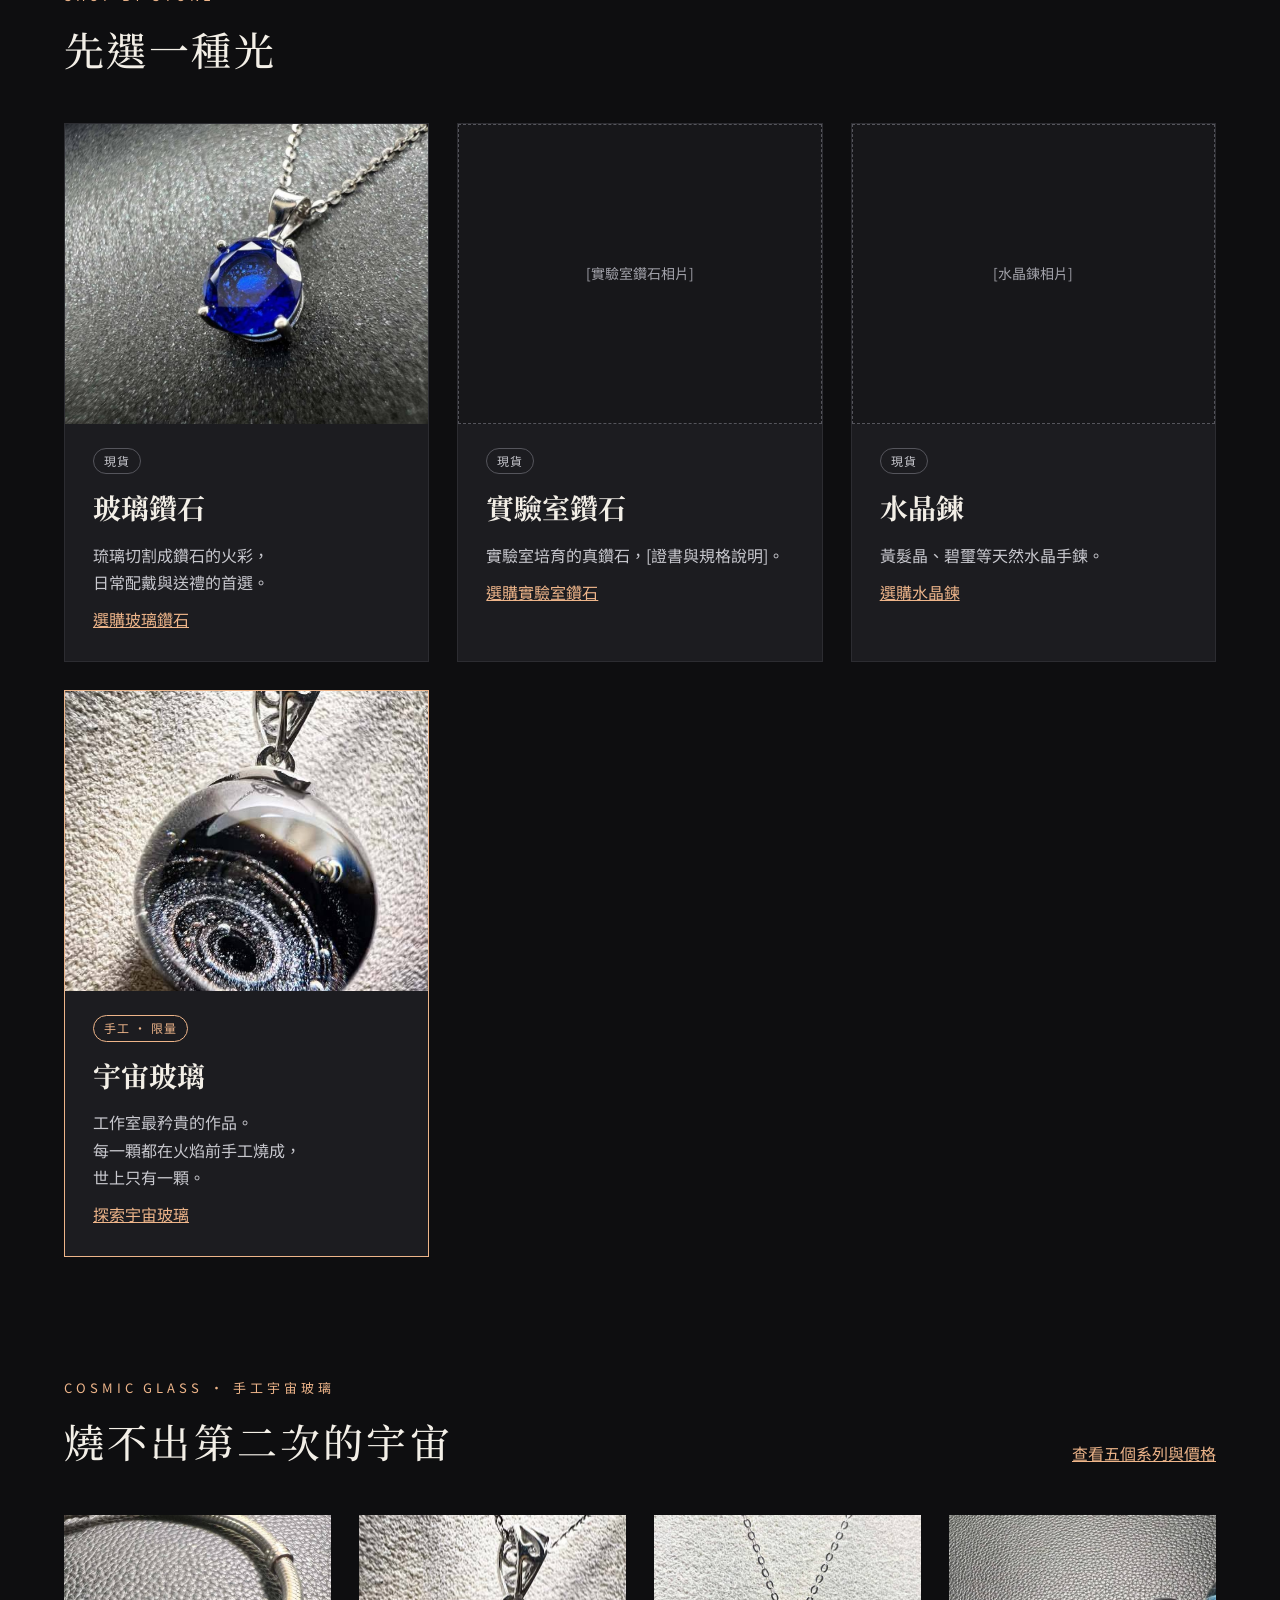
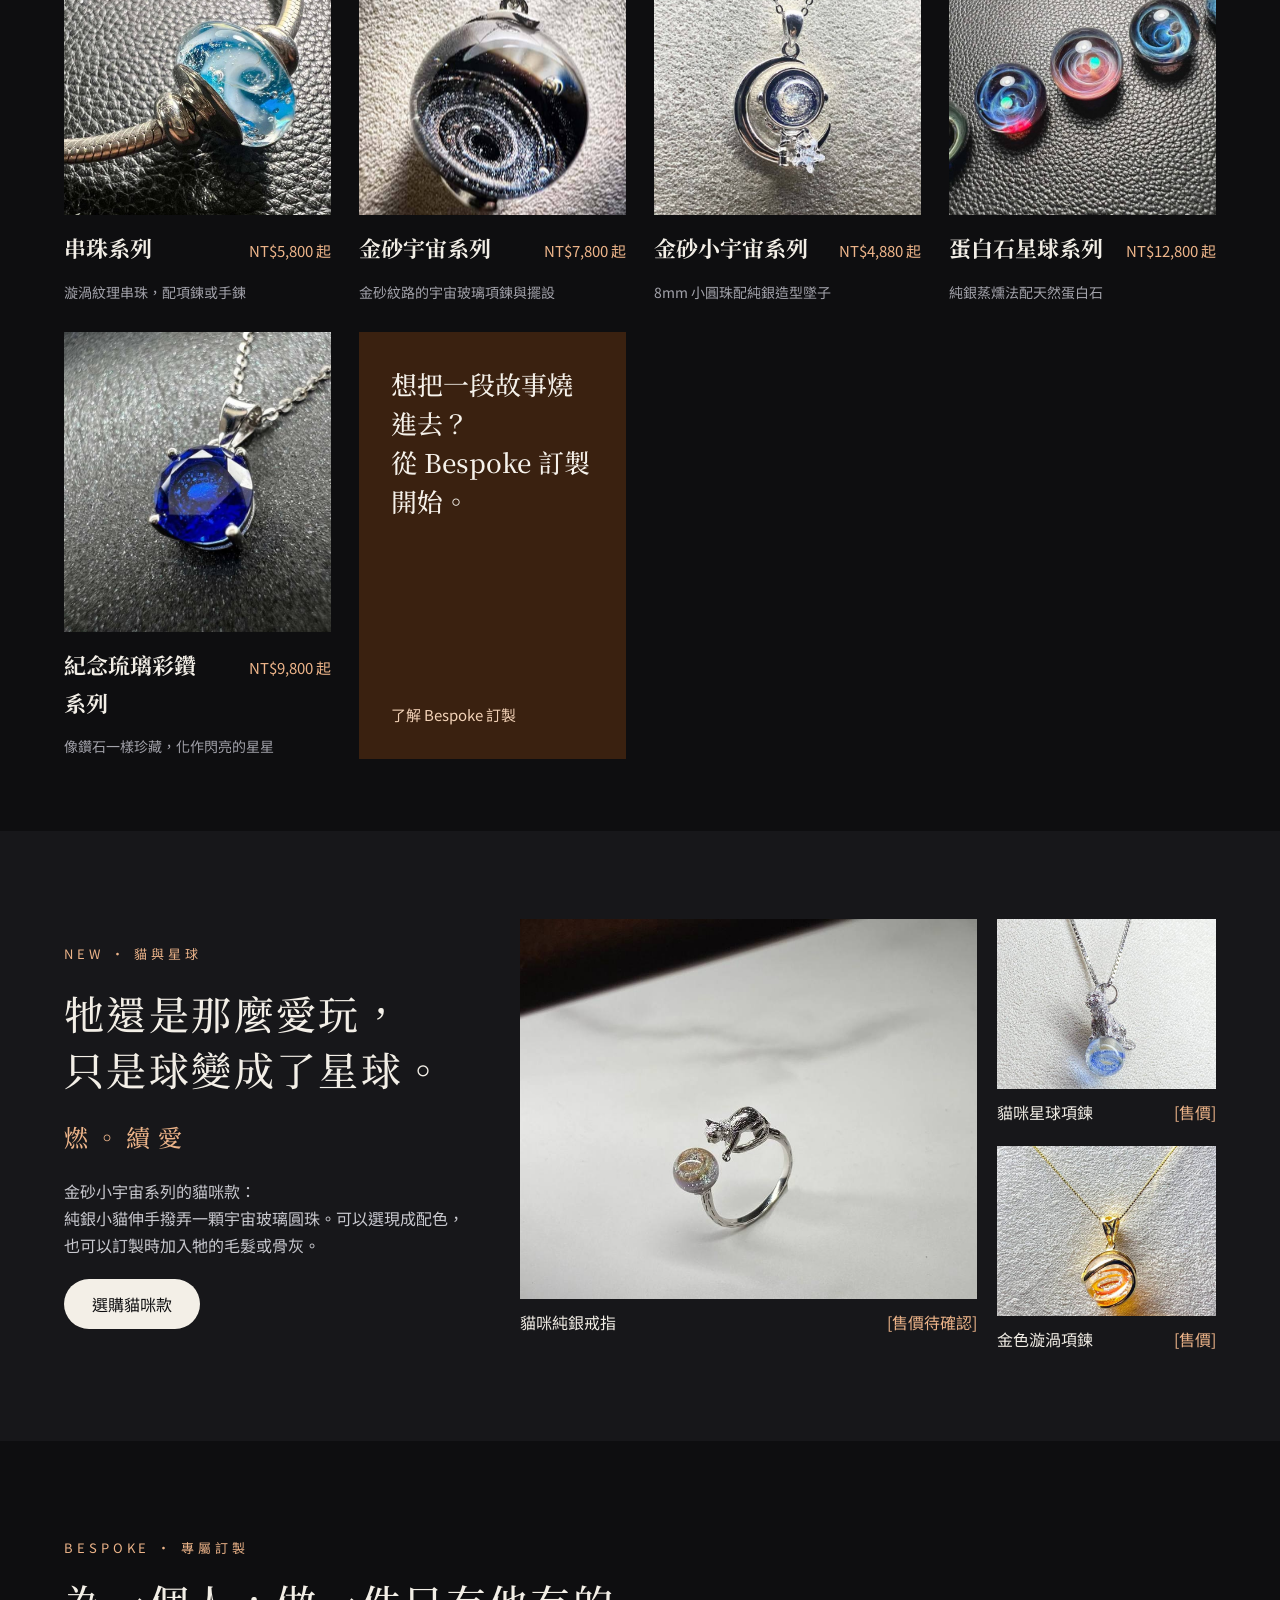
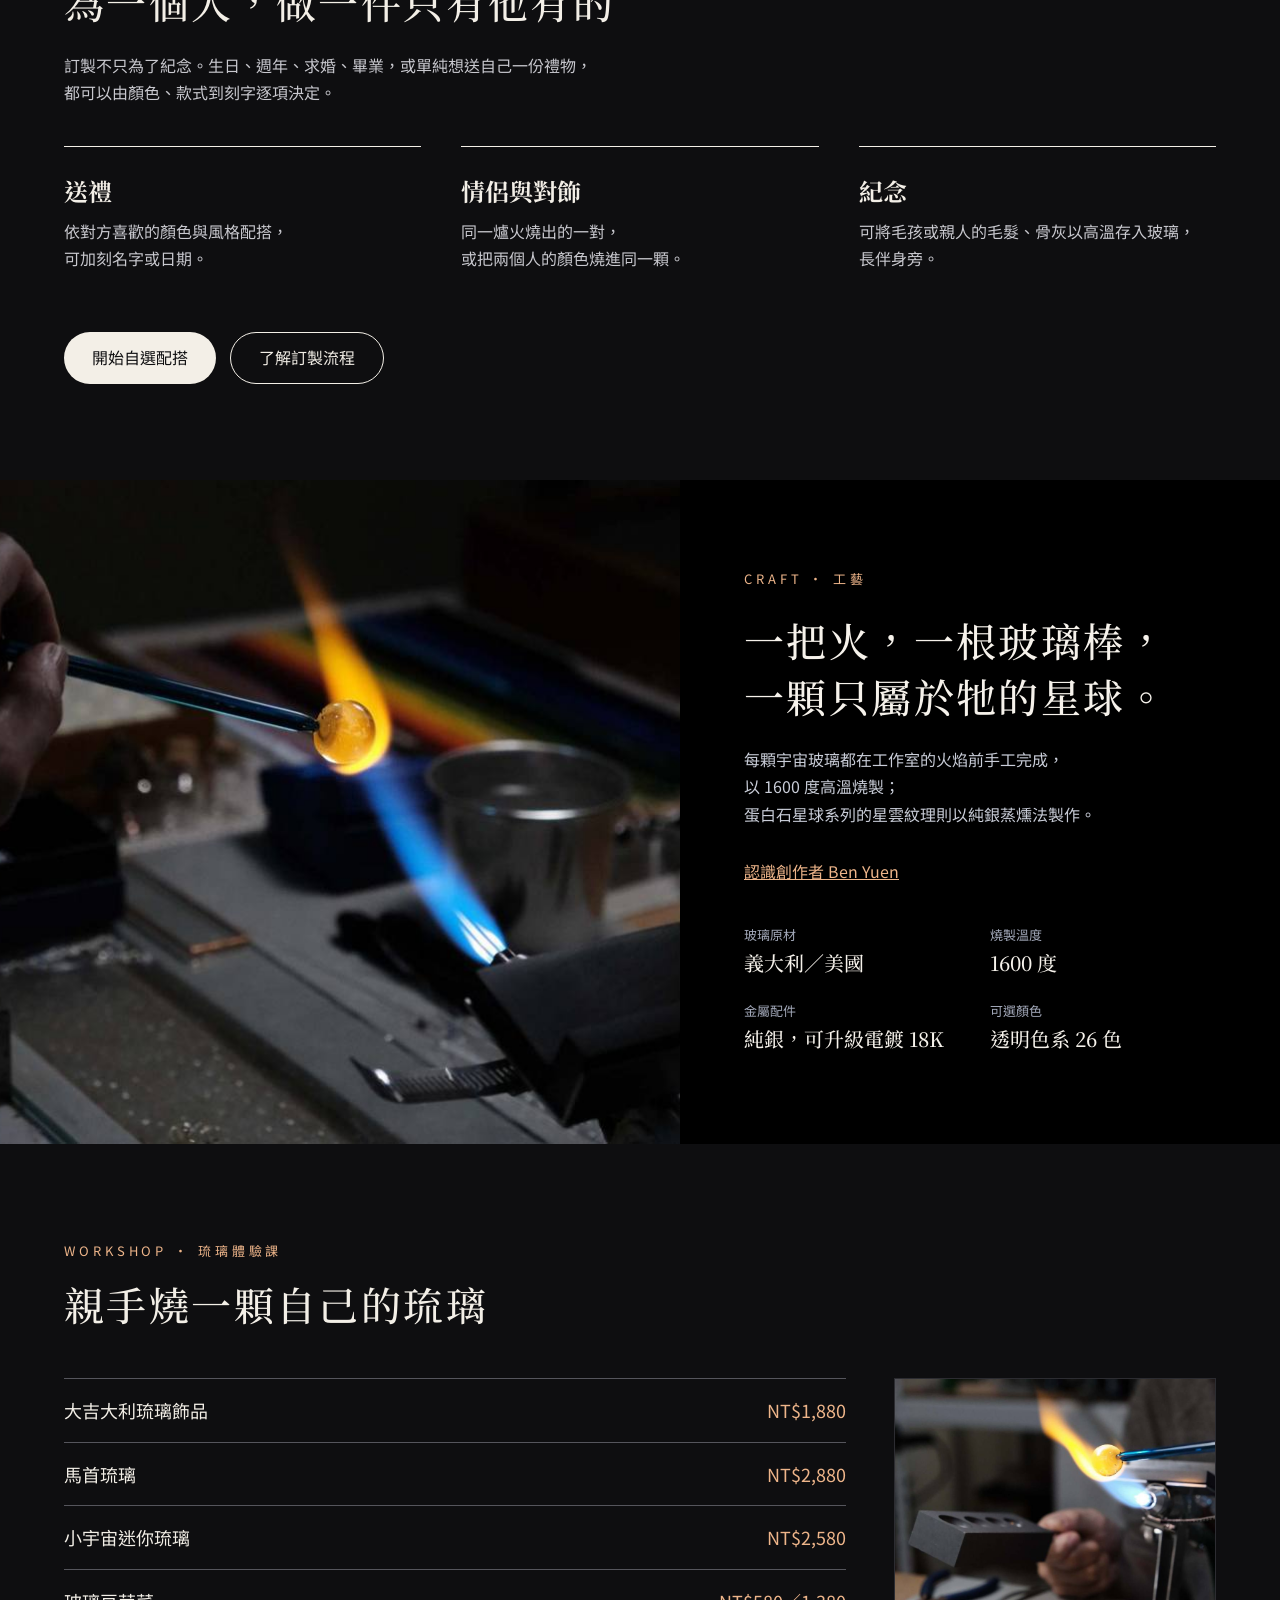
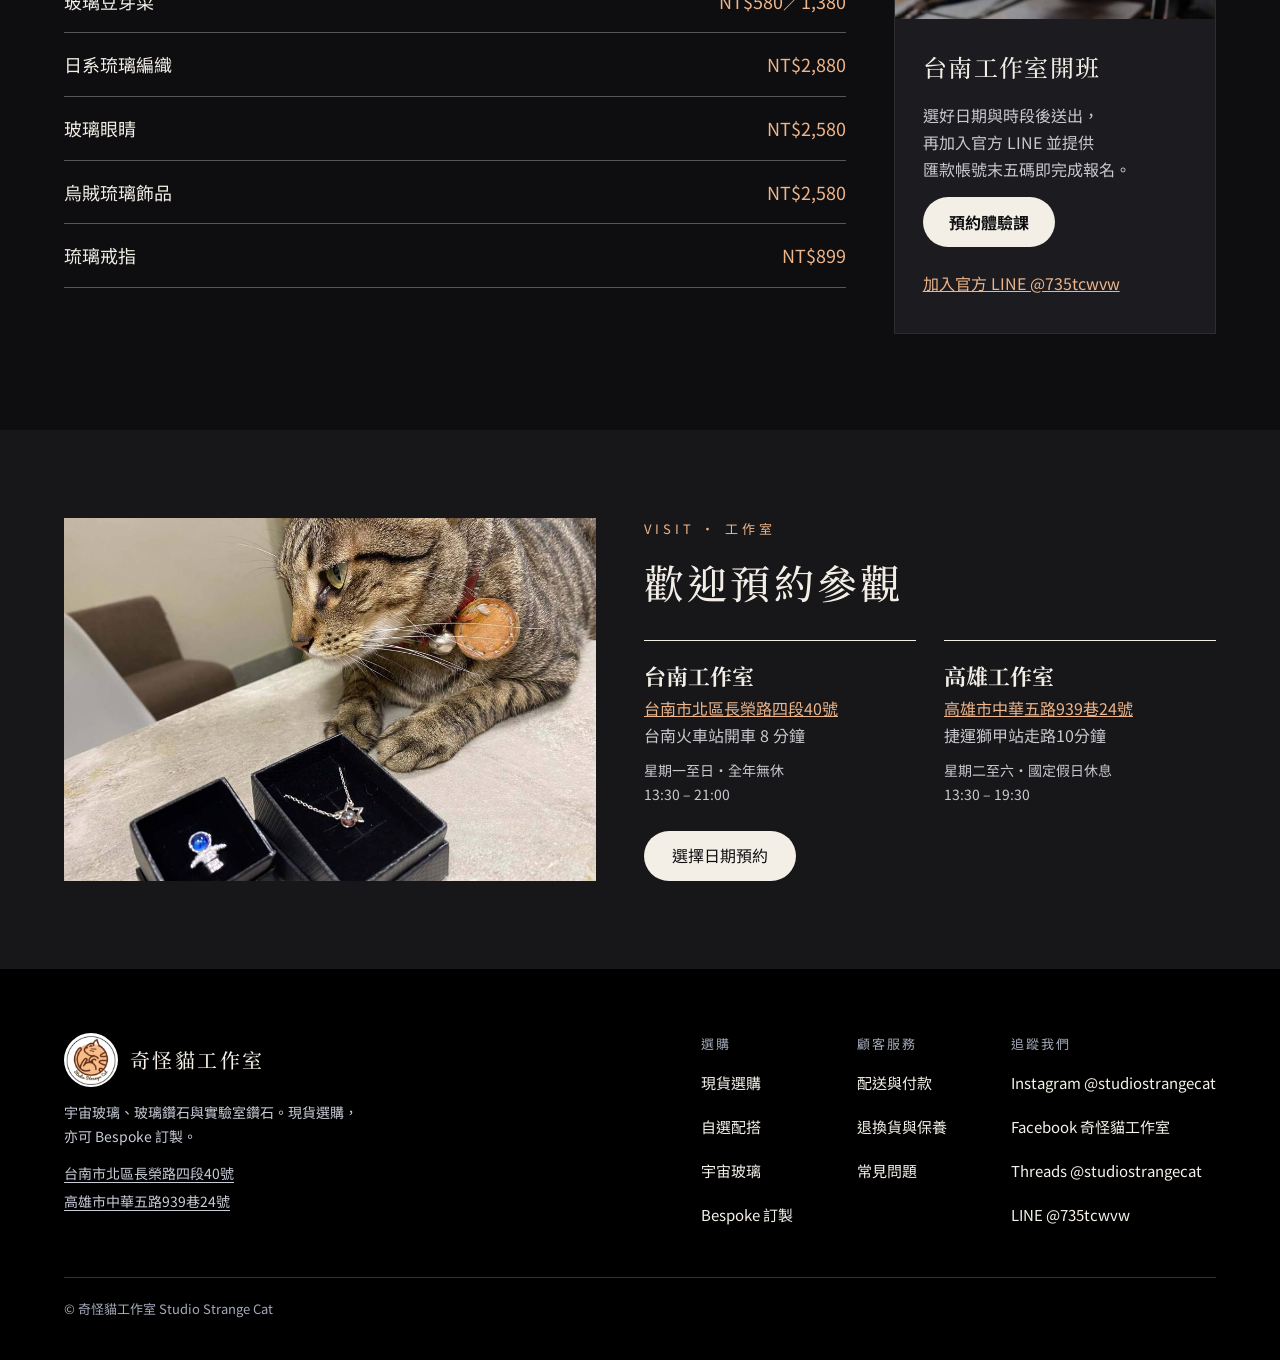
==== commit ff75fc13: "Add shop search, a homepage promotion and SEO fixes; Noto fallback for API text - Shop: a search box" ====
--- a/index.html
+++ b/index.html
@@ -26,13 +26,13 @@
 <script type="application/ld+json">{"@context": "https://schema.org", "@graph": [{"@type": "Organization", "@id": "https://fiveathree.github.io/strangecatstudio/#org", "name": "奇怪貓工作室", "alternateName": "Studio Strange Cat", "url": "https://fiveathree.github.io/strangecatstudio/", "logo": "https://fiveathree.github.io/strangecatstudio/assets/logo.png", "description": "奇怪貓工作室 Studio Strange Cat：手工燒製的宇宙玻璃、玻璃鑽石與實驗室鑽石飾品，也可將毛髮或骨灰存入琉璃訂製紀念飾品。台南、高雄工作室，歡迎預約體驗課與到訪。", "founder": {"@type": "Person", "name": "Ben Yuen"}, "sameAs": ["https://www.instagram.com/studiostrangecat/", "https://www.facebook.com/studiostrangecat", "https://www.threads.com/@studiostrangecat", "https://lin.ee/9DuIwy4"]}, {"@type": "WebSite", "name": "奇怪貓工作室", "url": "https://fiveathree.github.io/strangecatstudio/", "inLanguage": "zh-Hant-TW"}, {"@type": "JewelryStore", "name": "奇怪貓工作室 台南工作室", "image": "https://fiveathree.github.io/strangecatstudio/assets/studiocat.jpg", "url": "https://fiveathree.github.io/strangecatstudio/visit.html", "priceRange": "$$", "address": {"@type": "PostalAddress", "streetAddress": "長榮路四段40號", "addressLocality": "北區", "addressRegion": "台南市", "addressCountry": "TW"}, "openingHoursSpecification": [{"@type": "OpeningHoursSpecification", "dayOfWeek": ["Monday", "Tuesday", "Wednesday", "Thursday", "Friday", "Saturday", "Sunday"], "opens": "13:30", "closes": "21:00"}], "parentOrganization": {"@id": "https://fiveathree.github.io/strangecatstudio/#org"}}, {"@type": "JewelryStore", "name": "奇怪貓工作室 高雄工作室", "image": "https://fiveathree.github.io/strangecatstudio/assets/studiocat.jpg", "url": "https://fiveathree.github.io/strangecatstudio/visit.html", "priceRange": "$$", "address": {"@type": "PostalAddress", "streetAddress": "中華五路939巷24號", "addressLocality": "高雄市", "addressRegion": "高雄市", "addressCountry": "TW"}, "openingHoursSpecification": [{"@type": "OpeningHoursSpecification", "dayOfWeek": ["Tuesday", "Wednesday", "Thursday", "Friday", "Saturday"], "opens": "13:30", "closes": "19:30"}], "parentOrganization": {"@id": "https://fiveathree.github.io/strangecatstudio/#org"}}]}</script>
 </head>
 <body class="home">
-<div style="background: var(--bg); color: var(--ink); font-family: 'Noto Sans TC', sans-serif; font-size: 16px; line-height: 1.7">
+<div style="background: var(--bg); color: var(--ink); font-family: 'SSC Sans', 'Noto Sans TC', sans-serif; font-size: 16px; line-height: 1.7">
 
 <header class="site-header" style="display: flex; flex-wrap: wrap; align-items: center; justify-content: space-between; gap: 12px 32px; padding: 14px 5%; border-bottom: 1px solid var(--line)">
 <a href="index.html" style="display: flex; align-items: center; gap: 12px; text-decoration: none; color: var(--ink)">
 <img src="assets/logo.png" alt="" style="width: 54px; height: 54px; border-radius: 50%; object-fit: cover">
 <span style="display: flex; flex-direction: column; line-height: 1.3">
-<span style="font-family: 'Noto Serif TC', serif; font-size: 20px; font-weight: 700; letter-spacing: 0.12em">奇怪貓工作室</span>
+<span style="font-family: 'SSC Serif', 'Noto Serif TC', serif; font-size: 20px; font-weight: 700; letter-spacing: 0.12em">奇怪貓工作室</span>
 <span style="font-size: 11px; letter-spacing: 0.24em; color: var(--muted)">STUDIO STRANGE CAT</span>
 </span>
 </a>
@@ -53,7 +53,7 @@
 <div class="hero-scrim"></div>
 <div class="hero-copy">
 <div style="font-size: 13px; letter-spacing: 0.3em; color: #EEB58A">宇宙玻璃 ・ 鑽石 ・ 水晶</div>
-<h1 style="margin: 0; font-family: 'Noto Serif TC', serif; font-weight: 500; font-size: 60px; line-height: 1.35; letter-spacing: 0.06em">一點火光，<br>燒出一整個宇宙。</h1>
+<h1 style="margin: 0; font-family: 'SSC Serif', 'Noto Serif TC', serif; font-weight: 500; font-size: 60px; line-height: 1.35; letter-spacing: 0.06em">一點火光，<br>燒出一整個宇宙。</h1>
 <p style="margin: 0; max-width: 480px; font-size: 17px; line-height: 2; color: #C9CDD8">現貨鑽飾即買即戴，手工宇宙玻璃每顆只有一顆。送給自己、送給所愛的人，或為一段故事 Bespoke 訂製。</p>
 <div style="display: flex; flex-wrap: wrap; gap: 14px">
 <a href="shop.html" style="display: inline-flex; align-items: center; min-height: 52px; padding: 0 30px; background: #EEB58A; color: #2A1608; text-decoration: none; border-radius: 999px; font-weight: 700">選購現貨</a>
@@ -62,21 +62,34 @@
 </div>
 </section>
 
+<!-- Promotion: one at a time. Change the photo, words and link here, then rebuild the fonts. -->
+<section aria-label="主推" class="wrap" style="padding-top: 56px; padding-bottom: 56px">
+<a href="series.html" style="display: grid; grid-template-columns: repeat(auto-fit, minmax(260px, 1fr)); background: var(--card); border: 1px solid var(--line2); color: var(--ink); text-decoration: none; overflow: hidden">
+<img loading="lazy" src="assets/galaxypendant.jpg" alt="宇宙玻璃墜飾" style="display: block; width: 100%; height: 100%; min-height: 240px; max-height: 360px; object-fit: cover">
+<div style="padding: 36px 8%; display: flex; flex-direction: column; justify-content: center; gap: 14px">
+<div class="eyebrow">FEATURED</div>
+<h2 class="h-serif" style="font-size: 32px; margin: 0">宇宙玻璃手工系列</h2>
+<p style="margin: 0; color: var(--soft)">每一顆都獨一無二，燒不出第二顆。</p>
+<span style="align-self: flex-start; display: inline-flex; align-items: center; min-height: 48px; padding: 0 26px; background: var(--ink); color: var(--on-ink); border-radius: 999px; font-weight: 500">看系列</span>
+</div>
+</a>
+</section>
+
 <section aria-label="品牌特色" style="display: grid; grid-template-columns: repeat(auto-fit, minmax(220px, 1fr)); border-bottom: 1px solid var(--line)">
 <div style="padding: 28px 5%; border-right: 1px solid var(--line)">
-<div style="font-family: 'Noto Serif TC', serif; font-size: 20px; font-weight: 700">現貨供應</div>
+<div style="font-family: 'SSC Serif', 'Noto Serif TC', serif; font-size: 20px; font-weight: 700">現貨供應</div>
 <div style="font-size: 14px; color: var(--muted)">玻璃鑽石與實驗室鑽石，[出貨時間]</div>
 </div>
 <div style="padding: 28px 5%; border-right: 1px solid var(--line)">
-<div style="font-family: 'Noto Serif TC', serif; font-size: 20px; font-weight: 700">手工宇宙玻璃</div>
+<div style="font-family: 'SSC Serif', 'Noto Serif TC', serif; font-size: 20px; font-weight: 700">手工宇宙玻璃</div>
 <div style="font-size: 14px; color: var(--muted)">火焰前逐顆燒製，紋理無法複製</div>
 </div>
 <div style="padding: 28px 5%; border-right: 1px solid var(--line)">
-<div style="font-family: 'Noto Serif TC', serif; font-size: 20px; font-weight: 700">Bespoke 訂製</div>
+<div style="font-family: 'SSC Serif', 'Noto Serif TC', serif; font-size: 20px; font-weight: 700">Bespoke 訂製</div>
 <div style="font-size: 14px; color: var(--muted)">送禮、情侶對飾、紀念，都可以專屬訂製</div>
 </div>
 <div style="padding: 28px 5%">
-<div style="font-family: 'Noto Serif TC', serif; font-size: 20px; font-weight: 700">台南・高雄工作室</div>
+<div style="font-family: 'SSC Serif', 'Noto Serif TC', serif; font-size: 20px; font-weight: 700">台南・高雄工作室</div>
 <div style="font-size: 14px; color: var(--muted)">歡迎預約到場鑑賞與試戴</div>
 </div>
 </section>
@@ -108,38 +121,38 @@
 <div style="display: flex; flex-wrap: wrap; align-items: flex-end; justify-content: space-between; gap: 16px; margin-bottom: 40px">
 <div>
 <div style="font-size: 13px; letter-spacing: 0.3em; color: var(--accent)">COSMIC GLASS ・ 手工宇宙玻璃</div>
-<h2 style="margin: 8px 0 0; font-family: 'Noto Serif TC', serif; font-weight: 500; font-size: 40px; letter-spacing: 0.08em">燒不出第二次的宇宙</h2>
+<h2 style="margin: 8px 0 0; font-family: 'SSC Serif', 'Noto Serif TC', serif; font-weight: 500; font-size: 40px; letter-spacing: 0.08em">燒不出第二次的宇宙</h2>
 </div>
 <a href="series.html" style="display: inline-flex; align-items: center; min-height: 44px; font-weight: 500">查看五個系列與價格</a>
 </div>
 <div style="display: grid; grid-template-columns: repeat(auto-fit, minmax(260px, 1fr)); gap: 28px">
 <a href="series.html" style="text-decoration: none; color: var(--ink); display: flex; flex-direction: column; gap: 14px">
 <img loading="lazy" src="assets/bead.jpg" alt="串珠系列配純銀手鍊" style="width: 100%; height: 300px; object-fit: cover">
-<div style="display: flex; justify-content: space-between; align-items: baseline; gap: 12px"><span style="font-family: 'Noto Serif TC', serif; font-size: 22px; font-weight: 700">串珠系列</span><span style="font-size: 15px; color: var(--accent); white-space: nowrap">NT$5,800 起</span></div>
+<div style="display: flex; justify-content: space-between; align-items: baseline; gap: 12px"><span style="font-family: 'SSC Serif', 'Noto Serif TC', serif; font-size: 22px; font-weight: 700">串珠系列</span><span style="font-size: 15px; color: var(--accent); white-space: nowrap">NT$5,800 起</span></div>
 <div style="font-size: 14px; color: var(--muted)">漩渦紋理串珠，配項鍊或手鍊</div>
 </a>
 <a href="series.html" style="text-decoration: none; color: var(--ink); display: flex; flex-direction: column; gap: 14px">
 <img loading="lazy" src="assets/galaxypendant.jpg" alt="金砂宇宙項鍊" style="width: 100%; height: 300px; object-fit: cover">
-<div style="display: flex; justify-content: space-between; align-items: baseline; gap: 12px"><span style="font-family: 'Noto Serif TC', serif; font-size: 22px; font-weight: 700">金砂宇宙系列</span><span style="font-size: 15px; color: var(--accent); white-space: nowrap">NT$7,800 起</span></div>
+<div style="display: flex; justify-content: space-between; align-items: baseline; gap: 12px"><span style="font-family: 'SSC Serif', 'Noto Serif TC', serif; font-size: 22px; font-weight: 700">金砂宇宙系列</span><span style="font-size: 15px; color: var(--accent); white-space: nowrap">NT$7,800 起</span></div>
 <div style="font-size: 14px; color: var(--muted)">金砂紋路的宇宙玻璃項鍊與擺設</div>
 </a>
 <a href="series.html" style="text-decoration: none; color: var(--ink); display: flex; flex-direction: column; gap: 14px">
 <img loading="lazy" src="assets/moon.jpg" alt="金砂小宇宙月亮太空人項鍊" style="width: 100%; height: 300px; object-fit: cover">
-<div style="display: flex; justify-content: space-between; align-items: baseline; gap: 12px"><span style="font-family: 'Noto Serif TC', serif; font-size: 22px; font-weight: 700">金砂小宇宙系列</span><span style="font-size: 15px; color: var(--accent); white-space: nowrap">NT$4,880 起</span></div>
+<div style="display: flex; justify-content: space-between; align-items: baseline; gap: 12px"><span style="font-family: 'SSC Serif', 'Noto Serif TC', serif; font-size: 22px; font-weight: 700">金砂小宇宙系列</span><span style="font-size: 15px; color: var(--accent); white-space: nowrap">NT$4,880 起</span></div>
 <div style="font-size: 14px; color: var(--muted)">8mm 小圓珠配純銀造型墜子</div>
 </a>
 <a href="series.html" style="text-decoration: none; color: var(--ink); display: flex; flex-direction: column; gap: 14px">
 <img loading="lazy" src="assets/opalrow.jpg" alt="三顆蛋白石星球" style="width: 100%; height: 300px; object-fit: cover">
-<div style="display: flex; justify-content: space-between; align-items: baseline; gap: 12px"><span style="font-family: 'Noto Serif TC', serif; font-size: 22px; font-weight: 700">蛋白石星球系列</span><span style="font-size: 15px; color: var(--accent); white-space: nowrap">NT$12,800 起</span></div>
+<div style="display: flex; justify-content: space-between; align-items: baseline; gap: 12px"><span style="font-family: 'SSC Serif', 'Noto Serif TC', serif; font-size: 22px; font-weight: 700">蛋白石星球系列</span><span style="font-size: 15px; color: var(--accent); white-space: nowrap">NT$12,800 起</span></div>
 <div style="font-size: 14px; color: var(--muted)">純銀蒸燻法配天然蛋白石</div>
 </a>
 <a href="series.html" style="text-decoration: none; color: var(--ink); display: flex; flex-direction: column; gap: 14px">
 <img loading="lazy" src="assets/diamond.jpg" alt="藍色紀念琉璃彩鑽項鍊" style="width: 100%; height: 300px; object-fit: cover">
-<div style="display: flex; justify-content: space-between; align-items: baseline; gap: 12px"><span style="font-family: 'Noto Serif TC', serif; font-size: 22px; font-weight: 700">紀念琉璃彩鑽系列</span><span style="font-size: 15px; color: var(--accent); white-space: nowrap">NT$9,800 起</span></div>
+<div style="display: flex; justify-content: space-between; align-items: baseline; gap: 12px"><span style="font-family: 'SSC Serif', 'Noto Serif TC', serif; font-size: 22px; font-weight: 700">紀念琉璃彩鑽系列</span><span style="font-size: 15px; color: var(--accent); white-space: nowrap">NT$9,800 起</span></div>
 <div style="font-size: 14px; color: var(--muted)">像鑽石一樣珍藏，化作閃亮的星星</div>
 </a>
 <a href="process.html" style="text-decoration: none; background: var(--accent-bg); color: #F6F2EB; display: flex; flex-direction: column; justify-content: space-between; gap: 24px; padding: 32px; min-height: 300px; box-sizing: border-box">
-<span style="font-family: 'Noto Serif TC', serif; font-size: 26px; line-height: 1.5">想把一段故事燒進去？<br>從 Bespoke 訂製開始。</span>
+<span style="font-family: 'SSC Serif', 'Noto Serif TC', serif; font-size: 26px; line-height: 1.5">想把一段故事燒進去？<br>從 Bespoke 訂製開始。</span>
 <span style="font-size: 15px; color: #F3D3B8">了解 Bespoke 訂製</span>
 </a>
 </div>
@@ -149,8 +162,8 @@
 <div style="max-width: 1280px; margin: 0 auto; display: flex; flex-wrap: wrap; gap: 48px; align-items: center">
 <div style="flex: 1 1 340px; display: flex; flex-direction: column; gap: 20px">
 <div style="font-size: 13px; letter-spacing: 0.3em; color: var(--accent)">NEW ・ 貓與星球</div>
-<h2 style="margin: 0; font-family: 'Noto Serif TC', serif; font-weight: 500; font-size: 40px; line-height: 1.4; letter-spacing: 0.06em">牠還是那麼愛玩，<br>只是球變成了星球。</h2>
-<div style="font-family: 'Noto Serif TC', serif; font-size: 24px; letter-spacing: 0.3em; color: var(--accent)">燃。續愛</div>
+<h2 style="margin: 0; font-family: 'SSC Serif', 'Noto Serif TC', serif; font-weight: 500; font-size: 40px; line-height: 1.4; letter-spacing: 0.06em">牠還是那麼愛玩，<br>只是球變成了星球。</h2>
+<div style="font-family: 'SSC Serif', 'Noto Serif TC', serif; font-size: 24px; letter-spacing: 0.3em; color: var(--accent)">燃。續愛</div>
 <p style="margin: 0; color: var(--soft); max-width: 420px">金砂小宇宙系列的貓咪款：純銀小貓伸手撥弄一顆宇宙玻璃圓珠。可以選現成配色，也可以訂製時加入牠的毛髮或骨灰。</p>
 <a href="product.html" style="align-self: flex-start; display: inline-flex; align-items: center; min-height: 50px; padding: 0 28px; background: var(--ink); color: var(--on-ink); text-decoration: none; border-radius: 999px; font-weight: 500">選購貓咪款</a>
 </div>
@@ -194,14 +207,14 @@
 </div>
 <div style="flex: 1 1 440px; box-sizing: border-box; padding: 88px 5%; display: flex; flex-direction: column; gap: 22px; justify-content: center">
 <div style="font-size: 13px; letter-spacing: 0.3em; color: #EEB58A">CRAFT ・ 工藝</div>
-<h2 style="margin: 0; font-family: 'Noto Serif TC', serif; font-weight: 500; font-size: 40px; line-height: 1.4; letter-spacing: 0.06em">一把火，一根玻璃棒，<br>一顆只屬於牠的星球。</h2>
+<h2 style="margin: 0; font-family: 'SSC Serif', 'Noto Serif TC', serif; font-weight: 500; font-size: 40px; line-height: 1.4; letter-spacing: 0.06em">一把火，一根玻璃棒，<br>一顆只屬於牠的星球。</h2>
 <p style="margin: 0; color: #C9CDD8; max-width: 460px">每顆宇宙玻璃都在工作室的火焰前手工完成，以 1600 度高溫燒製；蛋白石星球系列的星雲紋理則以純銀蒸燻法製作。</p>
 <a href="about.html" style="align-self: flex-start; display: inline-flex; align-items: center; min-height: 44px; color: #EEB58A; font-weight: 500">認識創作者 Ben Yuen</a>
 <dl style="margin: 8px 0 0; display: grid; grid-template-columns: repeat(2, minmax(0, 1fr)); gap: 20px 32px; max-width: 460px">
-<div><dt style="font-size: 13px; color: #A4AABB">玻璃原材</dt><dd style="margin: 0; font-family: 'Noto Serif TC', serif; font-size: 20px">義大利／美國</dd></div>
-<div><dt style="font-size: 13px; color: #A4AABB">燒製溫度</dt><dd style="margin: 0; font-family: 'Noto Serif TC', serif; font-size: 20px">1600 度</dd></div>
-<div><dt style="font-size: 13px; color: #A4AABB">金屬配件</dt><dd style="margin: 0; font-family: 'Noto Serif TC', serif; font-size: 20px">純銀，可升級電鍍 18K</dd></div>
-<div><dt style="font-size: 13px; color: #A4AABB">可選顏色</dt><dd style="margin: 0; font-family: 'Noto Serif TC', serif; font-size: 20px">透明色系 26 色</dd></div>
+<div><dt style="font-size: 13px; color: #A4AABB">玻璃原材</dt><dd style="margin: 0; font-family: 'SSC Serif', 'Noto Serif TC', serif; font-size: 20px">義大利／美國</dd></div>
+<div><dt style="font-size: 13px; color: #A4AABB">燒製溫度</dt><dd style="margin: 0; font-family: 'SSC Serif', 'Noto Serif TC', serif; font-size: 20px">1600 度</dd></div>
+<div><dt style="font-size: 13px; color: #A4AABB">金屬配件</dt><dd style="margin: 0; font-family: 'SSC Serif', 'Noto Serif TC', serif; font-size: 20px">純銀，可升級電鍍 18K</dd></div>
+<div><dt style="font-size: 13px; color: #A4AABB">可選顏色</dt><dd style="margin: 0; font-family: 'SSC Serif', 'Noto Serif TC', serif; font-size: 20px">透明色系 26 色</dd></div>
 </dl>
 </div>
 </section>
@@ -240,16 +253,16 @@
 <div style="flex: 1 1 420px; display: flex; flex-direction: column; gap: 24px">
 <div>
 <div style="font-size: 13px; letter-spacing: 0.3em; color: var(--accent)">VISIT ・ 工作室</div>
-<h2 style="margin: 8px 0 0; font-family: 'Noto Serif TC', serif; font-weight: 500; font-size: 40px; letter-spacing: 0.08em">歡迎預約參觀</h2>
+<h2 style="margin: 8px 0 0; font-family: 'SSC Serif', 'Noto Serif TC', serif; font-weight: 500; font-size: 40px; letter-spacing: 0.08em">歡迎預約參觀</h2>
 </div>
 <div style="display: grid; grid-template-columns: repeat(auto-fit, minmax(200px, 1fr)); gap: 28px">
 <div style="border-top: 1px solid var(--ink); padding-top: 16px">
-<div style="font-family: 'Noto Serif TC', serif; font-size: 22px; font-weight: 700">台南工作室</div>
+<div style="font-family: 'SSC Serif', 'Noto Serif TC', serif; font-size: 22px; font-weight: 700">台南工作室</div>
 <div><a href="https://www.google.com/maps/search/?api=1&amp;query=台南市北區長榮路四段40號">台南市北區長榮路四段40號</a></div><div style="color: var(--soft)">台南火車站開車 8 分鐘</div>
 <div style="margin-top: 10px; font-size: 14px; color: var(--soft)">星期一至日・全年無休<br>13:30 – 21:00</div>
 </div>
 <div style="border-top: 1px solid var(--ink); padding-top: 16px">
-<div style="font-family: 'Noto Serif TC', serif; font-size: 22px; font-weight: 700">高雄工作室</div>
+<div style="font-family: 'SSC Serif', 'Noto Serif TC', serif; font-size: 22px; font-weight: 700">高雄工作室</div>
 <div><a href="https://www.google.com/maps/search/?api=1&amp;query=高雄市中華五路939巷24號">高雄市中華五路939巷24號</a></div><div style="color: var(--soft)">捷運獅甲站走路10分鐘</div>
 <div style="margin-top: 10px; font-size: 14px; color: var(--soft)">星期二至六・國定假日休息<br>13:30 – 19:30</div>
 </div>
@@ -264,7 +277,7 @@
 <div style="flex: 1 1 280px; display: flex; flex-direction: column; gap: 14px">
 <div style="display: flex; align-items: center; gap: 12px">
 <img loading="lazy" src="assets/logo.png" alt="" style="width: 54px; height: 54px; border-radius: 50%; object-fit: cover">
-<span style="font-family: 'Noto Serif TC', serif; font-size: 20px; letter-spacing: 0.12em; color: #F6F2EB">奇怪貓工作室</span>
+<span style="font-family: 'SSC Serif', 'Noto Serif TC', serif; font-size: 20px; letter-spacing: 0.12em; color: #F6F2EB">奇怪貓工作室</span>
 </div>
 <div style="font-size: 14px; max-width: 320px">宇宙玻璃、玻璃鑽石與實驗室鑽石。現貨選購，亦可 Bespoke 訂製。</div>
 <div style="font-size: 14px"><span class="footer-addr footer-addr-stack"><a href="https://www.google.com/maps/search/?api=1&amp;query=台南市北區長榮路四段40號">台南市北區長榮路四段40號</a><span class="sep"> ・ </span><a href="https://www.google.com/maps/search/?api=1&amp;query=高雄市中華五路939巷24號">高雄市中華五路939巷24號</a></span></div>
--- a/css/site.css
+++ b/css/site.css
@@ -4,11 +4,12 @@
 
 /* Noto Sans TC / Noto Serif TC (Google, SIL Open Font License), cut down to
    the characters this site uses. Rebuild with tools/build_fonts.py after
-   changing text. */
-@font-face { font-family: 'Noto Sans TC'; font-weight: 100 500; font-display: swap; src: url('../assets/fonts/sans-regular.woff') format('woff'); }
-@font-face { font-family: 'Noto Sans TC'; font-weight: 600 900; font-display: swap; src: url('../assets/fonts/sans-bold.woff') format('woff'); }
-@font-face { font-family: 'Noto Serif TC'; font-weight: 100 500; font-display: swap; src: url('../assets/fonts/serif-medium.woff') format('woff'); }
-@font-face { font-family: 'Noto Serif TC'; font-weight: 600 900; font-display: swap; src: url('../assets/fonts/serif-bold.woff') format('woff'); }
+   changing text. Named SSC Sans / SSC Serif so Google's full Noto can follow
+   them in each font stack for characters the subset lacks (see sscNoto in shop.js). */
+@font-face { font-family: 'SSC Sans'; font-weight: 100 500; font-display: swap; src: url('../assets/fonts/sans-regular.woff') format('woff'); }
+@font-face { font-family: 'SSC Sans'; font-weight: 600 900; font-display: swap; src: url('../assets/fonts/sans-bold.woff') format('woff'); }
+@font-face { font-family: 'SSC Serif'; font-weight: 100 500; font-display: swap; src: url('../assets/fonts/serif-medium.woff') format('woff'); }
+@font-face { font-family: 'SSC Serif'; font-weight: 600 900; font-display: swap; src: url('../assets/fonts/serif-bold.woff') format('woff'); }
 
 :root {
   --bg: #F6F2EB;
@@ -166,7 +167,7 @@
 /* ---- Shared building blocks for the shop and builder pages ---- */
 .wrap { box-sizing: content-box; max-width: 1280px; margin: 0 auto; padding-left: 5%; padding-right: 5%; }
 .eyebrow { font-size: 13px; letter-spacing: 0.3em; color: var(--accent); }
-.h-serif { font-family: 'Noto Serif TC', serif; font-weight: 500; letter-spacing: 0.06em; }
+.h-serif { font-family: 'SSC Serif', 'Noto Serif TC', serif; font-weight: 500; letter-spacing: 0.06em; }
 .badge {
   display: inline-block;
   padding: 2px 10px;
@@ -197,13 +198,13 @@
 .stone-card img { width: 100%; height: 300px; object-fit: cover; display: block; }
 .stone-card-premium { border-color: var(--accent); }
 .stone-body { display: flex; flex-direction: column; align-items: flex-start; gap: 10px; padding: 24px 28px 28px; }
-.stone-name { font-family: 'Noto Serif TC', serif; font-size: 28px; font-weight: 700; }
+.stone-name { font-family: 'SSC Serif', 'Noto Serif TC', serif; font-size: 28px; font-weight: 700; }
 .stone-note { color: var(--soft); }
 .stone-link { color: var(--accent); font-weight: 500; text-decoration: underline; }
 
 .occasion-grid { display: grid; grid-template-columns: repeat(auto-fit, minmax(240px, 1fr)); gap: 0 40px; }
 .occasion { border-top: 1px solid var(--ink); padding: 24px 0; }
-.occasion-title { font-family: 'Noto Serif TC', serif; font-size: 24px; font-weight: 700; margin-bottom: 6px; }
+.occasion-title { font-family: 'SSC Serif', 'Noto Serif TC', serif; font-size: 24px; font-weight: 700; margin-bottom: 6px; }
 .occasion-note { color: var(--soft); }
 
 /* Filter chips and option tiles */
@@ -259,7 +260,7 @@
 .step-tab small { color: var(--muted); font-size: 13px; }
 .step-tab[aria-pressed="true"] { background: var(--ink); color: var(--on-ink); }
 .step-tab[aria-pressed="true"] small { color: inherit; opacity: 0.75; }
-.step-num { font-family: 'Noto Serif TC', serif; font-size: 30px; }
+.step-num { font-family: 'SSC Serif', 'Noto Serif TC', serif; font-size: 30px; }
 .builder { display: flex; flex-wrap: wrap; gap: 48px; align-items: flex-start; }
 .builder-main { flex: 999 1 560px; min-width: 0; }
 .pick-grid { display: grid; grid-template-columns: repeat(auto-fill, minmax(180px, 1fr)); gap: 16px; }
@@ -522,7 +523,7 @@
 .cart-check input { width: 20px; height: 20px; flex: 0 0 auto; margin-top: 2px; }
 
 /* ---- Admin: side menu layout ---- */
-.admin-body { margin: 0; background: var(--bg); color: var(--ink); font-family: 'Noto Sans TC', sans-serif; font-size: 15px; line-height: 1.7; }
+.admin-body { margin: 0; background: var(--bg); color: var(--ink); font-family: 'SSC Sans', 'Noto Sans TC', sans-serif; font-size: 15px; line-height: 1.7; }
 .admin-login { max-width: 360px; margin: 12vh auto 0; padding: 36px 28px; display: flex; flex-direction: column; gap: 12px; background: var(--card); border: 1px solid var(--line2); }
 .admin-login img { border-radius: 50%; align-self: center; }
 .admin-login .eyebrow, .admin-login h1 { text-align: center; margin: 0; }
@@ -535,7 +536,7 @@
 .admin-brand { display: flex; align-items: center; gap: 12px; padding: 0 10px 18px; margin-bottom: 8px; border-bottom: 1px solid var(--line); color: var(--ink); text-decoration: none; }
 .admin-brand img { border-radius: 50%; }
 .admin-brand span { display: flex; flex-direction: column; line-height: 1.35; }
-.admin-brand strong { font-family: 'Noto Serif TC', serif; letter-spacing: 0.08em; }
+.admin-brand strong { font-family: 'SSC Serif', 'Noto Serif TC', serif; letter-spacing: 0.08em; }
 .admin-brand small { font-size: 12px; color: var(--muted); letter-spacing: 0.2em; }
 .admin-side nav { display: flex; flex-direction: column; gap: 2px; }
 .admin-nav-group { padding: 16px 12px 4px; font-size: 12px; letter-spacing: 0.2em; color: var(--muted); }
@@ -549,9 +550,9 @@
 .admin-top h1 { margin: 0; font-size: 28px; }
 .admin-top-note { color: var(--muted); font-size: 14px; }
 .admin-menu { display: none; }
-.admin-h2 { margin: 0 0 10px; font-family: 'Noto Serif TC', serif; font-size: 20px; font-weight: 500; letter-spacing: 0.06em; }
+.admin-h2 { margin: 0 0 10px; font-family: 'SSC Serif', 'Noto Serif TC', serif; font-size: 20px; font-weight: 500; letter-spacing: 0.06em; }
 .admin-group { display: flex; align-items: baseline; gap: 12px; margin: 28px 0 0; padding-bottom: 8px; border-bottom: 1px solid var(--line2); }
-.admin-group span { font-family: 'Noto Sans TC', sans-serif; font-size: 13px; color: var(--muted); letter-spacing: 0; }
+.admin-group span { font-family: 'SSC Sans', 'Noto Sans TC', sans-serif; font-size: 13px; color: var(--muted); letter-spacing: 0; }
 .admin-cols { display: grid; grid-template-columns: repeat(auto-fit, minmax(260px, 1fr)); gap: 28px; margin-top: 32px; }
 .admin-cols-2 { margin-top: 0; }
 .admin-plain { display: flex; flex-direction: column; font-size: 14px; color: var(--soft); }
